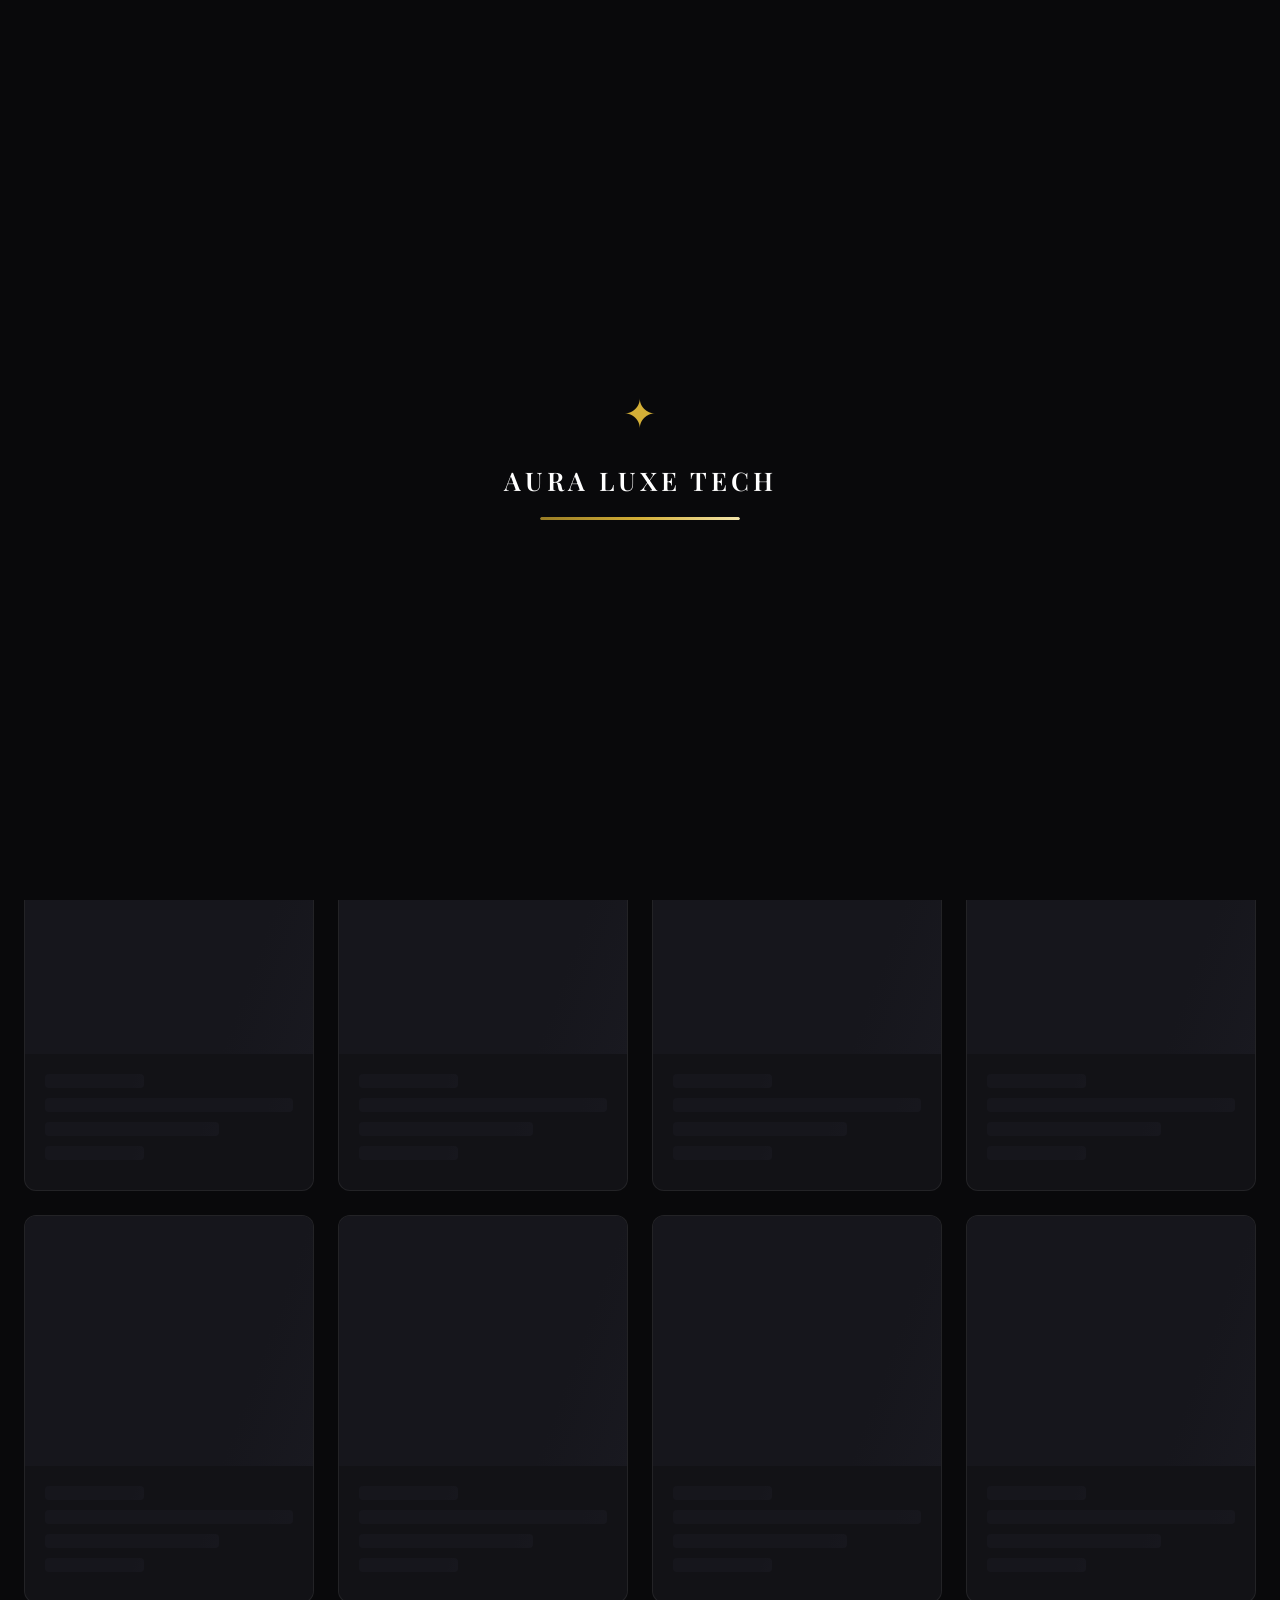
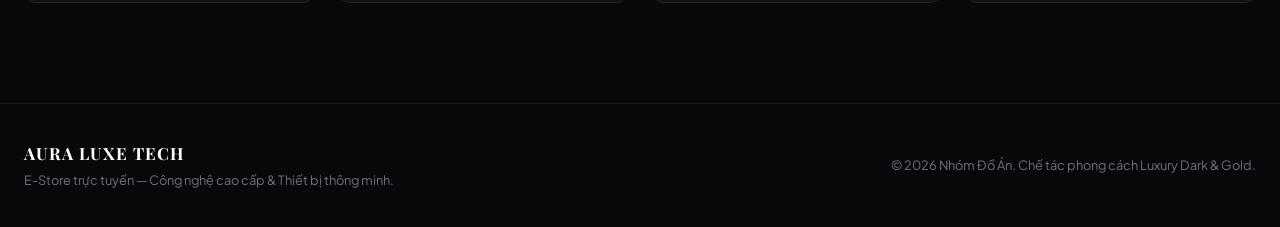
==== index.html @ 0f341515 "feat: AURA LUXE TECH E-Store - Bai 1 Catalog + Bai 2 Mua hang truc tuyen" ====
<!DOCTYPE html>
<html lang="vi">
<head>
  <meta charset="UTF-8">
  <meta name="viewport" content="width=device-width, initial-scale=1.0">
  <meta name="theme-color" content="#09090b">
  <title>AURA LUXE TECH — E-Store Thiết Bị Công Nghệ Cao Cấp</title>
  <meta name="description" content="E-Store trực tuyến các thiết bị điện thoại, máy tính bảng và phụ kiện công nghệ cao cấp chính hãng.">
  
  <!-- Google Fonts -->
  <link rel="preconnect" href="https://fonts.googleapis.com">
  <link rel="preconnect" href="https://fonts.gstatic.com" crossorigin>
  <link href="https://fonts.googleapis.com/css2?family=Playfair+Display:wght@500;600;700&family=Plus+Jakarta+Sans:wght@300;400;500;600;700&display=swap" rel="stylesheet">
  
  <!-- Style -->
  <link rel="stylesheet" href="css/style.css">
</head>
<body>

  <!-- Preloader -->
  <div class="preloader" id="preloader">
    <div class="preloader-inner">
      <div class="preloader-icon">✦</div>
      <div class="preloader-text">AURA LUXE TECH</div>
      <div class="preloader-bar"><div class="preloader-bar-fill"></div></div>
    </div>
  </div>

  <!-- Ambient Particle Canvas -->
  <canvas id="particleCanvas" class="particle-canvas"></canvas>

  <!-- Site Header -->
  <header class="site-header">
    <div class="container header-inner">
      <a href="#" class="brand" id="brandLink">
        <div class="brand-icon">✦</div>
        <div>
          <h1 class="brand-title">AURA <span>LUXE</span></h1>
        </div>
      </a>

      <div class="nav-actions">
        <button type="button" class="wishlist-nav-btn" id="wishlistNavBtn" title="Danh sách yêu thích">
          <svg width="20" height="20" viewBox="0 0 24 24" fill="none" stroke="currentColor" stroke-width="2" stroke-linecap="round" stroke-linejoin="round">
            <path d="M20.84 4.61a5.5 5.5 0 0 0-7.78 0L12 5.67l-1.06-1.06a5.5 5.5 0 0 0-7.78 7.78l1.06 1.06L12 21.23l7.78-7.78 1.06-1.06a5.5 5.5 0 0 0 0-7.78z"></path>
          </svg>
          <span class="wishlist-count" id="wishlistCount">0</span>
        </button>

        <!-- Cart Button -->
        <button type="button" class="cart-nav-btn" id="cartNavBtn" title="Giỏ hàng">
          <svg width="20" height="20" viewBox="0 0 24 24" fill="none" stroke="currentColor" stroke-width="2" stroke-linecap="round" stroke-linejoin="round">
            <circle cx="9" cy="21" r="1"></circle>
            <circle cx="20" cy="21" r="1"></circle>
            <path d="M1 1h4l2.68 13.39a2 2 0 0 0 2 1.61h9.72a2 2 0 0 0 2-1.61L23 6H6"></path>
          </svg>
          <span class="cart-count" id="cartCount">0</span>
        </button>

        <div class="catalog-counter" id="liveCounter">
          <span class="counter-dot"></span>
          <span>12 Tuyệt tác công nghệ</span>
        </div>
      </div>
    </div>
  </header>

  <!-- Editorial Hero -->
  <section class="hero-section">
    <div class="container hero-grid">
      <div class="hero-content reveal-on-scroll">
        <div class="hero-pretitle">
          <span>✦</span> Bộ Sưu Tập Thiết Bị Đẳng Cấp
        </div>
        <h2 class="hero-title">Đỉnh Cao Chế Tác &amp; Công Nghệ Tương Lai</h2>
        <p class="hero-desc">
          Khám phá danh mục thiết bị di động, âm thanh và phụ kiện công nghệ được tuyển chọn khắt khe từ những thương hiệu hàng đầu thế giới với tiêu chuẩn hoàn thiện titanium và thủ công tinh xảo.
        </p>
        <div class="hero-stats">
          <div class="stat-item">
            <h4>100%</h4>
            <p>Chính hãng ủy quyền</p>
          </div>
          <div class="stat-item">
            <h4>12-24T</h4>
            <p>Bảo hành vàng đổi mới</p>
          </div>
          <div class="stat-item">
            <h4>0%</h4>
            <p>Trả góp đặc quyền</p>
          </div>
        </div>
      </div>

      <!-- Featured Product Card -->
      <div class="hero-featured-card reveal-on-scroll" id="heroFeatured" title="Nhấp để xem chi tiết iPhone 16 Pro Max">
        <span class="hero-featured-badge">Tiêu Điểm Hôm Nay</span>
        <img src="images/iphone-16-pro-max.jpg" alt="iPhone 16 Pro Max Desert Titanium" class="hero-featured-img" id="heroImg">
        <div class="hero-featured-info">
          <div>
            <h3 class="hero-featured-name">iPhone 16 Pro Max</h3>
            <p class="hero-featured-cat">Desert Titanium 256GB</p>
          </div>
          <div class="hero-featured-price">34.990.000₫</div>
        </div>
      </div>
    </div>
  </section>

  <!-- Controls Section (Search & Filter) -->
  <section class="controls-section">
    <div class="container controls-wrapper">
      <div class="controls-top">
        <div class="search-box">
          <span class="search-icon">
            <svg width="18" height="18" viewBox="0 0 24 24" fill="none" stroke="currentColor" stroke-width="2" stroke-linecap="round" stroke-linejoin="round">
              <circle cx="11" cy="11" r="8"></circle>
              <line x1="21" y1="21" x2="16.65" y2="16.65"></line>
            </svg>
          </span>
          <input type="text" id="searchInput" class="search-input" placeholder="Tìm kiếm theo tên sản phẩm, chip, công nghệ..." autocomplete="off">
          <button type="button" id="clearSearchBtn" class="search-clear" title="Xóa tìm kiếm">✕</button>
        </div>
        <div class="sort-group">
          <label for="sortSelect" class="sort-label">Sắp xếp:</label>
          <select id="sortSelect" class="sort-select">
            <option value="featured">Nổi bật nhất</option>
            <option value="price-asc">Giá: Thấp đến Cao</option>
            <option value="price-desc">Giá: Cao đến Thấp</option>
            <option value="name-asc">Tên: A — Z</option>
          </select>
        </div>
      </div>

      <div class="category-pills" id="categoryPills" role="tablist">
        <button type="button" class="pill-btn active" data-category="all">Tất cả sản phẩm</button>
        <button type="button" class="pill-btn" data-category="smartphone">Điện thoại</button>
        <button type="button" class="pill-btn" data-category="audio">Âm thanh &amp; Tai nghe</button>
        <button type="button" class="pill-btn" data-category="wearable">Đồng hồ thông minh</button>
        <button type="button" class="pill-btn" data-category="tablet">Máy tính bảng</button>
        <button type="button" class="pill-btn" data-category="laptop">Máy tính xách tay</button>
        <button type="button" class="pill-btn" data-category="gaming">Gaming</button>
      </div>

      <div class="filter-meta">
        <span id="resultCount">Đang hiển thị 12 sản phẩm</span>
        <span id="activeFilterBadge" style="display: none; color: var(--gold-primary);"></span>
      </div>
    </div>
  </section>

  <!-- Product Catalog Grid -->
  <main class="products-section">
    <div class="container">
      <div class="products-grid" id="productsGrid">
        <!-- Rendered dynamically by js/app.js -->
      </div>
    </div>
  </main>

  <!-- Product Detail Modal -->
  <div class="modal-overlay" id="productModal" role="dialog" aria-modal="true" aria-hidden="true">
    <div class="modal-container">
      <button type="button" class="modal-close-btn" id="modalCloseBtn" aria-label="Đóng chi tiết">✕</button>
      <div class="modal-grid">
        <div class="modal-media">
          <img src="" alt="" id="modalImg" class="modal-main-img">
          <span class="modal-badge" id="modalBadge">Chính Hãng Phân Phối</span>
        </div>
        <div class="modal-info">
          <span class="modal-category" id="modalCat">Danh Mục</span>
          <h2 class="modal-title" id="modalTitle">Tên Sản Phẩm</h2>
          <div class="modal-price-box">
            <div class="modal-price" id="modalPrice">0₫</div>
            <div class="modal-warranty" id="modalWarranty">Bảo hành 12 tháng</div>
          </div>
          <p class="modal-desc" id="modalDesc">Mô tả sản phẩm</p>
          <h4 class="specs-title">
            <svg width="16" height="16" viewBox="0 0 24 24" fill="none" stroke="var(--gold-primary)" stroke-width="2">
              <polygon points="12 2 15.09 8.26 22 9.27 17 14.14 18.18 21.02 12 17.77 5.82 21.02 7 14.14 2 9.27 8.91 8.26 12 2"></polygon>
            </svg>
            Thông Số Kỹ Thuật Chính
          </h4>
          <table class="specs-table" id="modalSpecsTable"></table>

          <!-- Modal Action Buttons -->
          <div class="modal-actions">
            <button type="button" class="btn-primary-action" id="modalAddCartBtn">
              <svg width="16" height="16" viewBox="0 0 24 24" fill="none" stroke="currentColor" stroke-width="2">
                <circle cx="9" cy="21" r="1"></circle>
                <circle cx="20" cy="21" r="1"></circle>
                <path d="M1 1h4l2.68 13.39a2 2 0 0 0 2 1.61h9.72a2 2 0 0 0 2-1.61L23 6H6"></path>
              </svg>
              Thêm vào giỏ hàng
            </button>
            <button type="button" class="btn-secondary-action" id="modalWishlistBtn" title="Thêm vào yêu thích">
              <svg width="16" height="16" viewBox="0 0 24 24" fill="none" stroke="currentColor" stroke-width="2">
                <path d="M20.84 4.61a5.5 5.5 0 0 0-7.78 0L12 5.67l-1.06-1.06a5.5 5.5 0 0 0-7.78 7.78l1.06 1.06L12 21.23l7.78-7.78 1.06-1.06a5.5 5.5 0 0 0 0-7.78z"></path>
              </svg>
            </button>
            <button type="button" class="btn-secondary-action" id="modalShareBtn" title="Sao chép liên kết">
              <svg width="16" height="16" viewBox="0 0 24 24" fill="none" stroke="currentColor" stroke-width="2">
                <path d="M10 13a5 5 0 0 0 7.54.54l3-3a5 5 0 0 0-7.07-7.07l-1.72 1.71"></path>
                <path d="M14 11a5 5 0 0 0-7.54-.54l-3 3a5 5 0 0 0 7.07 7.07l1.71-1.71"></path>
              </svg>
            </button>
          </div>
        </div>
      </div>
    </div>
  </div>

  <!-- ============================================================
       CART SIDEBAR (Bài 2: E-Store)
       ============================================================ -->
  <div class="cart-overlay" id="cartOverlay">
    <div class="cart-sidebar" id="cartSidebar">
      <div class="cart-header">
        <h3 class="cart-header-title">
          <svg width="20" height="20" viewBox="0 0 24 24" fill="none" stroke="var(--gold-primary)" stroke-width="2">
            <circle cx="9" cy="21" r="1"></circle>
            <circle cx="20" cy="21" r="1"></circle>
            <path d="M1 1h4l2.68 13.39a2 2 0 0 0 2 1.61h9.72a2 2 0 0 0 2-1.61L23 6H6"></path>
          </svg>
          Giỏ Hàng
          <span class="cart-header-count" id="cartHeaderCount">(0)</span>
        </h3>
        <button type="button" class="cart-close-btn" id="cartCloseBtn">✕</button>
      </div>

      <div class="cart-body" id="cartBody">
        <!-- Cart items rendered by JS -->
        <div class="cart-empty" id="cartEmpty">
          <div class="cart-empty-icon">🛒</div>
          <p>Giỏ hàng trống</p>
          <span>Hãy khám phá và thêm sản phẩm yêu thích!</span>
        </div>
      </div>

      <div class="cart-footer" id="cartFooter" style="display: none;">
        <div class="cart-summary">
          <div class="cart-summary-row">
            <span>Tạm tính</span>
            <span id="cartSubtotal">0₫</span>
          </div>
          <div class="cart-summary-row">
            <span>Phí vận chuyển</span>
            <span class="free-ship">Miễn phí</span>
          </div>
          <div class="cart-summary-row cart-total-row">
            <span>Tổng cộng</span>
            <span id="cartTotal" class="cart-total-price">0₫</span>
          </div>
        </div>
        <button type="button" class="btn-checkout" id="btnCheckout">
          <svg width="18" height="18" viewBox="0 0 24 24" fill="none" stroke="currentColor" stroke-width="2">
            <rect x="1" y="4" width="22" height="16" rx="2" ry="2"></rect>
            <line x1="1" y1="10" x2="23" y2="10"></line>
          </svg>
          Tiến hành thanh toán
        </button>
        <button type="button" class="btn-clear-cart" id="btnClearCart">Xóa toàn bộ giỏ hàng</button>
      </div>
    </div>
  </div>

  <!-- ============================================================
       CHECKOUT MODAL (Bài 2: E-Store)
       ============================================================ -->
  <div class="modal-overlay" id="checkoutModal" role="dialog" aria-modal="true" aria-hidden="true">
    <div class="modal-container checkout-container">
      <button type="button" class="modal-close-btn" id="checkoutCloseBtn" aria-label="Đóng thanh toán">✕</button>
      
      <div class="checkout-content">
        <h2 class="checkout-title">
          <svg width="24" height="24" viewBox="0 0 24 24" fill="none" stroke="var(--gold-primary)" stroke-width="2">
            <rect x="1" y="4" width="22" height="16" rx="2" ry="2"></rect>
            <line x1="1" y1="10" x2="23" y2="10"></line>
          </svg>
          Thanh Toán Đơn Hàng
        </h2>

        <div class="checkout-grid">
          <!-- Customer Form -->
          <div class="checkout-form-section">
            <h4 class="checkout-section-title">Thông tin khách hàng</h4>
            <form id="checkoutForm" novalidate>
              <div class="form-group">
                <label for="custName">Họ và tên *</label>
                <input type="text" id="custName" class="form-input" placeholder="Nguyễn Văn A" required>
              </div>
              <div class="form-row">
                <div class="form-group">
                  <label for="custPhone">Số điện thoại *</label>
                  <input type="tel" id="custPhone" class="form-input" placeholder="0901 234 567" required>
                </div>
                <div class="form-group">
                  <label for="custEmail">Email</label>
                  <input type="email" id="custEmail" class="form-input" placeholder="email@example.com">
                </div>
              </div>
              <div class="form-group">
                <label for="custAddress">Địa chỉ giao hàng *</label>
                <textarea id="custAddress" class="form-input form-textarea" placeholder="Số nhà, đường, phường/xã, quận/huyện, tỉnh/thành phố" required></textarea>
              </div>
              <div class="form-group">
                <label for="custNote">Ghi chú đơn hàng</label>
                <textarea id="custNote" class="form-input form-textarea" placeholder="Ví dụ: Giao hàng giờ hành chính, gọi trước khi giao..."></textarea>
              </div>
              <div class="form-group">
                <label>Phương thức thanh toán</label>
                <div class="payment-options">
                  <label class="payment-option">
                    <input type="radio" name="paymentMethod" value="cod" checked>
                    <span class="payment-label">
                      <strong>💵 COD</strong>
                      <small>Thanh toán khi nhận hàng</small>
                    </span>
                  </label>
                  <label class="payment-option">
                    <input type="radio" name="paymentMethod" value="bank">
                    <span class="payment-label">
                      <strong>🏦 Chuyển khoản</strong>
                      <small>Chuyển khoản ngân hàng</small>
                    </span>
                  </label>
                  <label class="payment-option">
                    <input type="radio" name="paymentMethod" value="installment">
                    <span class="payment-label">
                      <strong>💳 Trả góp 0%</strong>
                      <small>Trả góp qua thẻ tín dụng</small>
                    </span>
                  </label>
                </div>
              </div>
            </form>
          </div>

          <!-- Order Summary -->
          <div class="checkout-summary-section">
            <h4 class="checkout-section-title">Tóm tắt đơn hàng</h4>
            <div class="checkout-items" id="checkoutItems">
              <!-- Rendered by JS -->
            </div>
            <div class="checkout-totals">
              <div class="checkout-totals-row">
                <span>Tạm tính</span>
                <span id="checkoutSubtotal">0₫</span>
              </div>
              <div class="checkout-totals-row">
                <span>Vận chuyển</span>
                <span class="free-ship">Miễn phí</span>
              </div>
              <div class="checkout-totals-row checkout-grand-total">
                <span>Tổng thanh toán</span>
                <span id="checkoutTotal">0₫</span>
              </div>
            </div>
            <button type="button" class="btn-place-order" id="btnPlaceOrder">
              ✦ Đặt Hàng Ngay
            </button>
          </div>
        </div>
      </div>
    </div>
  </div>

  <!-- ============================================================
       ORDER SUCCESS MODAL
       ============================================================ -->
  <div class="modal-overlay" id="orderSuccessModal" role="dialog" aria-modal="true" aria-hidden="true">
    <div class="modal-container order-success-container">
      <div class="order-success-content">
        <div class="order-success-icon">✓</div>
        <h2 class="order-success-title">Đặt Hàng Thành Công!</h2>
        <p class="order-success-desc">Cảm ơn quý khách đã tin tưởng AURA LUXE TECH.<br>Đơn hàng của bạn đã được ghi nhận.</p>
        <div class="order-success-details">
          <div class="order-detail-row">
            <span>Mã đơn hàng</span>
            <span id="orderNumber" class="order-number">—</span>
          </div>
          <div class="order-detail-row">
            <span>Tổng thanh toán</span>
            <span id="orderTotalDisplay" class="order-total-display">—</span>
          </div>
          <div class="order-detail-row">
            <span>Phương thức</span>
            <span id="orderPayment">—</span>
          </div>
        </div>
        <p class="order-success-note">Chuyên viên tư vấn sẽ liên hệ xác nhận đơn hàng trong vòng 15 phút.</p>
        <button type="button" class="btn-primary-action" id="btnContinueShopping">
          ✦ Tiếp tục mua sắm
        </button>
      </div>
    </div>
  </div>

  <!-- Toast Notification Container -->
  <div class="toast-container" id="toastContainer"></div>

  <!-- Back to Top Button -->
  <button type="button" class="back-to-top" id="backToTop" aria-label="Cuộn lên đầu trang" title="Lên đầu trang">
    <svg width="20" height="20" viewBox="0 0 24 24" fill="none" stroke="currentColor" stroke-width="2.5" stroke-linecap="round" stroke-linejoin="round">
      <polyline points="18 15 12 9 6 15"></polyline>
    </svg>
  </button>

  <!-- Site Footer -->
  <footer class="site-footer">
    <div class="container footer-inner">
      <div class="footer-colophon">
        <h4 class="footer-title">AURA LUXE TECH</h4>
        <p class="footer-desc">E-Store trực tuyến — Công nghệ cao cấp &amp; Thiết bị thông minh.</p>
      </div>
      <div class="footer-meta">
        <p>© 2026 Nhóm Đồ Án. Chế tác phong cách Luxury Dark &amp; Gold.</p>
      </div>
    </div>
  </footer>

  <!-- Scripts -->
  <script src="js/data.js"></script>
  <script src="js/app.js"></script>
</body>
</html>
---- css/style.css ----
/* Hallmark · pre-emit critique: P5 H5 E5 S5 R5 V5 */
/* AURA LUXE TECH - Design System & Stylesheet v2.0 — Siêu Xịn Xò Edition */

:root {
  --bg-base: #09090b;
  --bg-surface: #121216;
  --bg-card: #16161c;
  --bg-card-hover: #1c1c24;
  --bg-elevated: #20202a;
  
  --gold-primary: #d4af37;
  --gold-light: #f3e5ab;
  --gold-dark: #997d26;
  --gold-glow: rgba(212, 175, 55, 0.18);
  --gold-border: rgba(212, 175, 55, 0.22);
  --gold-border-focus: rgba(212, 175, 55, 0.6);

  --text-pure: #ffffff;
  --text-main: #ededf0;
  --text-sub: #9ca3af;
  --text-dim: #6b7280;

  --border-subtle: rgba(255, 255, 255, 0.07);
  --radius-sm: 6px;
  --radius-md: 12px;
  --radius-lg: 18px;
  --radius-full: 9999px;

  --font-display: 'Playfair Display', Georgia, serif;
  --font-body: 'Plus Jakarta Sans', -apple-system, BlinkMacSystemFont, sans-serif;
  
  --transition-fast: 0.2s cubic-bezier(0.16, 1, 0.3, 1);
  --transition-smooth: 0.35s cubic-bezier(0.16, 1, 0.3, 1);
  --transition-bounce: 0.5s cubic-bezier(0.34, 1.56, 0.64, 1);
}

* {
  margin: 0;
  padding: 0;
  box-sizing: border-box;
}

html {
  scroll-behavior: smooth;
  font-family: var(--font-body);
  background-color: var(--bg-base);
  color: var(--text-main);
  -webkit-font-smoothing: antialiased;
}

body {
  min-height: 100vh;
  line-height: 1.6;
  overflow-x: hidden;
  background-image: 
    radial-gradient(ellipse 60% 40% at 50% -10%, rgba(212, 175, 55, 0.08), transparent 70%),
    radial-gradient(circle at 90% 80%, rgba(212, 175, 55, 0.03), transparent 50%);
  background-attachment: fixed;
}

/* ============================================================
   PRELOADER
   ============================================================ */
.preloader {
  position: fixed;
  inset: 0;
  z-index: 9999;
  background: var(--bg-base);
  display: flex;
  align-items: center;
  justify-content: center;
  transition: opacity 0.6s ease, visibility 0.6s ease;
}

.preloader.hidden {
  opacity: 0;
  visibility: hidden;
  pointer-events: none;
}

.preloader-inner {
  text-align: center;
  display: flex;
  flex-direction: column;
  align-items: center;
  gap: 16px;
}

.preloader-icon {
  font-size: 40px;
  color: var(--gold-primary);
  animation: preloader-spin 2s ease-in-out infinite;
}

@keyframes preloader-spin {
  0%, 100% { transform: rotate(0deg) scale(1); }
  50% { transform: rotate(180deg) scale(1.2); }
}

.preloader-text {
  font-family: var(--font-display);
  font-size: 1.6rem;
  letter-spacing: 4px;
  color: var(--text-pure);
  font-weight: 600;
}

.preloader-bar {
  width: 200px;
  height: 3px;
  background: var(--border-subtle);
  border-radius: var(--radius-full);
  overflow: hidden;
}

.preloader-bar-fill {
  width: 0%;
  height: 100%;
  background: linear-gradient(90deg, var(--gold-dark), var(--gold-primary), var(--gold-light));
  border-radius: var(--radius-full);
  animation: preloader-fill 1.8s ease-in-out forwards;
}

@keyframes preloader-fill {
  0% { width: 0%; }
  60% { width: 75%; }
  100% { width: 100%; }
}

/* ============================================================
   PARTICLE CANVAS
   ============================================================ */
.particle-canvas {
  position: fixed;
  inset: 0;
  z-index: 0;
  pointer-events: none;
  opacity: 0.6;
}

/* ============================================================
   SCROLL REVEAL ANIMATIONS
   ============================================================ */
.reveal-on-scroll {
  opacity: 0;
  transform: translateY(30px);
  transition: opacity 0.7s ease, transform 0.7s cubic-bezier(0.16, 1, 0.3, 1);
}

.reveal-on-scroll.revealed {
  opacity: 1;
  transform: translateY(0);
}

/* Staggered card animations */
.product-card {
  opacity: 0;
  transform: translateY(40px) scale(0.97);
  transition: 
    opacity 0.5s ease,
    transform 0.5s cubic-bezier(0.16, 1, 0.3, 1),
    border-color var(--transition-smooth),
    box-shadow var(--transition-smooth);
}

.product-card.card-visible {
  opacity: 1;
  transform: translateY(0) scale(1);
}

/* Container */
.container {
  max-width: 1280px;
  margin: 0 auto;
  padding: 0 24px;
  position: relative;
  z-index: 1;
}

/* ============================================================
   HEADER & NAV
   ============================================================ */
.site-header {
  position: sticky;
  top: 0;
  z-index: 50;
  backdrop-filter: blur(16px);
  -webkit-backdrop-filter: blur(16px);
  background: rgba(9, 9, 11, 0.82);
  border-bottom: 1px solid var(--border-subtle);
}

.header-inner {
  display: flex;
  align-items: center;
  justify-content: space-between;
  padding: 18px 0;
  gap: 20px;
}

.brand {
  display: flex;
  align-items: center;
  gap: 12px;
  text-decoration: none;
  color: var(--text-pure);
}

.brand-icon {
  width: 36px;
  height: 36px;
  border-radius: 8px;
  border: 1px solid var(--gold-border);
  background: linear-gradient(135deg, #1c1c24 0%, #121216 100%);
  display: flex;
  align-items: center;
  justify-content: center;
  color: var(--gold-primary);
  font-size: 18px;
  transition: transform var(--transition-fast), box-shadow var(--transition-fast);
}

.brand:hover .brand-icon {
  transform: rotate(45deg) scale(1.1);
  box-shadow: 0 0 16px var(--gold-glow);
}

.brand-title {
  font-family: var(--font-display);
  font-size: 1.4rem;
  letter-spacing: 2px;
  font-weight: 600;
  color: var(--text-pure);
}

.brand-title span {
  color: var(--gold-primary);
  font-weight: 400;
}

.brand-badge {
  font-size: 0.65rem;
  text-transform: uppercase;
  letter-spacing: 1.5px;
  padding: 3px 8px;
  border-radius: var(--radius-full);
  background: rgba(212, 175, 55, 0.1);
  color: var(--gold-light);
  border: 1px solid var(--gold-border);
}

.nav-actions {
  display: flex;
  align-items: center;
  gap: 16px;
}

/* Wishlist Nav Button */
.wishlist-nav-btn {
  position: relative;
  background: var(--bg-surface);
  border: 1px solid var(--border-subtle);
  color: var(--text-sub);
  width: 40px;
  height: 40px;
  border-radius: 50%;
  display: flex;
  align-items: center;
  justify-content: center;
  cursor: pointer;
  transition: all var(--transition-fast);
}

.wishlist-nav-btn:hover {
  border-color: var(--gold-border);
  color: #ef4444;
  background: rgba(239, 68, 68, 0.08);
}

.wishlist-count {
  position: absolute;
  top: -4px;
  right: -4px;
  background: var(--gold-primary);
  color: #000;
  font-size: 0.65rem;
  font-weight: 700;
  width: 18px;
  height: 18px;
  border-radius: 50%;
  display: flex;
  align-items: center;
  justify-content: center;
  opacity: 0;
  transform: scale(0);
  transition: all var(--transition-bounce);
}

.wishlist-count.active {
  opacity: 1;
  transform: scale(1);
}

.catalog-counter {
  font-size: 0.85rem;
  color: var(--text-sub);
  display: flex;
  align-items: center;
  gap: 8px;
}

.counter-dot {
  width: 8px;
  height: 8px;
  border-radius: 50%;
  background-color: var(--gold-primary);
  box-shadow: 0 0 10px var(--gold-primary);
  animation: pulse-dot 2s infinite;
}

@keyframes pulse-dot {
  0%, 100% { opacity: 1; transform: scale(1); }
  50% { opacity: 0.4; transform: scale(0.85); }
}

/* ============================================================
   HERO SECTION
   ============================================================ */
.hero-section {
  padding: 56px 0 36px;
  border-bottom: 1px solid var(--border-subtle);
  position: relative;
  overflow: hidden;
}

.hero-grid {
  display: grid;
  grid-template-columns: 1.2fr 0.8fr;
  gap: 40px;
  align-items: center;
}

.hero-content {
  max-width: 640px;
}

.hero-pretitle {
  display: inline-flex;
  align-items: center;
  gap: 8px;
  font-size: 0.8rem;
  letter-spacing: 2.5px;
  text-transform: uppercase;
  color: var(--gold-primary);
  margin-bottom: 16px;
  font-weight: 500;
}

.hero-title {
  font-family: var(--font-display);
  font-size: clamp(2.2rem, 4.5vw, 3.4rem);
  line-height: 1.15;
  font-weight: 600;
  color: var(--text-pure);
  margin-bottom: 18px;
  letter-spacing: -0.5px;
}

.hero-desc {
  font-size: 1.05rem;
  color: var(--text-sub);
  line-height: 1.65;
  margin-bottom: 28px;
}

.hero-stats {
  display: flex;
  gap: 32px;
  padding-top: 20px;
  border-top: 1px solid var(--border-subtle);
}

.stat-item h4 {
  font-family: var(--font-display);
  font-size: 1.6rem;
  color: var(--gold-light);
  font-weight: 600;
}

.stat-item p {
  font-size: 0.8rem;
  color: var(--text-dim);
  text-transform: uppercase;
  letter-spacing: 1px;
}

.hero-featured-card {
  background: var(--bg-surface);
  border: 1px solid var(--gold-border);
  border-radius: var(--radius-lg);
  padding: 24px;
  position: relative;
  overflow: hidden;
  box-shadow: 0 20px 40px rgba(0, 0, 0, 0.6);
  cursor: pointer;
  transition: transform var(--transition-smooth), border-color var(--transition-smooth), box-shadow var(--transition-smooth);
}

.hero-featured-card::before {
  content: '';
  position: absolute;
  top: -50%;
  left: -50%;
  width: 200%;
  height: 200%;
  background: conic-gradient(from 0deg, transparent, rgba(212, 175, 55, 0.05), transparent 30%);
  animation: rotate-glow 6s linear infinite;
  pointer-events: none;
}

@keyframes rotate-glow {
  100% { transform: rotate(360deg); }
}

.hero-featured-card:hover {
  transform: translateY(-4px);
  border-color: var(--gold-primary);
  box-shadow: 0 24px 48px rgba(0, 0, 0, 0.7), 0 0 30px var(--gold-glow);
}

.hero-featured-badge {
  position: absolute;
  top: 16px;
  left: 16px;
  z-index: 2;
  background: rgba(212, 175, 55, 0.15);
  color: var(--gold-light);
  border: 1px solid var(--gold-border);
  padding: 4px 10px;
  border-radius: var(--radius-full);
  font-size: 0.75rem;
  letter-spacing: 1px;
  text-transform: uppercase;
  font-weight: 600;
}

.hero-featured-img {
  width: 100%;
  height: 280px;
  object-fit: contain;
  margin-bottom: 16px;
  transition: transform var(--transition-smooth);
  position: relative;
  z-index: 1;
}

.hero-featured-card:hover .hero-featured-img {
  transform: scale(1.04);
}

.hero-featured-info {
  display: flex;
  justify-content: space-between;
  align-items: flex-end;
  position: relative;
  z-index: 1;
}

.hero-featured-name {
  font-size: 1.15rem;
  font-weight: 600;
  color: var(--text-pure);
  margin-bottom: 4px;
}

.hero-featured-cat {
  font-size: 0.85rem;
  color: var(--text-sub);
}

.hero-featured-price {
  font-family: var(--font-display);
  font-size: 1.3rem;
  color: var(--gold-primary);
  font-weight: 600;
}

/* ============================================================
   CONTROLS (SEARCH + FILTER + SORT)
   ============================================================ */
.controls-section {
  padding: 36px 0 24px;
}

.controls-wrapper {
  display: flex;
  flex-direction: column;
  gap: 20px;
}

.controls-top {
  display: flex;
  align-items: center;
  justify-content: space-between;
  gap: 16px;
  flex-wrap: wrap;
}

.search-box {
  position: relative;
  flex: 1;
  min-width: 280px;
  max-width: 480px;
}

.search-icon {
  position: absolute;
  left: 16px;
  top: 50%;
  transform: translateY(-50%);
  color: var(--text-dim);
  pointer-events: none;
}

.search-input {
  width: 100%;
  background: var(--bg-surface);
  border: 1px solid var(--border-subtle);
  border-radius: var(--radius-full);
  padding: 12px 18px 12px 46px;
  color: var(--text-pure);
  font-size: 0.95rem;
  outline: none;
  transition: border-color var(--transition-fast), box-shadow var(--transition-fast);
}

.search-input:focus {
  border-color: var(--gold-border-focus);
  box-shadow: 0 0 0 3px var(--gold-glow);
}

.search-clear {
  position: absolute;
  right: 14px;
  top: 50%;
  transform: translateY(-50%);
  background: none;
  border: none;
  color: var(--text-dim);
  cursor: pointer;
  display: none;
  font-size: 14px;
}

.search-clear:hover {
  color: var(--text-pure);
}

.sort-group {
  display: flex;
  align-items: center;
  gap: 10px;
}

.sort-label {
  font-size: 0.85rem;
  color: var(--text-dim);
}

.sort-select {
  background: var(--bg-surface);
  border: 1px solid var(--border-subtle);
  color: var(--text-main);
  padding: 10px 16px;
  border-radius: var(--radius-sm);
  font-size: 0.85rem;
  outline: none;
  cursor: pointer;
  transition: border-color var(--transition-fast);
}

.sort-select:focus {
  border-color: var(--gold-border-focus);
}

/* Category Pills */
.category-pills {
  display: flex;
  align-items: center;
  gap: 10px;
  overflow-x: auto;
  padding-bottom: 6px;
  scrollbar-width: none;
}

.category-pills::-webkit-scrollbar {
  display: none;
}

.pill-btn {
  background: var(--bg-surface);
  border: 1px solid var(--border-subtle);
  color: var(--text-sub);
  padding: 8px 18px;
  border-radius: var(--radius-full);
  font-size: 0.85rem;
  font-weight: 500;
  white-space: nowrap;
  cursor: pointer;
  transition: all var(--transition-fast);
  position: relative;
  overflow: hidden;
}

.pill-btn::after {
  content: '';
  position: absolute;
  inset: 0;
  background: radial-gradient(circle at var(--ripple-x, 50%) var(--ripple-y, 50%), rgba(212, 175, 55, 0.25) 0%, transparent 60%);
  opacity: 0;
  transition: opacity 0.4s ease;
  pointer-events: none;
}

.pill-btn:active::after {
  opacity: 1;
}

.pill-btn:hover {
  border-color: var(--gold-border);
  color: var(--text-pure);
}

.pill-btn.active {
  background: var(--gold-primary);
  color: #000000;
  border-color: var(--gold-primary);
  font-weight: 600;
  box-shadow: 0 4px 14px var(--gold-glow);
}

/* Active Filter status */
.filter-meta {
  display: flex;
  justify-content: space-between;
  align-items: center;
  font-size: 0.85rem;
  color: var(--text-dim);
  padding-bottom: 8px;
}

/* ============================================================
   PRODUCT GRID
   ============================================================ */
.products-section {
  padding: 12px 0 60px;
}

.products-grid {
  display: grid;
  grid-template-columns: repeat(auto-fill, minmax(280px, 1fr));
  gap: 24px;
}

/* ============================================================
   SKELETON LOADING
   ============================================================ */
.skeleton-card {
  background: var(--bg-surface);
  border: 1px solid var(--border-subtle);
  border-radius: var(--radius-md);
  overflow: hidden;
}

.skeleton-img {
  width: 100%;
  height: 250px;
  background: linear-gradient(110deg, var(--bg-card) 30%, var(--bg-card-hover) 50%, var(--bg-card) 70%);
  background-size: 300% 100%;
  animation: skeleton-shimmer 1.5s ease infinite;
}

.skeleton-body {
  padding: 20px;
}

.skeleton-line {
  height: 14px;
  background: linear-gradient(110deg, var(--bg-card) 30%, var(--bg-card-hover) 50%, var(--bg-card) 70%);
  background-size: 300% 100%;
  animation: skeleton-shimmer 1.5s ease infinite;
  border-radius: 4px;
  margin-bottom: 10px;
}

.skeleton-line.short { width: 40%; }
.skeleton-line.medium { width: 70%; }
.skeleton-line.long { width: 100%; }

@keyframes skeleton-shimmer {
  0% { background-position: 200% 0; }
  100% { background-position: -200% 0; }
}

/* ============================================================
   PRODUCT CARD
   ============================================================ */
.product-card {
  background: var(--bg-surface);
  border: 1px solid var(--border-subtle);
  border-radius: var(--radius-md);
  overflow: hidden;
  display: flex;
  flex-direction: column;
  position: relative;
  cursor: pointer;
}

.product-card:hover {
  transform: translateY(-6px) scale(1);
  border-color: var(--gold-border);
  box-shadow: 0 16px 32px rgba(0, 0, 0, 0.6), 0 0 20px var(--gold-glow);
}

/* Card Wishlist Button */
.card-wishlist-btn {
  position: absolute;
  top: 14px;
  right: 14px;
  z-index: 3;
  width: 34px;
  height: 34px;
  border-radius: 50%;
  background: rgba(0, 0, 0, 0.55);
  backdrop-filter: blur(8px);
  border: 1px solid var(--border-subtle);
  color: var(--text-sub);
  display: flex;
  align-items: center;
  justify-content: center;
  cursor: pointer;
  transition: all var(--transition-fast);
  opacity: 0;
  transform: scale(0.8);
}

.product-card:hover .card-wishlist-btn {
  opacity: 1;
  transform: scale(1);
}

.card-wishlist-btn:hover {
  color: #ef4444;
  border-color: rgba(239, 68, 68, 0.3);
  background: rgba(239, 68, 68, 0.12);
}

.card-wishlist-btn.wishlisted {
  color: #ef4444;
  opacity: 1;
  transform: scale(1);
}

.card-wishlist-btn.wishlisted svg {
  fill: #ef4444;
}

/* Wishlist pop animation */
@keyframes wishlist-pop {
  0% { transform: scale(1); }
  30% { transform: scale(1.35); }
  60% { transform: scale(0.9); }
  100% { transform: scale(1); }
}

.card-wishlist-btn.pop-anim {
  animation: wishlist-pop 0.4s ease;
}

.card-badge-container {
  position: absolute;
  top: 14px;
  left: 14px;
  z-index: 2;
  display: flex;
  gap: 6px;
}

.card-badge {
  font-size: 0.68rem;
  letter-spacing: 1px;
  text-transform: uppercase;
  padding: 3px 8px;
  border-radius: var(--radius-full);
  font-weight: 600;
  backdrop-filter: blur(8px);
}

.card-badge.gold {
  background: rgba(212, 175, 55, 0.2);
  color: var(--gold-light);
  border: 1px solid var(--gold-border);
}

.card-badge.silver {
  background: rgba(255, 255, 255, 0.1);
  color: var(--text-main);
  border: 1px solid var(--border-subtle);
}

.card-img-wrap {
  position: relative;
  width: 100%;
  height: 250px;
  background: radial-gradient(circle at center, #1b1b22 0%, #111116 100%);
  display: flex;
  align-items: center;
  justify-content: center;
  padding: 20px;
  overflow: hidden;
}

/* Card image glow on hover */
.card-img-wrap::after {
  content: '';
  position: absolute;
  bottom: 0;
  left: 50%;
  transform: translateX(-50%);
  width: 60%;
  height: 40px;
  background: radial-gradient(ellipse, rgba(212, 175, 55, 0.15), transparent 70%);
  opacity: 0;
  transition: opacity var(--transition-smooth);
  pointer-events: none;
}

.product-card:hover .card-img-wrap::after {
  opacity: 1;
}

.card-img {
  width: 100%;
  height: 100%;
  object-fit: contain;
  transition: transform var(--transition-smooth);
}

.product-card:hover .card-img {
  transform: scale(1.06);
}

.card-body {
  padding: 20px;
  display: flex;
  flex-direction: column;
  flex-grow: 1;
}

.card-category {
  font-size: 0.75rem;
  text-transform: uppercase;
  letter-spacing: 1.5px;
  color: var(--gold-primary);
  font-weight: 600;
  margin-bottom: 6px;
}

.card-title {
  font-size: 1.05rem;
  font-weight: 600;
  color: var(--text-pure);
  margin-bottom: 8px;
  line-height: 1.35;
}

.card-desc {
  font-size: 0.85rem;
  color: var(--text-sub);
  line-height: 1.5;
  margin-bottom: 16px;
  display: -webkit-box;
  -webkit-line-clamp: 2;
  -webkit-box-orient: vertical;
  overflow: hidden;
}

.card-specs-mini {
  display: flex;
  flex-wrap: wrap;
  gap: 6px;
  margin-bottom: 18px;
}

.spec-tag {
  font-size: 0.72rem;
  color: var(--text-sub);
  background: var(--bg-card);
  padding: 3px 8px;
  border-radius: var(--radius-sm);
  border: 1px solid var(--border-subtle);
}

.card-footer {
  margin-top: auto;
  display: flex;
  align-items: center;
  justify-content: space-between;
  padding-top: 14px;
  border-top: 1px solid var(--border-subtle);
}

.card-price-group {
  display: flex;
  flex-direction: column;
}

.card-price-label {
  font-size: 0.7rem;
  color: var(--text-dim);
  text-transform: uppercase;
  letter-spacing: 0.5px;
}

.card-price {
  font-family: var(--font-display);
  font-size: 1.2rem;
  color: var(--gold-light);
  font-weight: 600;
}

.btn-detail {
  background: transparent;
  color: var(--gold-primary);
  border: 1px solid var(--gold-border);
  padding: 8px 16px;
  border-radius: var(--radius-full);
  font-size: 0.82rem;
  font-weight: 600;
  cursor: pointer;
  display: inline-flex;
  align-items: center;
  gap: 6px;
  transition: all var(--transition-fast);
  position: relative;
  overflow: hidden;
}

.btn-detail::before {
  content: '';
  position: absolute;
  inset: 0;
  background: var(--gold-primary);
  transform: scaleX(0);
  transform-origin: left;
  transition: transform 0.3s ease;
  z-index: -1;
}

.btn-detail:hover::before {
  transform: scaleX(1);
}

.btn-detail:hover {
  color: #000;
  border-color: var(--gold-primary);
  box-shadow: 0 4px 12px var(--gold-glow);
}

/* ============================================================
   EMPTY STATE
   ============================================================ */
.empty-state {
  grid-column: 1 / -1;
  text-align: center;
  padding: 70px 20px;
  background: var(--bg-surface);
  border: 1px dashed var(--border-subtle);
  border-radius: var(--radius-md);
}

.empty-state-icon {
  font-size: 40px;
  color: var(--gold-primary);
  margin-bottom: 14px;
  opacity: 0.8;
}

.empty-state h3 {
  font-size: 1.25rem;
  color: var(--text-pure);
  margin-bottom: 6px;
}

.empty-state p {
  color: var(--text-sub);
  font-size: 0.9rem;
  margin-bottom: 18px;
}

/* ============================================================
   MODAL
   ============================================================ */
.modal-overlay {
  position: fixed;
  inset: 0;
  background: rgba(0, 0, 0, 0.82);
  backdrop-filter: blur(12px);
  -webkit-backdrop-filter: blur(12px);
  z-index: 100;
  display: flex;
  align-items: center;
  justify-content: center;
  padding: 20px;
  opacity: 0;
  pointer-events: none;
  transition: opacity var(--transition-smooth);
}

.modal-overlay.active {
  opacity: 1;
  pointer-events: auto;
}

.modal-container {
  background: var(--bg-surface);
  border: 1px solid var(--gold-border);
  border-radius: var(--radius-lg);
  max-width: 860px;
  width: 100%;
  max-height: 90vh;
  overflow-y: auto;
  position: relative;
  box-shadow: 0 25px 60px rgba(0, 0, 0, 0.85);
  transform: scale(0.92) translateY(20px);
  transition: transform var(--transition-smooth);
}

/* Custom scrollbar for modal */
.modal-container::-webkit-scrollbar {
  width: 6px;
}

.modal-container::-webkit-scrollbar-track {
  background: transparent;
}

.modal-container::-webkit-scrollbar-thumb {
  background: var(--gold-border);
  border-radius: 3px;
}

.modal-overlay.active .modal-container {
  transform: scale(1) translateY(0);
}

.modal-close-btn {
  position: absolute;
  top: 18px;
  right: 18px;
  width: 36px;
  height: 36px;
  border-radius: 50%;
  background: var(--bg-card);
  border: 1px solid var(--border-subtle);
  color: var(--text-sub);
  font-size: 18px;
  display: flex;
  align-items: center;
  justify-content: center;
  cursor: pointer;
  z-index: 10;
  transition: all var(--transition-fast);
}

.modal-close-btn:hover {
  background: var(--gold-primary);
  color: #000;
  border-color: var(--gold-primary);
  transform: rotate(90deg);
}

.modal-grid {
  display: grid;
  grid-template-columns: 1fr 1.2fr;
  gap: 32px;
  padding: 32px;
}

.modal-media {
  display: flex;
  flex-direction: column;
  align-items: center;
  justify-content: center;
  background: radial-gradient(circle at center, #1b1b22 0%, #111116 100%);
  border-radius: var(--radius-md);
  padding: 24px;
  border: 1px solid var(--border-subtle);
  position: relative;
  overflow: hidden;
}

/* Image zoom on hover in modal */
.modal-main-img {
  width: 100%;
  height: 320px;
  object-fit: contain;
  transition: transform 0.4s ease;
  cursor: zoom-in;
}

.modal-main-img:hover {
  transform: scale(1.08);
}

.modal-badge {
  margin-top: 16px;
  font-size: 0.75rem;
  color: var(--gold-light);
  border: 1px solid var(--gold-border);
  padding: 4px 12px;
  border-radius: var(--radius-full);
}

.modal-info {
  display: flex;
  flex-direction: column;
}

.modal-category {
  font-size: 0.8rem;
  letter-spacing: 2px;
  text-transform: uppercase;
  color: var(--gold-primary);
  font-weight: 600;
  margin-bottom: 6px;
}

.modal-title {
  font-family: var(--font-display);
  font-size: 1.8rem;
  color: var(--text-pure);
  line-height: 1.2;
  margin-bottom: 12px;
}

.modal-price-box {
  display: flex;
  align-items: baseline;
  gap: 12px;
  margin-bottom: 20px;
  padding-bottom: 16px;
  border-bottom: 1px solid var(--border-subtle);
}

.modal-price {
  font-family: var(--font-display);
  font-size: 1.9rem;
  color: var(--gold-light);
  font-weight: 600;
}

.modal-warranty {
  font-size: 0.85rem;
  color: var(--text-dim);
}

.modal-desc {
  font-size: 0.95rem;
  color: var(--text-sub);
  line-height: 1.65;
  margin-bottom: 24px;
}

.specs-title {
  font-size: 0.9rem;
  text-transform: uppercase;
  letter-spacing: 1px;
  color: var(--text-pure);
  margin-bottom: 12px;
  display: flex;
  align-items: center;
  gap: 8px;
}

.specs-table {
  width: 100%;
  border-collapse: collapse;
  margin-bottom: 24px;
}

.specs-table tr {
  border-bottom: 1px solid var(--border-subtle);
  transition: background var(--transition-fast);
}

.specs-table tr:hover {
  background: rgba(212, 175, 55, 0.04);
}

.specs-table td {
  padding: 8px 4px;
  font-size: 0.85rem;
}

.specs-table td:first-child {
  color: var(--text-dim);
  width: 38%;
}

.specs-table td:last-child {
  color: var(--text-main);
  font-weight: 500;
}

.modal-actions {
  display: flex;
  gap: 14px;
  margin-top: auto;
}

.btn-primary-action {
  flex: 1;
  background: var(--gold-primary);
  color: #000;
  border: none;
  padding: 12px 20px;
  border-radius: var(--radius-sm);
  font-size: 0.9rem;
  font-weight: 600;
  cursor: pointer;
  display: flex;
  align-items: center;
  justify-content: center;
  gap: 8px;
  transition: all var(--transition-fast);
}

.btn-primary-action:hover {
  background: var(--gold-light);
  box-shadow: 0 4px 16px var(--gold-glow);
  transform: translateY(-1px);
}

.btn-secondary-action {
  background: var(--bg-card);
  color: var(--text-main);
  border: 1px solid var(--border-subtle);
  padding: 12px 18px;
  border-radius: var(--radius-sm);
  font-size: 0.9rem;
  cursor: pointer;
  transition: all var(--transition-fast);
  display: flex;
  align-items: center;
  justify-content: center;
}

.btn-secondary-action:hover {
  border-color: var(--gold-border);
  color: var(--gold-light);
  transform: translateY(-1px);
}

.btn-secondary-action.wishlisted {
  color: #ef4444;
  border-color: rgba(239, 68, 68, 0.3);
  background: rgba(239, 68, 68, 0.08);
}

.btn-secondary-action.wishlisted svg {
  fill: #ef4444;
}

/* ============================================================
   TOAST SYSTEM
   ============================================================ */
.toast-container {
  position: fixed;
  bottom: 24px;
  right: 24px;
  z-index: 200;
  display: flex;
  flex-direction: column;
  gap: 10px;
}

.toast {
  background: var(--bg-surface);
  border: 1px solid var(--gold-border);
  color: var(--text-pure);
  padding: 12px 20px;
  border-radius: var(--radius-sm);
  font-size: 0.88rem;
  box-shadow: 0 10px 25px rgba(0, 0, 0, 0.5);
  display: flex;
  align-items: center;
  gap: 10px;
  animation: slide-toast 0.3s ease forwards;
  max-width: 400px;
}

.toast.toast-success {
  border-color: rgba(34, 197, 94, 0.4);
}

.toast.toast-error {
  border-color: rgba(239, 68, 68, 0.4);
}

@keyframes slide-toast {
  from { opacity: 0; transform: translateY(12px) translateX(20px); }
  to { opacity: 1; transform: translateY(0) translateX(0); }
}

/* ============================================================
   BACK TO TOP BUTTON
   ============================================================ */
.back-to-top {
  position: fixed;
  bottom: 28px;
  left: 28px;
  z-index: 80;
  width: 44px;
  height: 44px;
  border-radius: 50%;
  background: var(--bg-surface);
  border: 1px solid var(--gold-border);
  color: var(--gold-primary);
  display: flex;
  align-items: center;
  justify-content: center;
  cursor: pointer;
  opacity: 0;
  visibility: hidden;
  transform: translateY(12px);
  transition: all var(--transition-smooth);
  box-shadow: 0 4px 16px rgba(0, 0, 0, 0.4);
}

.back-to-top.visible {
  opacity: 1;
  visibility: visible;
  transform: translateY(0);
}

.back-to-top:hover {
  background: var(--gold-primary);
  color: #000;
  border-color: var(--gold-primary);
  box-shadow: 0 4px 20px var(--gold-glow);
  transform: translateY(-3px);
}

/* ============================================================
   FOOTER
   ============================================================ */
.site-footer {
  border-top: 1px solid var(--border-subtle);
  background: #08080a;
  padding: 36px 0;
  margin-top: 40px;
}

.footer-inner {
  display: flex;
  align-items: center;
  justify-content: space-between;
  flex-wrap: wrap;
  gap: 16px;
}

.footer-colophon {
  display: flex;
  flex-direction: column;
  gap: 4px;
}

.footer-title {
  font-family: var(--font-display);
  font-size: 1.05rem;
  color: var(--text-pure);
  letter-spacing: 1px;
}

.footer-desc {
  font-size: 0.8rem;
  color: var(--text-dim);
}

.footer-meta {
  font-size: 0.8rem;
  color: var(--text-dim);
  text-align: right;
}

.footer-meta a {
  color: var(--gold-primary);
  text-decoration: none;
}

/* ============================================================
   RESPONSIVE
   ============================================================ */
@media (max-width: 900px) {
  .hero-grid {
    grid-template-columns: 1fr;
    gap: 32px;
  }
  
  .modal-grid {
    grid-template-columns: 1fr;
    padding: 24px;
  }
  
  .modal-main-img {
    height: 240px;
  }
}

@media (max-width: 600px) {
  .header-inner {
    flex-direction: column;
    align-items: flex-start;
  }
  
  .controls-top {
    flex-direction: column;
    align-items: stretch;
  }
  
  .search-box {
    max-width: 100%;
  }
  
  .sort-group {
    justify-content: space-between;
  }
  
  .hero-stats {
    flex-direction: column;
    gap: 14px;
  }
  
  .footer-inner {
    flex-direction: column;
    align-items: flex-start;
  }
  
  .footer-meta {
    text-align: left;
  }

  .products-grid {
    grid-template-columns: 1fr;
  }

  .toast {
    max-width: calc(100vw - 48px);
  }

  .back-to-top {
    bottom: 16px;
    left: 16px;
    width: 38px;
    height: 38px;
  }

  .cart-sidebar {
    width: 100% !important;
  }

  .checkout-grid {
    grid-template-columns: 1fr !important;
  }
}

/* ============================================================
   CART NAV BUTTON
   ============================================================ */
.cart-nav-btn {
  position: relative;
  background: var(--bg-surface);
  border: 1px solid var(--border-subtle);
  color: var(--text-sub);
  width: 40px;
  height: 40px;
  border-radius: 50%;
  display: flex;
  align-items: center;
  justify-content: center;
  cursor: pointer;
  transition: all var(--transition-fast);
}

.cart-nav-btn:hover {
  border-color: var(--gold-border);
  color: var(--gold-primary);
  background: var(--gold-glow);
}

.cart-count {
  position: absolute;
  top: -4px;
  right: -4px;
  background: #ef4444;
  color: #fff;
  font-size: 0.65rem;
  font-weight: 700;
  width: 18px;
  height: 18px;
  border-radius: 50%;
  display: flex;
  align-items: center;
  justify-content: center;
  opacity: 0;
  transform: scale(0);
  transition: all var(--transition-bounce);
}

.cart-count.active {
  opacity: 1;
  transform: scale(1);
}

/* Card Add-to-Cart Button */
.card-addcart-btn {
  position: absolute;
  top: 52px;
  right: 14px;
  z-index: 3;
  width: 34px;
  height: 34px;
  border-radius: 50%;
  background: rgba(0, 0, 0, 0.55);
  backdrop-filter: blur(8px);
  border: 1px solid var(--border-subtle);
  color: var(--text-sub);
  display: flex;
  align-items: center;
  justify-content: center;
  cursor: pointer;
  transition: all var(--transition-fast);
  opacity: 0;
  transform: scale(0.8);
}

.product-card:hover .card-addcart-btn {
  opacity: 1;
  transform: scale(1);
}

.card-addcart-btn:hover {
  color: var(--gold-primary);
  border-color: var(--gold-border);
  background: var(--gold-glow);
}

@keyframes cart-bounce {
  0% { transform: scale(1); }
  30% { transform: scale(1.3); }
  60% { transform: scale(0.9); }
  100% { transform: scale(1); }
}

.cart-nav-btn.bounce {
  animation: cart-bounce 0.4s ease;
}

/* ============================================================
   CART SIDEBAR
   ============================================================ */
.cart-overlay {
  position: fixed;
  inset: 0;
  background: rgba(0, 0, 0, 0.6);
  backdrop-filter: blur(6px);
  z-index: 150;
  opacity: 0;
  pointer-events: none;
  transition: opacity var(--transition-smooth);
}

.cart-overlay.active {
  opacity: 1;
  pointer-events: auto;
}

.cart-sidebar {
  position: absolute;
  top: 0;
  right: 0;
  width: 420px;
  max-width: 90vw;
  height: 100%;
  background: var(--bg-base);
  border-left: 1px solid var(--gold-border);
  display: flex;
  flex-direction: column;
  transform: translateX(100%);
  transition: transform 0.4s cubic-bezier(0.16, 1, 0.3, 1);
}

.cart-overlay.active .cart-sidebar {
  transform: translateX(0);
}

.cart-header {
  display: flex;
  align-items: center;
  justify-content: space-between;
  padding: 20px 24px;
  border-bottom: 1px solid var(--border-subtle);
}

.cart-header-title {
  font-size: 1.1rem;
  color: var(--text-pure);
  display: flex;
  align-items: center;
  gap: 10px;
  font-weight: 600;
}

.cart-header-count {
  color: var(--text-dim);
  font-weight: 400;
  font-size: 0.9rem;
}

.cart-close-btn {
  width: 32px;
  height: 32px;
  border-radius: 50%;
  background: var(--bg-card);
  border: 1px solid var(--border-subtle);
  color: var(--text-sub);
  font-size: 16px;
  display: flex;
  align-items: center;
  justify-content: center;
  cursor: pointer;
  transition: all var(--transition-fast);
}

.cart-close-btn:hover {
  background: var(--gold-primary);
  color: #000;
}

.cart-body {
  flex: 1;
  overflow-y: auto;
  padding: 16px 24px;
}

.cart-body::-webkit-scrollbar { width: 4px; }
.cart-body::-webkit-scrollbar-thumb { background: var(--gold-border); border-radius: 2px; }

.cart-empty {
  text-align: center;
  padding: 60px 20px;
}

.cart-empty-icon {
  font-size: 48px;
  margin-bottom: 12px;
  opacity: 0.6;
}

.cart-empty p {
  font-size: 1.05rem;
  color: var(--text-pure);
  margin-bottom: 6px;
}

.cart-empty span {
  font-size: 0.85rem;
  color: var(--text-dim);
}

/* Cart Item */
.cart-item {
  display: flex;
  gap: 14px;
  padding: 16px 0;
  border-bottom: 1px solid var(--border-subtle);
  animation: slide-toast 0.3s ease;
}

.cart-item-img {
  width: 70px;
  height: 70px;
  border-radius: var(--radius-sm);
  object-fit: contain;
  background: var(--bg-card);
  border: 1px solid var(--border-subtle);
  padding: 6px;
  flex-shrink: 0;
}

.cart-item-info {
  flex: 1;
  display: flex;
  flex-direction: column;
  gap: 4px;
}

.cart-item-name {
  font-size: 0.88rem;
  color: var(--text-pure);
  font-weight: 600;
  line-height: 1.3;
}

.cart-item-price {
  font-family: var(--font-display);
  font-size: 0.95rem;
  color: var(--gold-primary);
  font-weight: 600;
}

.cart-item-controls {
  display: flex;
  align-items: center;
  gap: 8px;
  margin-top: 4px;
}

.qty-btn {
  width: 26px;
  height: 26px;
  border-radius: 50%;
  background: var(--bg-card);
  border: 1px solid var(--border-subtle);
  color: var(--text-sub);
  font-size: 14px;
  display: flex;
  align-items: center;
  justify-content: center;
  cursor: pointer;
  transition: all var(--transition-fast);
}

.qty-btn:hover {
  border-color: var(--gold-border);
  color: var(--gold-primary);
}

.qty-value {
  font-size: 0.9rem;
  font-weight: 600;
  color: var(--text-pure);
  min-width: 20px;
  text-align: center;
}

.cart-item-remove {
  background: none;
  border: none;
  color: var(--text-dim);
  cursor: pointer;
  font-size: 0.75rem;
  margin-left: auto;
  padding: 2px 6px;
  border-radius: 4px;
  transition: all var(--transition-fast);
}

.cart-item-remove:hover {
  color: #ef4444;
  background: rgba(239, 68, 68, 0.1);
}

/* Cart Footer */
.cart-footer {
  padding: 20px 24px;
  border-top: 1px solid var(--border-subtle);
  background: var(--bg-surface);
}

.cart-summary {
  margin-bottom: 16px;
}

.cart-summary-row {
  display: flex;
  justify-content: space-between;
  padding: 6px 0;
  font-size: 0.88rem;
  color: var(--text-sub);
}

.cart-total-row {
  border-top: 1px solid var(--border-subtle);
  padding-top: 12px;
  margin-top: 6px;
}

.cart-total-price {
  font-family: var(--font-display);
  font-size: 1.3rem;
  color: var(--gold-light) !important;
  font-weight: 600;
}

.free-ship {
  color: #22c55e;
  font-weight: 500;
}

.btn-checkout {
  width: 100%;
  background: var(--gold-primary);
  color: #000;
  border: none;
  padding: 14px 20px;
  border-radius: var(--radius-sm);
  font-size: 0.95rem;
  font-weight: 600;
  cursor: pointer;
  display: flex;
  align-items: center;
  justify-content: center;
  gap: 10px;
  transition: all var(--transition-fast);
  margin-bottom: 10px;
}

.btn-checkout:hover {
  background: var(--gold-light);
  box-shadow: 0 4px 16px var(--gold-glow);
}

.btn-clear-cart {
  width: 100%;
  background: transparent;
  border: 1px solid var(--border-subtle);
  color: var(--text-dim);
  padding: 10px;
  border-radius: var(--radius-sm);
  font-size: 0.82rem;
  cursor: pointer;
  transition: all var(--transition-fast);
}

.btn-clear-cart:hover {
  border-color: rgba(239, 68, 68, 0.3);
  color: #ef4444;
}

/* ============================================================
   CHECKOUT MODAL
   ============================================================ */
.checkout-container {
  max-width: 960px;
}

.checkout-content {
  padding: 32px;
}

.checkout-title {
  font-family: var(--font-display);
  font-size: 1.6rem;
  color: var(--text-pure);
  display: flex;
  align-items: center;
  gap: 12px;
  margin-bottom: 28px;
  padding-bottom: 20px;
  border-bottom: 1px solid var(--border-subtle);
}

.checkout-grid {
  display: grid;
  grid-template-columns: 1.2fr 0.8fr;
  gap: 32px;
}

.checkout-section-title {
  font-size: 0.95rem;
  color: var(--text-pure);
  text-transform: uppercase;
  letter-spacing: 1px;
  margin-bottom: 18px;
  font-weight: 600;
}

/* Form Styles */
.form-group {
  margin-bottom: 16px;
}

.form-group label {
  display: block;
  font-size: 0.82rem;
  color: var(--text-sub);
  margin-bottom: 6px;
  font-weight: 500;
}

.form-input {
  width: 100%;
  background: var(--bg-card);
  border: 1px solid var(--border-subtle);
  border-radius: var(--radius-sm);
  padding: 11px 14px;
  color: var(--text-pure);
  font-size: 0.9rem;
  outline: none;
  transition: border-color var(--transition-fast), box-shadow var(--transition-fast);
  font-family: var(--font-body);
}

.form-input:focus {
  border-color: var(--gold-border-focus);
  box-shadow: 0 0 0 3px var(--gold-glow);
}

.form-input::placeholder {
  color: var(--text-dim);
}

.form-input.error {
  border-color: #ef4444;
  box-shadow: 0 0 0 3px rgba(239, 68, 68, 0.15);
}

.form-textarea {
  resize: vertical;
  min-height: 70px;
}

.form-row {
  display: grid;
  grid-template-columns: 1fr 1fr;
  gap: 14px;
}

/* Payment Options */
.payment-options {
  display: flex;
  flex-direction: column;
  gap: 10px;
}

.payment-option {
  display: flex;
  align-items: center;
  gap: 12px;
  padding: 12px 16px;
  background: var(--bg-card);
  border: 1px solid var(--border-subtle);
  border-radius: var(--radius-sm);
  cursor: pointer;
  transition: all var(--transition-fast);
}

.payment-option:hover {
  border-color: var(--gold-border);
}

.payment-option input[type="radio"] {
  accent-color: var(--gold-primary);
  width: 16px;
  height: 16px;
}

.payment-option input[type="radio"]:checked + .payment-label strong {
  color: var(--gold-primary);
}

.payment-label {
  display: flex;
  flex-direction: column;
  gap: 2px;
}

.payment-label strong {
  font-size: 0.88rem;
  color: var(--text-pure);
  font-weight: 600;
}

.payment-label small {
  font-size: 0.75rem;
  color: var(--text-dim);
}

/* Checkout Items */
.checkout-items {
  max-height: 300px;
  overflow-y: auto;
  margin-bottom: 16px;
  padding-right: 4px;
}

.checkout-items::-webkit-scrollbar { width: 3px; }
.checkout-items::-webkit-scrollbar-thumb { background: var(--gold-border); border-radius: 2px; }

.checkout-item {
  display: flex;
  gap: 12px;
  padding: 10px 0;
  border-bottom: 1px solid var(--border-subtle);
  align-items: center;
}

.checkout-item-img {
  width: 50px;
  height: 50px;
  border-radius: var(--radius-sm);
  object-fit: contain;
  background: var(--bg-card);
  border: 1px solid var(--border-subtle);
  padding: 4px;
  flex-shrink: 0;
}

.checkout-item-info {
  flex: 1;
}

.checkout-item-name {
  font-size: 0.82rem;
  color: var(--text-pure);
  font-weight: 500;
  line-height: 1.3;
}

.checkout-item-qty {
  font-size: 0.75rem;
  color: var(--text-dim);
}

.checkout-item-subtotal {
  font-family: var(--font-display);
  font-size: 0.9rem;
  color: var(--gold-primary);
  font-weight: 600;
  white-space: nowrap;
}

/* Checkout Totals */
.checkout-totals {
  border-top: 1px solid var(--border-subtle);
  padding-top: 14px;
  margin-bottom: 20px;
}

.checkout-totals-row {
  display: flex;
  justify-content: space-between;
  padding: 6px 0;
  font-size: 0.88rem;
  color: var(--text-sub);
}

.checkout-grand-total {
  border-top: 1px solid var(--border-subtle);
  padding-top: 12px;
  margin-top: 6px;
  font-weight: 600;
  color: var(--text-pure);
  font-size: 1rem;
}

.checkout-grand-total span:last-child {
  font-family: var(--font-display);
  font-size: 1.4rem;
  color: var(--gold-light);
}

.btn-place-order {
  width: 100%;
  background: var(--gold-primary);
  color: #000;
  border: none;
  padding: 14px 20px;
  border-radius: var(--radius-sm);
  font-size: 1rem;
  font-weight: 700;
  cursor: pointer;
  letter-spacing: 1px;
  transition: all var(--transition-fast);
}

.btn-place-order:hover {
  background: var(--gold-light);
  box-shadow: 0 4px 20px var(--gold-glow);
  transform: translateY(-1px);
}

/* ============================================================
   ORDER SUCCESS MODAL
   ============================================================ */
.order-success-container {
  max-width: 520px;
}

.order-success-content {
  padding: 48px 40px;
  text-align: center;
}

.order-success-icon {
  width: 72px;
  height: 72px;
  margin: 0 auto 20px;
  border-radius: 50%;
  background: linear-gradient(135deg, var(--gold-dark), var(--gold-primary));
  color: #000;
  font-size: 32px;
  font-weight: 700;
  display: flex;
  align-items: center;
  justify-content: center;
  animation: success-pop 0.6s cubic-bezier(0.34, 1.56, 0.64, 1);
}

@keyframes success-pop {
  0% { transform: scale(0); opacity: 0; }
  60% { transform: scale(1.15); }
  100% { transform: scale(1); opacity: 1; }
}

.order-success-title {
  font-family: var(--font-display);
  font-size: 1.8rem;
  color: var(--gold-light);
  margin-bottom: 10px;
}

.order-success-desc {
  font-size: 0.95rem;
  color: var(--text-sub);
  line-height: 1.6;
  margin-bottom: 24px;
}

.order-success-details {
  background: var(--bg-card);
  border: 1px solid var(--border-subtle);
  border-radius: var(--radius-md);
  padding: 18px 24px;
  margin-bottom: 20px;
}

.order-detail-row {
  display: flex;
  justify-content: space-between;
  padding: 8px 0;
  border-bottom: 1px solid var(--border-subtle);
  font-size: 0.88rem;
}

.order-detail-row:last-child {
  border-bottom: none;
}

.order-detail-row span:first-child {
  color: var(--text-dim);
}

.order-number {
  font-family: var(--font-body);
  font-weight: 700;
  color: var(--gold-primary) !important;
  letter-spacing: 1px;
}

.order-total-display {
  font-family: var(--font-display);
  color: var(--gold-light) !important;
  font-weight: 600;
}

.order-success-note {
  font-size: 0.82rem;
  color: var(--text-dim);
  margin-bottom: 24px;
  font-style: italic;
}

/* ============================================================
   RESPONSIVE ADDITIONS (E-Store)
   ============================================================ */
@media (max-width: 900px) {
  .checkout-grid {
    grid-template-columns: 1fr;
  }
  
  .form-row {
    grid-template-columns: 1fr;
  }
}
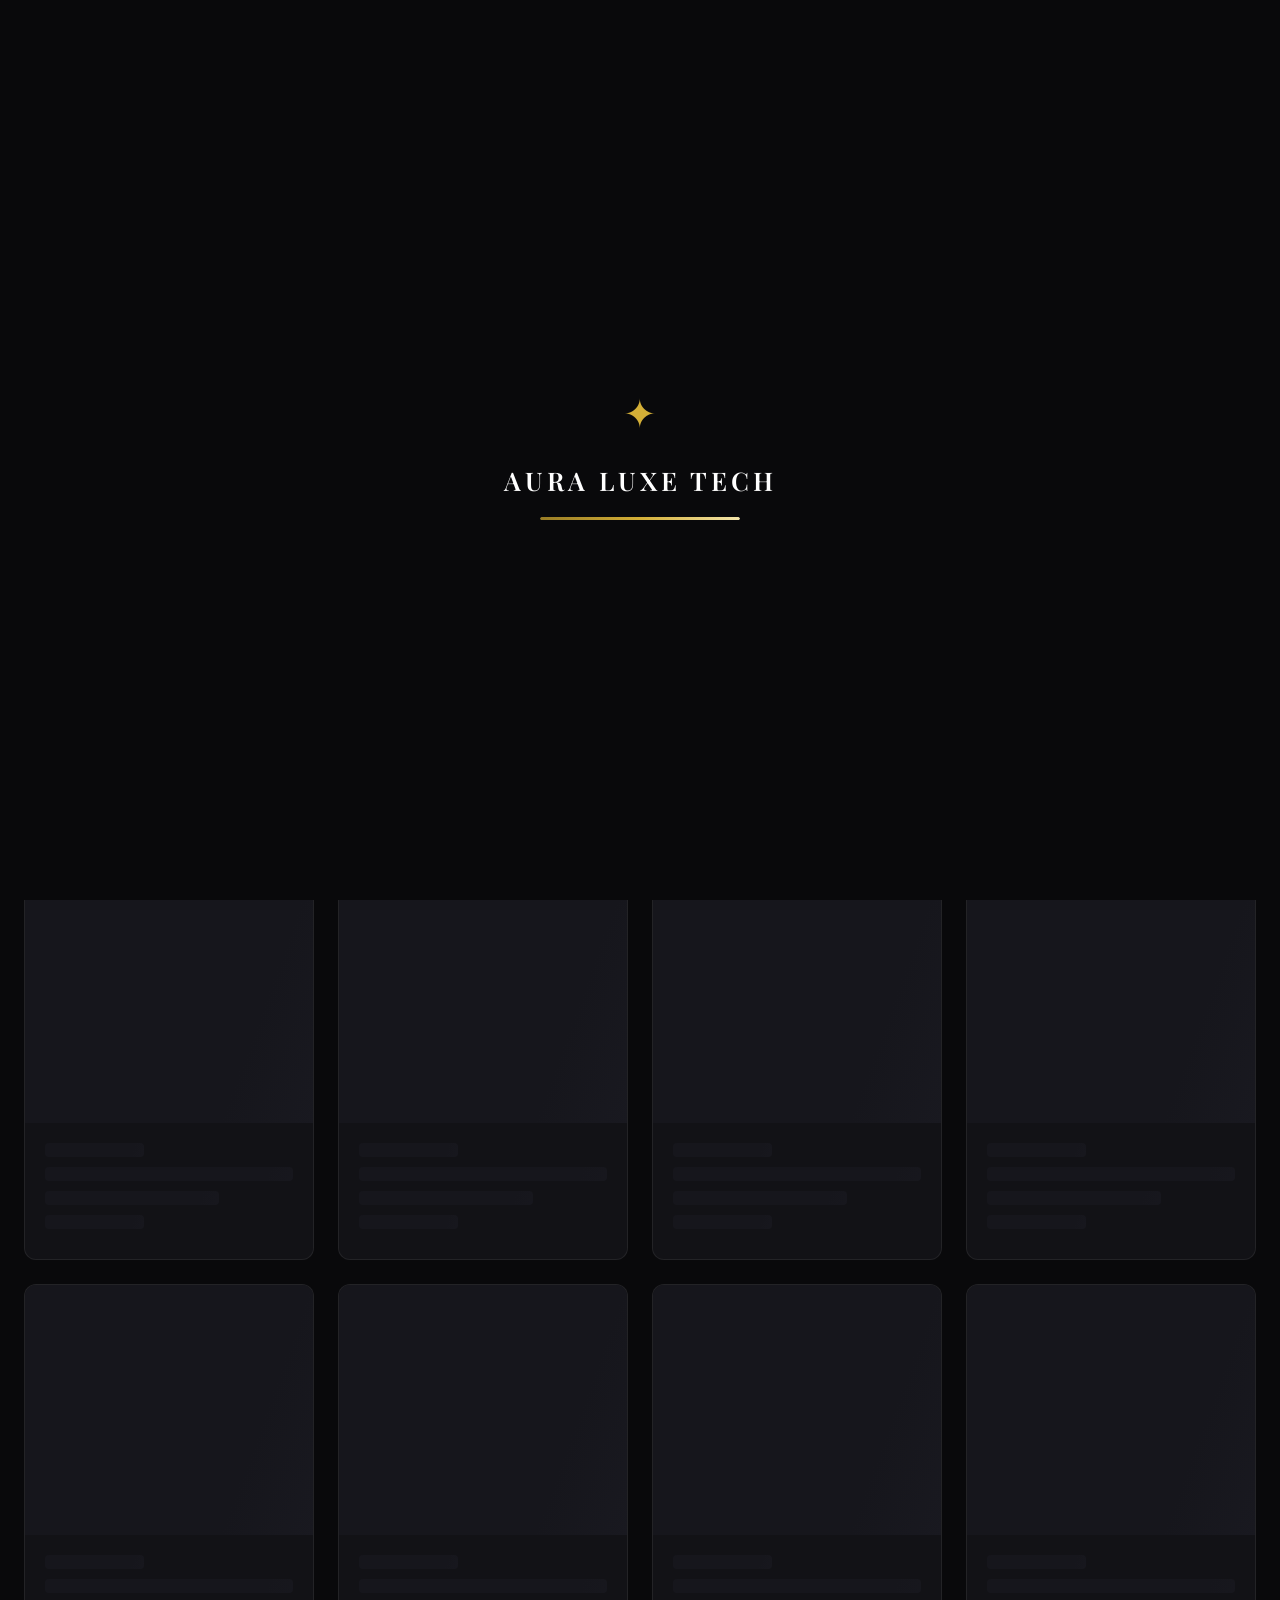
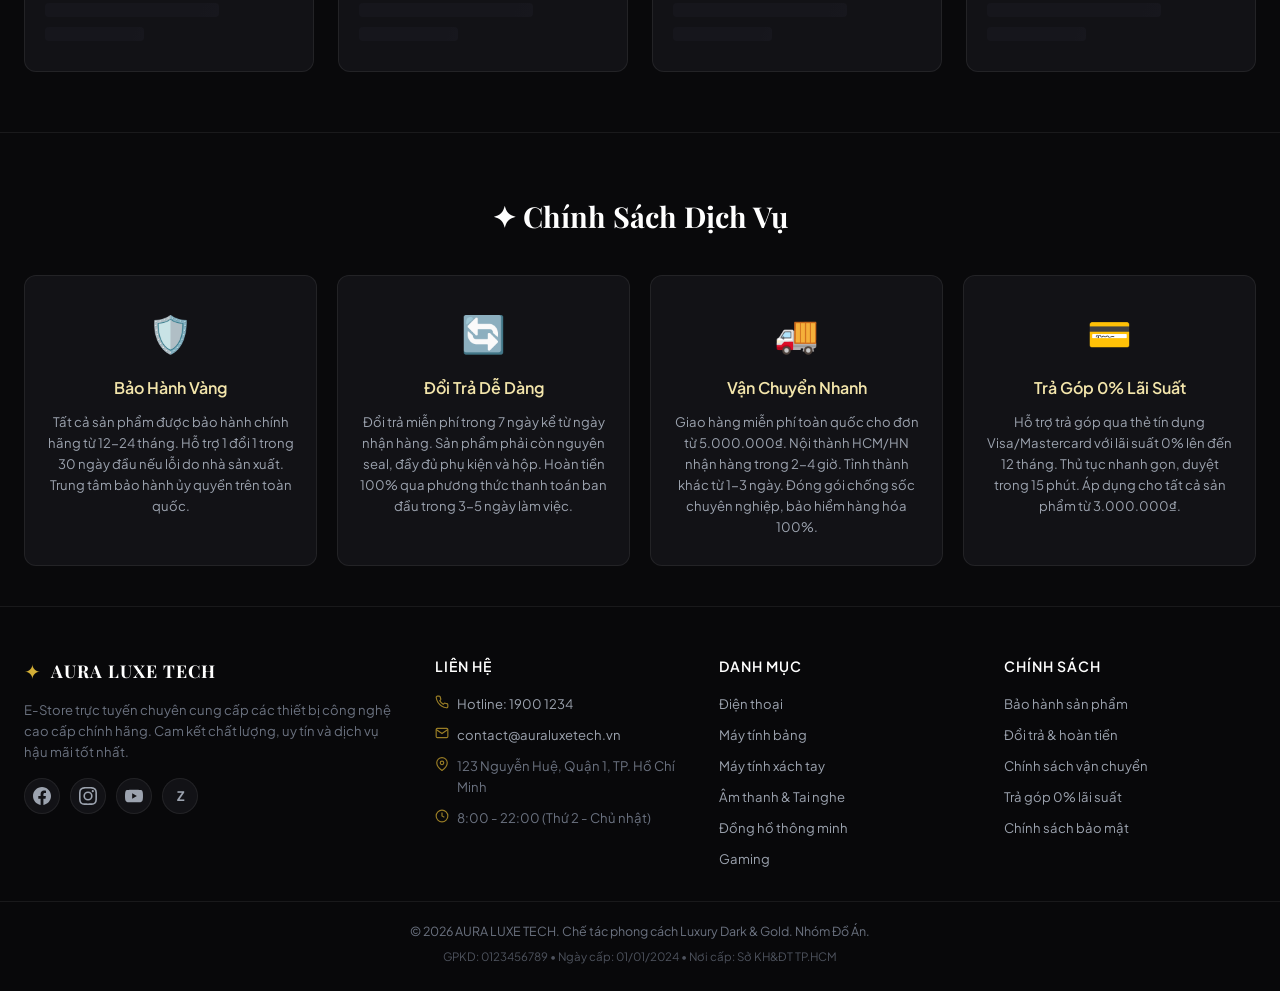
==== commit 4b987b93: "feat: implement all 50 enhancement items - Full feature e-store v4.0 🔴 CRITICAL: - Search bar with r" ====
--- a/index.html
+++ b/index.html
@@ -2,18 +2,42 @@
 <html lang="vi">
 <head>
   <meta charset="UTF-8">
-  <meta name="viewport" content="width=device-width, initial-scale=1.0">
+  <meta name="viewport" content="width=device-width, initial-scale=1.0, viewport-fit=cover">
   <meta name="theme-color" content="#09090b">
+  <meta name="color-scheme" content="dark">
   <title>AURA LUXE TECH — E-Store Thiết Bị Công Nghệ Cao Cấp</title>
-  <meta name="description" content="E-Store trực tuyến các thiết bị điện thoại, máy tính bảng và phụ kiện công nghệ cao cấp chính hãng.">
-  
+  <meta name="description" content="E-Store trực tuyến các thiết bị điện thoại, máy tính bảng, laptop và phụ kiện công nghệ cao cấp chính hãng. Bảo hành 12-24 tháng, trả góp 0%, giao hàng miễn phí toàn quốc.">
+  <meta name="keywords" content="AURA LUXE TECH, công nghệ cao cấp, điện thoại, laptop, tablet, tai nghe, đồng hồ thông minh, chính hãng">
+  <meta name="author" content="AURA LUXE TECH">
+  <link rel="canonical" href="https://aura-luxe-tech-estore.vercel.app/">
+
+  <!-- Open Graph / Facebook / Zalo -->
+  <meta property="og:type" content="website">
+  <meta property="og:url" content="https://aura-luxe-tech-estore.vercel.app/">
+  <meta property="og:title" content="AURA LUXE TECH — Công Nghệ Cao Cấp Chính Hãng">
+  <meta property="og:description" content="Khám phá bộ sưu tập thiết bị công nghệ đẳng cấp: iPhone, Samsung, MacBook, AirPods, và nhiều hơn nữa. Bảo hành vàng, trả góp 0%.">
+  <meta property="og:image" content="https://images.unsplash.com/photo-1468495244123-6c6c332eeece?q=80&w=1200&auto=format&fit=crop">
+  <meta property="og:locale" content="vi_VN">
+
+  <!-- Favicon (inline SVG) -->
+  <link rel="icon" type="image/svg+xml" href="data:image/svg+xml,<svg xmlns='http://www.w3.org/2000/svg' viewBox='0 0 100 100'><rect width='100' height='100' rx='20' fill='%2309090b'/><text x='50' y='68' font-size='55' text-anchor='middle' fill='%23d4af37'>✦</text></svg>">
+
   <!-- Google Fonts -->
   <link rel="preconnect" href="https://fonts.googleapis.com">
   <link rel="preconnect" href="https://fonts.gstatic.com" crossorigin>
   <link href="https://fonts.googleapis.com/css2?family=Playfair+Display:wght@500;600;700&family=Plus+Jakarta+Sans:wght@300;400;500;600;700&display=swap" rel="stylesheet">
-  
+
   <!-- Style -->
   <link rel="stylesheet" href="css/style.css">
+
+  <!-- Google Analytics (placeholder) -->
+  <!-- <script async src="https://www.googletagmanager.com/gtag/js?id=G-XXXXXXXXXX"></script>
+  <script>
+    window.dataLayer = window.dataLayer || [];
+    function gtag(){dataLayer.push(arguments);}
+    gtag('js', new Date());
+    gtag('config', 'G-XXXXXXXXXX');
+  </script> -->
 </head>
 <body>
 
@@ -32,7 +56,7 @@
   <!-- Site Header -->
   <header class="site-header">
     <div class="container header-inner">
-      <a href="#" class="brand" id="brandLink">
+      <a href="#" class="brand" id="brandLink" aria-label="AURA LUXE TECH - Trang chủ">
         <div class="brand-icon">✦</div>
         <div>
           <h1 class="brand-title">AURA <span>LUXE</span></h1>
@@ -40,7 +64,18 @@
       </a>
 
       <div class="nav-actions">
-        <button type="button" class="wishlist-nav-btn" id="wishlistNavBtn" title="Danh sách yêu thích">
+        <!-- Compare Button -->
+        <button type="button" class="compare-nav-btn" id="compareNavBtn" title="So sánh sản phẩm" aria-label="So sánh sản phẩm">
+          <svg width="20" height="20" viewBox="0 0 24 24" fill="none" stroke="currentColor" stroke-width="2" stroke-linecap="round" stroke-linejoin="round">
+            <line x1="18" y1="20" x2="18" y2="10"></line>
+            <line x1="12" y1="20" x2="12" y2="4"></line>
+            <line x1="6" y1="20" x2="6" y2="14"></line>
+          </svg>
+          <span class="compare-count" id="compareCount">0</span>
+        </button>
+
+        <!-- Wishlist Button -->
+        <button type="button" class="wishlist-nav-btn" id="wishlistNavBtn" title="Danh sách yêu thích" aria-label="Xem danh sách yêu thích">
           <svg width="20" height="20" viewBox="0 0 24 24" fill="none" stroke="currentColor" stroke-width="2" stroke-linecap="round" stroke-linejoin="round">
             <path d="M20.84 4.61a5.5 5.5 0 0 0-7.78 0L12 5.67l-1.06-1.06a5.5 5.5 0 0 0-7.78 7.78l1.06 1.06L12 21.23l7.78-7.78 1.06-1.06a5.5 5.5 0 0 0 0-7.78z"></path>
           </svg>
@@ -48,7 +83,7 @@
         </button>
 
         <!-- Cart Button -->
-        <button type="button" class="cart-nav-btn" id="cartNavBtn" title="Giỏ hàng">
+        <button type="button" class="cart-nav-btn" id="cartNavBtn" title="Giỏ hàng" aria-label="Mở giỏ hàng">
           <svg width="20" height="20" viewBox="0 0 24 24" fill="none" stroke="currentColor" stroke-width="2" stroke-linecap="round" stroke-linejoin="round">
             <circle cx="9" cy="21" r="1"></circle>
             <circle cx="20" cy="21" r="1"></circle>
@@ -106,6 +141,17 @@
       </div>
     </div>
   </section>
+
+  <!-- Breadcrumb -->
+  <nav class="breadcrumb-nav" id="breadcrumb" aria-label="Breadcrumb">
+    <div class="container">
+      <ol class="breadcrumb-list">
+        <li><a href="#">Trang chủ</a></li>
+        <li class="breadcrumb-separator">›</li>
+        <li class="breadcrumb-current" id="breadcrumbCurrent">Tất cả sản phẩm</li>
+      </ol>
+    </div>
+  </nav>
 
   <!-- Controls Section (Search & Filter) -->
   <section class="controls-section">
@@ -118,16 +164,17 @@
               <line x1="21" y1="21" x2="16.65" y2="16.65"></line>
             </svg>
           </span>
-          <input type="text" id="searchInput" class="search-input" placeholder="Tìm kiếm theo tên sản phẩm, chip, công nghệ..." autocomplete="off">
-          <button type="button" id="clearSearchBtn" class="search-clear" title="Xóa tìm kiếm">✕</button>
+          <input type="text" id="searchInput" class="search-input" placeholder="Tìm kiếm theo tên sản phẩm, chip, công nghệ..." autocomplete="off" aria-label="Tìm kiếm sản phẩm">
+          <button type="button" id="clearSearchBtn" class="search-clear" title="Xóa tìm kiếm" aria-label="Xóa tìm kiếm">✕</button>
         </div>
         <div class="sort-group">
           <label for="sortSelect" class="sort-label">Sắp xếp:</label>
-          <select id="sortSelect" class="sort-select">
+          <select id="sortSelect" class="sort-select" aria-label="Sắp xếp sản phẩm">
             <option value="featured">Nổi bật nhất</option>
             <option value="price-asc">Giá: Thấp đến Cao</option>
             <option value="price-desc">Giá: Cao đến Thấp</option>
             <option value="name-asc">Tên: A — Z</option>
+            <option value="rating-desc">Đánh giá cao nhất</option>
           </select>
         </div>
       </div>
@@ -142,6 +189,22 @@
         <button type="button" class="pill-btn" data-category="gaming">Gaming</button>
       </div>
 
+      <!-- Price Range Filter -->
+      <div class="price-filter" id="priceFilter">
+        <label class="price-filter-label">
+          <svg width="14" height="14" viewBox="0 0 24 24" fill="none" stroke="currentColor" stroke-width="2"><line x1="4" y1="21" x2="4" y2="14"/><line x1="4" y1="10" x2="4" y2="3"/><line x1="12" y1="21" x2="12" y2="12"/><line x1="12" y1="8" x2="12" y2="3"/><line x1="20" y1="21" x2="20" y2="16"/><line x1="20" y1="12" x2="20" y2="3"/><line x1="1" y1="14" x2="7" y2="14"/><line x1="9" y1="8" x2="15" y2="8"/><line x1="17" y1="16" x2="23" y2="16"/></svg>
+          Lọc theo giá:
+        </label>
+        <div class="price-range-wrapper">
+          <input type="range" id="priceMin" class="price-range" min="0" max="100000000" step="1000000" value="0" aria-label="Giá tối thiểu">
+          <input type="range" id="priceMax" class="price-range" min="0" max="100000000" step="1000000" value="100000000" aria-label="Giá tối đa">
+        </div>
+        <div class="price-range-values">
+          <span id="priceMinVal">0₫</span>
+          <span id="priceMaxVal">100.000.000₫</span>
+        </div>
+      </div>
+
       <div class="filter-meta">
         <span id="resultCount">Đang hiển thị 12 sản phẩm</span>
         <span id="activeFilterBadge" style="display: none; color: var(--gold-primary);"></span>
@@ -159,21 +222,34 @@
   </main>
 
   <!-- Product Detail Modal -->
-  <div class="modal-overlay" id="productModal" role="dialog" aria-modal="true" aria-hidden="true">
+  <div class="modal-overlay" id="productModal" role="dialog" aria-modal="true" aria-hidden="true" aria-label="Chi tiết sản phẩm">
     <div class="modal-container">
-      <button type="button" class="modal-close-btn" id="modalCloseBtn" aria-label="Đóng chi tiết">✕</button>
+      <button type="button" class="modal-close-btn" id="modalCloseBtn" aria-label="Đóng chi tiết sản phẩm">✕</button>
       <div class="modal-grid">
         <div class="modal-media">
-          <img src="" alt="" id="modalImg" class="modal-main-img">
+          <!-- Gallery -->
+          <div class="modal-gallery" id="modalGallery">
+            <img src="" alt="" id="modalImg" class="modal-main-img">
+          </div>
+          <div class="modal-gallery-thumbs" id="modalGalleryThumbs">
+            <!-- Thumbnails rendered by JS -->
+          </div>
           <span class="modal-badge" id="modalBadge">Chính Hãng Phân Phối</span>
         </div>
         <div class="modal-info">
           <span class="modal-category" id="modalCat">Danh Mục</span>
           <h2 class="modal-title" id="modalTitle">Tên Sản Phẩm</h2>
+          <!-- Rating -->
+          <div class="modal-rating" id="modalRating">
+            <div class="stars" id="modalStars"></div>
+            <span class="rating-text" id="modalRatingText"></span>
+          </div>
           <div class="modal-price-box">
             <div class="modal-price" id="modalPrice">0₫</div>
             <div class="modal-warranty" id="modalWarranty">Bảo hành 12 tháng</div>
           </div>
+          <!-- Stock info -->
+          <div class="modal-stock" id="modalStock"></div>
           <p class="modal-desc" id="modalDesc">Mô tả sản phẩm</p>
           <h4 class="specs-title">
             <svg width="16" height="16" viewBox="0 0 24 24" fill="none" stroke="var(--gold-primary)" stroke-width="2">
@@ -185,7 +261,7 @@
 
           <!-- Modal Action Buttons -->
           <div class="modal-actions">
-            <button type="button" class="btn-primary-action" id="modalAddCartBtn">
+            <button type="button" class="btn-primary-action" id="modalAddCartBtn" aria-label="Thêm vào giỏ hàng">
               <svg width="16" height="16" viewBox="0 0 24 24" fill="none" stroke="currentColor" stroke-width="2">
                 <circle cx="9" cy="21" r="1"></circle>
                 <circle cx="20" cy="21" r="1"></circle>
@@ -193,25 +269,58 @@
               </svg>
               Thêm vào giỏ hàng
             </button>
-            <button type="button" class="btn-secondary-action" id="modalWishlistBtn" title="Thêm vào yêu thích">
+            <button type="button" class="btn-secondary-action" id="modalCompareBtn" title="So sánh sản phẩm" aria-label="Thêm vào so sánh">
+              <svg width="16" height="16" viewBox="0 0 24 24" fill="none" stroke="currentColor" stroke-width="2">
+                <line x1="18" y1="20" x2="18" y2="10"></line>
+                <line x1="12" y1="20" x2="12" y2="4"></line>
+                <line x1="6" y1="20" x2="6" y2="14"></line>
+              </svg>
+            </button>
+            <button type="button" class="btn-secondary-action" id="modalWishlistBtn" title="Thêm vào yêu thích" aria-label="Thêm vào yêu thích">
               <svg width="16" height="16" viewBox="0 0 24 24" fill="none" stroke="currentColor" stroke-width="2">
                 <path d="M20.84 4.61a5.5 5.5 0 0 0-7.78 0L12 5.67l-1.06-1.06a5.5 5.5 0 0 0-7.78 7.78l1.06 1.06L12 21.23l7.78-7.78 1.06-1.06a5.5 5.5 0 0 0 0-7.78z"></path>
               </svg>
             </button>
-            <button type="button" class="btn-secondary-action" id="modalShareBtn" title="Sao chép liên kết">
+            <button type="button" class="btn-secondary-action" id="modalShareBtn" title="Sao chép liên kết" aria-label="Sao chép liên kết sản phẩm">
               <svg width="16" height="16" viewBox="0 0 24 24" fill="none" stroke="currentColor" stroke-width="2">
                 <path d="M10 13a5 5 0 0 0 7.54.54l3-3a5 5 0 0 0-7.07-7.07l-1.72 1.71"></path>
                 <path d="M14 11a5 5 0 0 0-7.54-.54l-3 3a5 5 0 0 0 7.07 7.07l1.71-1.71"></path>
               </svg>
             </button>
           </div>
+
+          <!-- Related Products -->
+          <div class="related-products" id="relatedProducts">
+            <h4 class="related-title">✦ Sản phẩm liên quan</h4>
+            <div class="related-grid" id="relatedGrid"></div>
+          </div>
         </div>
       </div>
     </div>
   </div>
 
+  <!-- Compare Modal -->
+  <div class="modal-overlay" id="compareModal" role="dialog" aria-modal="true" aria-hidden="true" aria-label="So sánh sản phẩm">
+    <div class="modal-container compare-container">
+      <button type="button" class="modal-close-btn" id="compareCloseBtn" aria-label="Đóng so sánh">✕</button>
+      <div class="compare-content">
+        <h2 class="compare-title">
+          <svg width="24" height="24" viewBox="0 0 24 24" fill="none" stroke="var(--gold-primary)" stroke-width="2">
+            <line x1="18" y1="20" x2="18" y2="10"></line>
+            <line x1="12" y1="20" x2="12" y2="4"></line>
+            <line x1="6" y1="20" x2="6" y2="14"></line>
+          </svg>
+          So Sánh Sản Phẩm
+        </h2>
+        <div class="compare-table-wrapper" id="compareTableWrapper">
+          <p class="compare-empty">Chưa có sản phẩm nào để so sánh. Nhấn nút <strong>≡</strong> trên sản phẩm để thêm.</p>
+        </div>
+      </div>
+    </div>
+  </div>
+
   <!-- ============================================================
-       CART SIDEBAR (Bài 2: E-Store)
+       CART SIDEBAR
        ============================================================ -->
   <div class="cart-overlay" id="cartOverlay">
     <div class="cart-sidebar" id="cartSidebar">
@@ -225,7 +334,7 @@
           Giỏ Hàng
           <span class="cart-header-count" id="cartHeaderCount">(0)</span>
         </h3>
-        <button type="button" class="cart-close-btn" id="cartCloseBtn">✕</button>
+        <button type="button" class="cart-close-btn" id="cartCloseBtn" aria-label="Đóng giỏ hàng">✕</button>
       </div>
 
       <div class="cart-body" id="cartBody">
@@ -252,22 +361,22 @@
             <span id="cartTotal" class="cart-total-price">0₫</span>
           </div>
         </div>
-        <button type="button" class="btn-checkout" id="btnCheckout">
+        <button type="button" class="btn-checkout" id="btnCheckout" aria-label="Tiến hành thanh toán">
           <svg width="18" height="18" viewBox="0 0 24 24" fill="none" stroke="currentColor" stroke-width="2">
             <rect x="1" y="4" width="22" height="16" rx="2" ry="2"></rect>
             <line x1="1" y1="10" x2="23" y2="10"></line>
           </svg>
           Tiến hành thanh toán
         </button>
-        <button type="button" class="btn-clear-cart" id="btnClearCart">Xóa toàn bộ giỏ hàng</button>
+        <button type="button" class="btn-clear-cart" id="btnClearCart" aria-label="Xóa toàn bộ giỏ hàng">Xóa toàn bộ giỏ hàng</button>
       </div>
     </div>
   </div>
 
   <!-- ============================================================
-       CHECKOUT MODAL (Bài 2: E-Store)
+       CHECKOUT MODAL
        ============================================================ -->
-  <div class="modal-overlay" id="checkoutModal" role="dialog" aria-modal="true" aria-hidden="true">
+  <div class="modal-overlay" id="checkoutModal" role="dialog" aria-modal="true" aria-hidden="true" aria-label="Thanh toán đơn hàng">
     <div class="modal-container checkout-container">
       <button type="button" class="modal-close-btn" id="checkoutCloseBtn" aria-label="Đóng thanh toán">✕</button>
       
@@ -288,25 +397,40 @@
               <div class="form-group">
                 <label for="custName">Họ và tên *</label>
                 <input type="text" id="custName" class="form-input" placeholder="Nguyễn Văn A" required>
+                <span class="form-error" id="custNameError"></span>
               </div>
               <div class="form-row">
                 <div class="form-group">
                   <label for="custPhone">Số điện thoại *</label>
-                  <input type="tel" id="custPhone" class="form-input" placeholder="0901 234 567" required>
+                  <input type="tel" id="custPhone" class="form-input" placeholder="0901 234 567" required inputmode="numeric">
+                  <span class="form-error" id="custPhoneError"></span>
                 </div>
                 <div class="form-group">
                   <label for="custEmail">Email</label>
                   <input type="email" id="custEmail" class="form-input" placeholder="email@example.com">
+                  <span class="form-error" id="custEmailError"></span>
                 </div>
               </div>
               <div class="form-group">
                 <label for="custAddress">Địa chỉ giao hàng *</label>
                 <textarea id="custAddress" class="form-input form-textarea" placeholder="Số nhà, đường, phường/xã, quận/huyện, tỉnh/thành phố" required></textarea>
+                <span class="form-error" id="custAddressError"></span>
               </div>
               <div class="form-group">
                 <label for="custNote">Ghi chú đơn hàng</label>
                 <textarea id="custNote" class="form-input form-textarea" placeholder="Ví dụ: Giao hàng giờ hành chính, gọi trước khi giao..."></textarea>
               </div>
+
+              <!-- Coupon Code -->
+              <div class="form-group">
+                <label for="couponInput">Mã giảm giá</label>
+                <div class="coupon-row">
+                  <input type="text" id="couponInput" class="form-input coupon-input" placeholder="Nhập mã: AURA10, LUXE20..." autocomplete="off">
+                  <button type="button" id="applyCouponBtn" class="btn-apply-coupon" aria-label="Áp dụng mã giảm giá">Áp dụng</button>
+                </div>
+                <span class="coupon-status" id="couponStatus"></span>
+              </div>
+
               <div class="form-group">
                 <label>Phương thức thanh toán</label>
                 <div class="payment-options">
@@ -347,6 +471,10 @@
                 <span>Tạm tính</span>
                 <span id="checkoutSubtotal">0₫</span>
               </div>
+              <div class="checkout-totals-row" id="checkoutDiscountRow" style="display:none;">
+                <span>Giảm giá</span>
+                <span id="checkoutDiscount" class="discount-text">-0₫</span>
+              </div>
               <div class="checkout-totals-row">
                 <span>Vận chuyển</span>
                 <span class="free-ship">Miễn phí</span>
@@ -356,7 +484,7 @@
                 <span id="checkoutTotal">0₫</span>
               </div>
             </div>
-            <button type="button" class="btn-place-order" id="btnPlaceOrder">
+            <button type="button" class="btn-place-order" id="btnPlaceOrder" aria-label="Đặt hàng ngay">
               ✦ Đặt Hàng Ngay
             </button>
           </div>
@@ -368,7 +496,7 @@
   <!-- ============================================================
        ORDER SUCCESS MODAL
        ============================================================ -->
-  <div class="modal-overlay" id="orderSuccessModal" role="dialog" aria-modal="true" aria-hidden="true">
+  <div class="modal-overlay" id="orderSuccessModal" role="dialog" aria-modal="true" aria-hidden="true" aria-label="Đặt hàng thành công">
     <div class="modal-container order-success-container">
       <div class="order-success-content">
         <div class="order-success-icon">✓</div>
@@ -389,9 +517,14 @@
           </div>
         </div>
         <p class="order-success-note">Chuyên viên tư vấn sẽ liên hệ xác nhận đơn hàng trong vòng 15 phút.</p>
-        <button type="button" class="btn-primary-action" id="btnContinueShopping">
-          ✦ Tiếp tục mua sắm
-        </button>
+        <div class="order-success-actions">
+          <button type="button" class="btn-primary-action" id="btnContinueShopping" aria-label="Tiếp tục mua sắm">
+            ✦ Tiếp tục mua sắm
+          </button>
+          <a href="#" class="btn-email-order" id="btnEmailOrder" aria-label="Gửi email xác nhận">
+            📧 Gửi email xác nhận
+          </a>
+        </div>
       </div>
     </div>
   </div>
@@ -406,18 +539,116 @@
     </svg>
   </button>
 
-  <!-- Site Footer -->
-  <footer class="site-footer">
-    <div class="container footer-inner">
-      <div class="footer-colophon">
-        <h4 class="footer-title">AURA LUXE TECH</h4>
-        <p class="footer-desc">E-Store trực tuyến — Công nghệ cao cấp &amp; Thiết bị thông minh.</p>
-      </div>
-      <div class="footer-meta">
-        <p>© 2026 Nhóm Đồ Án. Chế tác phong cách Luxury Dark &amp; Gold.</p>
-      </div>
+  <!-- ============================================================
+       POLICY SECTION
+       ============================================================ -->
+  <section class="policy-section" id="policySection">
+    <div class="container">
+      <h2 class="policy-main-title">✦ Chính Sách Dịch Vụ</h2>
+      <div class="policy-grid">
+        <div class="policy-card">
+          <div class="policy-icon">🛡️</div>
+          <h3>Bảo Hành Vàng</h3>
+          <p>Tất cả sản phẩm được bảo hành chính hãng từ 12-24 tháng. Hỗ trợ 1 đổi 1 trong 30 ngày đầu nếu lỗi do nhà sản xuất. Trung tâm bảo hành ủy quyền trên toàn quốc.</p>
+        </div>
+        <div class="policy-card">
+          <div class="policy-icon">🔄</div>
+          <h3>Đổi Trả Dễ Dàng</h3>
+          <p>Đổi trả miễn phí trong 7 ngày kể từ ngày nhận hàng. Sản phẩm phải còn nguyên seal, đầy đủ phụ kiện và hộp. Hoàn tiền 100% qua phương thức thanh toán ban đầu trong 3-5 ngày làm việc.</p>
+        </div>
+        <div class="policy-card">
+          <div class="policy-icon">🚚</div>
+          <h3>Vận Chuyển Nhanh</h3>
+          <p>Giao hàng miễn phí toàn quốc cho đơn từ 5.000.000₫. Nội thành HCM/HN nhận hàng trong 2-4 giờ. Tỉnh thành khác từ 1-3 ngày. Đóng gói chống sốc chuyên nghiệp, bảo hiểm hàng hóa 100%.</p>
+        </div>
+        <div class="policy-card">
+          <div class="policy-icon">💳</div>
+          <h3>Trả Góp 0% Lãi Suất</h3>
+          <p>Hỗ trợ trả góp qua thẻ tín dụng Visa/Mastercard với lãi suất 0% lên đến 12 tháng. Thủ tục nhanh gọn, duyệt trong 15 phút. Áp dụng cho tất cả sản phẩm từ 3.000.000₫.</p>
+        </div>
+      </div>
+    </div>
+  </section>
+
+  <!-- ============================================================
+       SITE FOOTER (Full version)
+       ============================================================ -->
+  <footer class="site-footer" id="siteFooter">
+    <div class="container footer-grid-wrapper">
+      <div class="footer-col footer-brand-col">
+        <div class="footer-brand">
+          <span class="footer-brand-icon">✦</span>
+          <h4 class="footer-title">AURA LUXE TECH</h4>
+        </div>
+        <p class="footer-desc">E-Store trực tuyến chuyên cung cấp các thiết bị công nghệ cao cấp chính hãng. Cam kết chất lượng, uy tín và dịch vụ hậu mãi tốt nhất.</p>
+        <div class="footer-socials">
+          <a href="https://facebook.com" target="_blank" rel="noopener noreferrer" aria-label="Facebook" class="social-link">
+            <svg width="18" height="18" viewBox="0 0 24 24" fill="currentColor"><path d="M24 12.073c0-6.627-5.373-12-12-12s-12 5.373-12 12c0 5.99 4.388 10.954 10.125 11.854v-8.385H7.078v-3.47h3.047V9.43c0-3.007 1.792-4.669 4.533-4.669 1.312 0 2.686.235 2.686.235v2.953H15.83c-1.491 0-1.956.925-1.956 1.874v2.25h3.328l-.532 3.47h-2.796v8.385C19.612 23.027 24 18.062 24 12.073z"/></svg>
+          </a>
+          <a href="https://instagram.com" target="_blank" rel="noopener noreferrer" aria-label="Instagram" class="social-link">
+            <svg width="18" height="18" viewBox="0 0 24 24" fill="currentColor"><path d="M12 2.163c3.204 0 3.584.012 4.85.07 3.252.148 4.771 1.691 4.919 4.919.058 1.265.069 1.645.069 4.849 0 3.205-.012 3.584-.069 4.849-.149 3.225-1.664 4.771-4.919 4.919-1.266.058-1.644.07-4.85.07-3.204 0-3.584-.012-4.849-.07-3.26-.149-4.771-1.699-4.919-4.92-.058-1.265-.07-1.644-.07-4.849 0-3.204.013-3.583.07-4.849.149-3.227 1.664-4.771 4.919-4.919 1.266-.057 1.645-.069 4.849-.069zM12 0C8.741 0 8.333.014 7.053.072 2.695.272.273 2.69.073 7.052.014 8.333 0 8.741 0 12c0 3.259.014 3.668.072 4.948.2 4.358 2.618 6.78 6.98 6.98C8.333 23.986 8.741 24 12 24c3.259 0 3.668-.014 4.948-.072 4.354-.2 6.782-2.618 6.979-6.98.059-1.28.073-1.689.073-4.948 0-3.259-.014-3.667-.072-4.947-.196-4.354-2.617-6.78-6.979-6.98C15.668.014 15.259 0 12 0zm0 5.838a6.162 6.162 0 100 12.324 6.162 6.162 0 000-12.324zM12 16a4 4 0 110-8 4 4 0 010 8zm6.406-11.845a1.44 1.44 0 100 2.881 1.44 1.44 0 000-2.881z"/></svg>
+          </a>
+          <a href="https://youtube.com" target="_blank" rel="noopener noreferrer" aria-label="YouTube" class="social-link">
+            <svg width="18" height="18" viewBox="0 0 24 24" fill="currentColor"><path d="M23.498 6.186a3.016 3.016 0 00-2.122-2.136C19.505 3.545 12 3.545 12 3.545s-7.505 0-9.377.505A3.017 3.017 0 00.502 6.186C0 8.07 0 12 0 12s0 3.93.502 5.814a3.016 3.016 0 002.122 2.136c1.871.505 9.376.505 9.376.505s7.505 0 9.377-.505a3.015 3.015 0 002.122-2.136C24 15.93 24 12 24 12s0-3.93-.502-5.814zM9.545 15.568V8.432L15.818 12l-6.273 3.568z"/></svg>
+          </a>
+          <a href="https://zalo.me" target="_blank" rel="noopener noreferrer" aria-label="Zalo" class="social-link social-zalo">Z</a>
+        </div>
+      </div>
+
+      <div class="footer-col">
+        <h5 class="footer-col-title">Liên Hệ</h5>
+        <ul class="footer-links">
+          <li>
+            <svg width="14" height="14" viewBox="0 0 24 24" fill="none" stroke="currentColor" stroke-width="2"><path d="M22 16.92v3a2 2 0 0 1-2.18 2 19.79 19.79 0 0 1-8.63-3.07 19.5 19.5 0 0 1-6-6 19.79 19.79 0 0 1-3.07-8.67A2 2 0 0 1 4.11 2h3a2 2 0 0 1 2 1.72 12.84 12.84 0 0 0 .7 2.81 2 2 0 0 1-.45 2.11L8.09 9.91a16 16 0 0 0 6 6l1.27-1.27a2 2 0 0 1 2.11-.45 12.84 12.84 0 0 0 2.81.7A2 2 0 0 1 22 16.92z"/></svg>
+            <a href="tel:19001234">Hotline: 1900 1234</a>
+          </li>
+          <li>
+            <svg width="14" height="14" viewBox="0 0 24 24" fill="none" stroke="currentColor" stroke-width="2"><path d="M4 4h16c1.1 0 2 .9 2 2v12c0 1.1-.9 2-2 2H4c-1.1 0-2-.9-2-2V6c0-1.1.9-2 2-2z"/><polyline points="22,6 12,13 2,6"/></svg>
+            <a href="mailto:contact@auraluxetech.vn">contact@auraluxetech.vn</a>
+          </li>
+          <li>
+            <svg width="14" height="14" viewBox="0 0 24 24" fill="none" stroke="currentColor" stroke-width="2"><path d="M21 10c0 7-9 13-9 13s-9-6-9-13a9 9 0 0 1 18 0z"/><circle cx="12" cy="10" r="3"/></svg>
+            <span>123 Nguyễn Huệ, Quận 1, TP. Hồ Chí Minh</span>
+          </li>
+          <li>
+            <svg width="14" height="14" viewBox="0 0 24 24" fill="none" stroke="currentColor" stroke-width="2"><circle cx="12" cy="12" r="10"/><polyline points="12 6 12 12 16 14"/></svg>
+            <span>8:00 - 22:00 (Thứ 2 - Chủ nhật)</span>
+          </li>
+        </ul>
+      </div>
+
+      <div class="footer-col">
+        <h5 class="footer-col-title">Danh Mục</h5>
+        <ul class="footer-links">
+          <li><a href="#" data-footer-cat="smartphone">Điện thoại</a></li>
+          <li><a href="#" data-footer-cat="tablet">Máy tính bảng</a></li>
+          <li><a href="#" data-footer-cat="laptop">Máy tính xách tay</a></li>
+          <li><a href="#" data-footer-cat="audio">Âm thanh & Tai nghe</a></li>
+          <li><a href="#" data-footer-cat="wearable">Đồng hồ thông minh</a></li>
+          <li><a href="#" data-footer-cat="gaming">Gaming</a></li>
+        </ul>
+      </div>
+
+      <div class="footer-col">
+        <h5 class="footer-col-title">Chính Sách</h5>
+        <ul class="footer-links">
+          <li><a href="#policySection">Bảo hành sản phẩm</a></li>
+          <li><a href="#policySection">Đổi trả & hoàn tiền</a></li>
+          <li><a href="#policySection">Chính sách vận chuyển</a></li>
+          <li><a href="#policySection">Trả góp 0% lãi suất</a></li>
+          <li><a href="#policySection">Chính sách bảo mật</a></li>
+        </ul>
+      </div>
+    </div>
+
+    <div class="container footer-bottom">
+      <p>© 2026 AURA LUXE TECH. Chế tác phong cách Luxury Dark &amp; Gold. Nhóm Đồ Án.</p>
+      <p class="footer-legal">GPKD: 0123456789 • Ngày cấp: 01/01/2024 • Nơi cấp: Sở KH&ĐT TP.HCM</p>
     </div>
   </footer>
+
+  <!-- Schema.org JSON-LD (injected by JS) -->
+  <script id="schemaJsonLd" type="application/ld+json"></script>
 
   <!-- Scripts -->
   <script src="js/data.js"></script>
--- a/css/style.css
+++ b/css/style.css
@@ -1,5 +1,5 @@
-/* Hallmark · pre-emit critique: P5 H5 E5 S5 R5 V5 */
-/* AURA LUXE TECH - Design System & Stylesheet v2.0 — Siêu Xịn Xò Edition */
+/* AURA LUXE TECH - Design System & Stylesheet v3.0 — Full Feature Edition */
+/* Covers: ~50 items — Footer, Policy, Breadcrumb, Price Filter, Compare, Stock, Rating, Coupon, Mobile, Accessibility */
 
 :root {
   --bg-base: #09090b;
@@ -20,6 +20,10 @@
   --text-sub: #9ca3af;
   --text-dim: #6b7280;
 
+  --success: #22c55e;
+  --danger: #ef4444;
+  --warning: #f59e0b;
+
   --border-subtle: rgba(255, 255, 255, 0.07);
   --radius-sm: 6px;
   --radius-md: 12px;
@@ -34,6 +38,13 @@
   --transition-bounce: 0.5s cubic-bezier(0.34, 1.56, 0.64, 1);
 }
 
+/* Force dark mode regardless of OS preference */
+@media (prefers-color-scheme: light) {
+  :root {
+    color-scheme: dark;
+  }
+}
+
 * {
   margin: 0;
   padding: 0;
@@ -45,6 +56,7 @@
   font-family: var(--font-body);
   background-color: var(--bg-base);
   color: var(--text-main);
+  color-scheme: dark;
   -webkit-font-smoothing: antialiased;
 }
 
@@ -56,6 +68,17 @@
     radial-gradient(ellipse 60% 40% at 50% -10%, rgba(212, 175, 55, 0.08), transparent 70%),
     radial-gradient(circle at 90% 80%, rgba(212, 175, 55, 0.03), transparent 50%);
   background-attachment: fixed;
+}
+
+/* Focus visible for keyboard navigation */
+*:focus-visible {
+  outline: 2px solid var(--gold-primary);
+  outline-offset: 2px;
+}
+
+button:focus:not(:focus-visible),
+a:focus:not(:focus-visible) {
+  outline: none;
 }
 
 /* ============================================================
@@ -238,31 +261,24 @@
   font-weight: 400;
 }
 
-.brand-badge {
-  font-size: 0.65rem;
-  text-transform: uppercase;
-  letter-spacing: 1.5px;
-  padding: 3px 8px;
-  border-radius: var(--radius-full);
-  background: rgba(212, 175, 55, 0.1);
-  color: var(--gold-light);
-  border: 1px solid var(--gold-border);
-}
-
 .nav-actions {
   display: flex;
   align-items: center;
-  gap: 16px;
-}
-
-/* Wishlist Nav Button */
-.wishlist-nav-btn {
+  gap: 12px;
+}
+
+/* Nav Button Base (Wishlist, Cart, Compare) */
+.wishlist-nav-btn,
+.cart-nav-btn,
+.compare-nav-btn {
   position: relative;
   background: var(--bg-surface);
   border: 1px solid var(--border-subtle);
   color: var(--text-sub);
   width: 40px;
   height: 40px;
+  min-width: 44px;
+  min-height: 44px;
   border-radius: 50%;
   display: flex;
   align-items: center;
@@ -273,11 +289,20 @@
 
 .wishlist-nav-btn:hover {
   border-color: var(--gold-border);
-  color: #ef4444;
+  color: var(--danger);
   background: rgba(239, 68, 68, 0.08);
 }
 
-.wishlist-count {
+.cart-nav-btn:hover,
+.compare-nav-btn:hover {
+  border-color: var(--gold-border);
+  color: var(--gold-primary);
+  background: var(--gold-glow);
+}
+
+.wishlist-count,
+.cart-count,
+.compare-count {
   position: absolute;
   top: -4px;
   right: -4px;
@@ -296,7 +321,14 @@
   transition: all var(--transition-bounce);
 }
 
-.wishlist-count.active {
+.cart-count {
+  background: var(--danger);
+  color: #fff;
+}
+
+.wishlist-count.active,
+.cart-count.active,
+.compare-count.active {
   opacity: 1;
   transform: scale(1);
 }
@@ -486,16 +518,51 @@
 }
 
 /* ============================================================
+   BREADCRUMB
+   ============================================================ */
+.breadcrumb-nav {
+  padding: 16px 0 0;
+}
+
+.breadcrumb-list {
+  list-style: none;
+  display: flex;
+  align-items: center;
+  gap: 8px;
+  font-size: 0.82rem;
+  color: var(--text-dim);
+}
+
+.breadcrumb-list a {
+  color: var(--text-sub);
+  text-decoration: none;
+  transition: color var(--transition-fast);
+}
+
+.breadcrumb-list a:hover {
+  color: var(--gold-primary);
+}
+
+.breadcrumb-separator {
+  color: var(--text-dim);
+}
+
+.breadcrumb-current {
+  color: var(--gold-primary);
+  font-weight: 600;
+}
+
+/* ============================================================
    CONTROLS (SEARCH + FILTER + SORT)
    ============================================================ */
 .controls-section {
-  padding: 36px 0 24px;
+  padding: 24px 0 24px;
 }
 
 .controls-wrapper {
   display: flex;
   flex-direction: column;
-  gap: 20px;
+  gap: 16px;
 }
 
 .controls-top {
@@ -550,6 +617,11 @@
   cursor: pointer;
   display: none;
   font-size: 14px;
+  min-width: 44px;
+  min-height: 44px;
+  display: flex;
+  align-items: center;
+  justify-content: center;
 }
 
 .search-clear:hover {
@@ -577,6 +649,7 @@
   outline: none;
   cursor: pointer;
   transition: border-color var(--transition-fast);
+  min-height: 44px;
 }
 
 .sort-select:focus {
@@ -610,20 +683,7 @@
   transition: all var(--transition-fast);
   position: relative;
   overflow: hidden;
-}
-
-.pill-btn::after {
-  content: '';
-  position: absolute;
-  inset: 0;
-  background: radial-gradient(circle at var(--ripple-x, 50%) var(--ripple-y, 50%), rgba(212, 175, 55, 0.25) 0%, transparent 60%);
-  opacity: 0;
-  transition: opacity 0.4s ease;
-  pointer-events: none;
-}
-
-.pill-btn:active::after {
-  opacity: 1;
+  min-height: 44px;
 }
 
 .pill-btn:hover {
@@ -637,6 +697,80 @@
   border-color: var(--gold-primary);
   font-weight: 600;
   box-shadow: 0 4px 14px var(--gold-glow);
+}
+
+/* Price Range Filter */
+.price-filter {
+  display: flex;
+  align-items: center;
+  gap: 16px;
+  flex-wrap: wrap;
+}
+
+.price-filter-label {
+  font-size: 0.82rem;
+  color: var(--text-dim);
+  display: flex;
+  align-items: center;
+  gap: 6px;
+  white-space: nowrap;
+}
+
+.price-range-wrapper {
+  flex: 1;
+  min-width: 200px;
+  max-width: 400px;
+  position: relative;
+  height: 6px;
+  display: flex;
+  align-items: center;
+}
+
+.price-range {
+  -webkit-appearance: none;
+  appearance: none;
+  width: 100%;
+  height: 4px;
+  background: var(--border-subtle);
+  border-radius: 2px;
+  outline: none;
+  position: absolute;
+  pointer-events: none;
+}
+
+.price-range::-webkit-slider-thumb {
+  -webkit-appearance: none;
+  width: 18px;
+  height: 18px;
+  border-radius: 50%;
+  background: var(--gold-primary);
+  cursor: pointer;
+  pointer-events: auto;
+  border: 2px solid var(--bg-base);
+  box-shadow: 0 2px 8px rgba(212, 175, 55, 0.4);
+  transition: transform var(--transition-fast);
+}
+
+.price-range::-webkit-slider-thumb:hover {
+  transform: scale(1.2);
+}
+
+.price-range::-moz-range-thumb {
+  width: 18px;
+  height: 18px;
+  border-radius: 50%;
+  background: var(--gold-primary);
+  cursor: pointer;
+  border: 2px solid var(--bg-base);
+}
+
+.price-range-values {
+  display: flex;
+  justify-content: space-between;
+  min-width: 280px;
+  font-size: 0.78rem;
+  color: var(--gold-primary);
+  font-weight: 600;
 }
 
 /* Active Filter status */
@@ -722,6 +856,20 @@
   box-shadow: 0 16px 32px rgba(0, 0, 0, 0.6), 0 0 20px var(--gold-glow);
 }
 
+/* Out of stock card */
+.product-card.out-of-stock {
+  opacity: 0.6;
+}
+
+.product-card.out-of-stock .card-img {
+  filter: grayscale(50%);
+}
+
+.product-card.out-of-stock .card-addcart-btn {
+  pointer-events: none;
+  opacity: 0.3;
+}
+
 /* Card Wishlist Button */
 .card-wishlist-btn {
   position: absolute;
@@ -730,6 +878,8 @@
   z-index: 3;
   width: 34px;
   height: 34px;
+  min-width: 44px;
+  min-height: 44px;
   border-radius: 50%;
   background: rgba(0, 0, 0, 0.55);
   backdrop-filter: blur(8px);
@@ -750,22 +900,21 @@
 }
 
 .card-wishlist-btn:hover {
-  color: #ef4444;
+  color: var(--danger);
   border-color: rgba(239, 68, 68, 0.3);
   background: rgba(239, 68, 68, 0.12);
 }
 
 .card-wishlist-btn.wishlisted {
-  color: #ef4444;
+  color: var(--danger);
   opacity: 1;
   transform: scale(1);
 }
 
 .card-wishlist-btn.wishlisted svg {
-  fill: #ef4444;
-}
-
-/* Wishlist pop animation */
+  fill: var(--danger);
+}
+
 @keyframes wishlist-pop {
   0% { transform: scale(1); }
   30% { transform: scale(1.35); }
@@ -808,6 +957,37 @@
   border: 1px solid var(--border-subtle);
 }
 
+/* Stock badge on card */
+.card-stock-badge {
+  position: absolute;
+  bottom: 0;
+  left: 0;
+  right: 0;
+  text-align: center;
+  font-size: 0.72rem;
+  font-weight: 600;
+  padding: 4px 8px;
+  z-index: 2;
+}
+
+.card-stock-badge.in-stock {
+  background: rgba(34, 197, 94, 0.12);
+  color: var(--success);
+  border-top: 1px solid rgba(34, 197, 94, 0.2);
+}
+
+.card-stock-badge.low-stock {
+  background: rgba(245, 158, 11, 0.12);
+  color: var(--warning);
+  border-top: 1px solid rgba(245, 158, 11, 0.2);
+}
+
+.card-stock-badge.out-of-stock-badge {
+  background: rgba(239, 68, 68, 0.15);
+  color: var(--danger);
+  border-top: 1px solid rgba(239, 68, 68, 0.2);
+}
+
 .card-img-wrap {
   position: relative;
   width: 100%;
@@ -820,7 +1000,6 @@
   overflow: hidden;
 }
 
-/* Card image glow on hover */
 .card-img-wrap::after {
   content: '';
   position: absolute;
@@ -874,6 +1053,24 @@
   line-height: 1.35;
 }
 
+/* Rating stars on card */
+.card-rating {
+  display: flex;
+  align-items: center;
+  gap: 6px;
+  margin-bottom: 8px;
+  font-size: 0.78rem;
+}
+
+.card-stars {
+  color: var(--gold-primary);
+  letter-spacing: 1px;
+}
+
+.card-rating-text {
+  color: var(--text-dim);
+}
+
 .card-desc {
   font-size: 0.85rem;
   color: var(--text-sub);
@@ -944,6 +1141,7 @@
   transition: all var(--transition-fast);
   position: relative;
   overflow: hidden;
+  min-height: 44px;
 }
 
 .btn-detail::before {
@@ -965,6 +1163,52 @@
   color: #000;
   border-color: var(--gold-primary);
   box-shadow: 0 4px 12px var(--gold-glow);
+}
+
+/* Card Add-to-Cart Button */
+.card-addcart-btn {
+  position: absolute;
+  top: 52px;
+  right: 14px;
+  z-index: 3;
+  width: 34px;
+  height: 34px;
+  min-width: 44px;
+  min-height: 44px;
+  border-radius: 50%;
+  background: rgba(0, 0, 0, 0.55);
+  backdrop-filter: blur(8px);
+  border: 1px solid var(--border-subtle);
+  color: var(--text-sub);
+  display: flex;
+  align-items: center;
+  justify-content: center;
+  cursor: pointer;
+  transition: all var(--transition-fast);
+  opacity: 0;
+  transform: scale(0.8);
+}
+
+.product-card:hover .card-addcart-btn {
+  opacity: 1;
+  transform: scale(1);
+}
+
+.card-addcart-btn:hover {
+  color: var(--gold-primary);
+  border-color: var(--gold-border);
+  background: var(--gold-glow);
+}
+
+@keyframes cart-bounce {
+  0% { transform: scale(1); }
+  30% { transform: scale(1.3); }
+  60% { transform: scale(0.9); }
+  100% { transform: scale(1); }
+}
+
+.cart-nav-btn.bounce {
+  animation: cart-bounce 0.4s ease;
 }
 
 /* ============================================================
@@ -1036,19 +1280,9 @@
   transition: transform var(--transition-smooth);
 }
 
-/* Custom scrollbar for modal */
-.modal-container::-webkit-scrollbar {
-  width: 6px;
-}
-
-.modal-container::-webkit-scrollbar-track {
-  background: transparent;
-}
-
-.modal-container::-webkit-scrollbar-thumb {
-  background: var(--gold-border);
-  border-radius: 3px;
-}
+.modal-container::-webkit-scrollbar { width: 6px; }
+.modal-container::-webkit-scrollbar-track { background: transparent; }
+.modal-container::-webkit-scrollbar-thumb { background: var(--gold-border); border-radius: 3px; }
 
 .modal-overlay.active .modal-container {
   transform: scale(1) translateY(0);
@@ -1060,6 +1294,8 @@
   right: 18px;
   width: 36px;
   height: 36px;
+  min-width: 44px;
+  min-height: 44px;
   border-radius: 50%;
   background: var(--bg-card);
   border: 1px solid var(--border-subtle);
@@ -1100,7 +1336,13 @@
   overflow: hidden;
 }
 
-/* Image zoom on hover in modal */
+.modal-gallery {
+  width: 100%;
+  display: flex;
+  align-items: center;
+  justify-content: center;
+}
+
 .modal-main-img {
   width: 100%;
   height: 320px;
@@ -1113,8 +1355,35 @@
   transform: scale(1.08);
 }
 
+/* Gallery thumbnails */
+.modal-gallery-thumbs {
+  display: flex;
+  gap: 8px;
+  margin-top: 12px;
+  justify-content: center;
+}
+
+.modal-thumb {
+  width: 56px;
+  height: 56px;
+  border-radius: var(--radius-sm);
+  object-fit: contain;
+  background: var(--bg-card);
+  border: 2px solid var(--border-subtle);
+  padding: 4px;
+  cursor: pointer;
+  transition: all var(--transition-fast);
+  opacity: 0.6;
+}
+
+.modal-thumb:hover,
+.modal-thumb.active {
+  border-color: var(--gold-primary);
+  opacity: 1;
+}
+
 .modal-badge {
-  margin-top: 16px;
+  margin-top: 12px;
   font-size: 0.75rem;
   color: var(--gold-light);
   border: 1px solid var(--gold-border);
@@ -1141,15 +1410,34 @@
   font-size: 1.8rem;
   color: var(--text-pure);
   line-height: 1.2;
+  margin-bottom: 8px;
+}
+
+/* Modal rating */
+.modal-rating {
+  display: flex;
+  align-items: center;
+  gap: 10px;
   margin-bottom: 12px;
+}
+
+.modal-rating .stars {
+  color: var(--gold-primary);
+  font-size: 1rem;
+  letter-spacing: 2px;
+}
+
+.rating-text {
+  font-size: 0.82rem;
+  color: var(--text-dim);
 }
 
 .modal-price-box {
   display: flex;
   align-items: baseline;
   gap: 12px;
-  margin-bottom: 20px;
-  padding-bottom: 16px;
+  margin-bottom: 12px;
+  padding-bottom: 12px;
   border-bottom: 1px solid var(--border-subtle);
 }
 
@@ -1164,6 +1452,17 @@
   font-size: 0.85rem;
   color: var(--text-dim);
 }
+
+/* Modal stock */
+.modal-stock {
+  margin-bottom: 12px;
+  font-size: 0.82rem;
+  font-weight: 600;
+}
+
+.modal-stock.in-stock { color: var(--success); }
+.modal-stock.low-stock { color: var(--warning); }
+.modal-stock.out-of-stock { color: var(--danger); }
 
 .modal-desc {
   font-size: 0.95rem;
@@ -1215,8 +1514,9 @@
 
 .modal-actions {
   display: flex;
-  gap: 14px;
+  gap: 10px;
   margin-top: auto;
+  flex-wrap: wrap;
 }
 
 .btn-primary-action {
@@ -1234,12 +1534,20 @@
   justify-content: center;
   gap: 8px;
   transition: all var(--transition-fast);
+  min-height: 44px;
 }
 
 .btn-primary-action:hover {
   background: var(--gold-light);
   box-shadow: 0 4px 16px var(--gold-glow);
   transform: translateY(-1px);
+}
+
+.btn-primary-action:disabled {
+  background: var(--text-dim);
+  cursor: not-allowed;
+  transform: none;
+  box-shadow: none;
 }
 
 .btn-secondary-action {
@@ -1254,6 +1562,8 @@
   display: flex;
   align-items: center;
   justify-content: center;
+  min-height: 44px;
+  min-width: 44px;
 }
 
 .btn-secondary-action:hover {
@@ -1263,13 +1573,173 @@
 }
 
 .btn-secondary-action.wishlisted {
-  color: #ef4444;
+  color: var(--danger);
   border-color: rgba(239, 68, 68, 0.3);
   background: rgba(239, 68, 68, 0.08);
 }
 
 .btn-secondary-action.wishlisted svg {
-  fill: #ef4444;
+  fill: var(--danger);
+}
+
+.btn-secondary-action.comparing {
+  color: var(--gold-primary);
+  border-color: var(--gold-border);
+  background: var(--gold-glow);
+}
+
+/* Related Products */
+.related-products {
+  margin-top: 24px;
+  padding-top: 20px;
+  border-top: 1px solid var(--border-subtle);
+}
+
+.related-title {
+  font-size: 0.9rem;
+  color: var(--gold-primary);
+  margin-bottom: 14px;
+  font-weight: 600;
+}
+
+.related-grid {
+  display: grid;
+  grid-template-columns: repeat(3, 1fr);
+  gap: 12px;
+}
+
+.related-card {
+  background: var(--bg-card);
+  border: 1px solid var(--border-subtle);
+  border-radius: var(--radius-sm);
+  padding: 10px;
+  cursor: pointer;
+  transition: all var(--transition-fast);
+  text-align: center;
+}
+
+.related-card:hover {
+  border-color: var(--gold-border);
+  transform: translateY(-2px);
+}
+
+.related-card-img {
+  width: 100%;
+  height: 80px;
+  object-fit: contain;
+  margin-bottom: 8px;
+}
+
+.related-card-name {
+  font-size: 0.72rem;
+  color: var(--text-main);
+  font-weight: 500;
+  line-height: 1.3;
+  margin-bottom: 4px;
+  display: -webkit-box;
+  -webkit-line-clamp: 2;
+  -webkit-box-orient: vertical;
+  overflow: hidden;
+}
+
+.related-card-price {
+  font-size: 0.72rem;
+  color: var(--gold-primary);
+  font-weight: 600;
+}
+
+/* ============================================================
+   COMPARE MODAL
+   ============================================================ */
+.compare-container {
+  max-width: 1000px;
+}
+
+.compare-content {
+  padding: 32px;
+}
+
+.compare-title {
+  font-family: var(--font-display);
+  font-size: 1.5rem;
+  color: var(--text-pure);
+  display: flex;
+  align-items: center;
+  gap: 12px;
+  margin-bottom: 24px;
+  padding-bottom: 16px;
+  border-bottom: 1px solid var(--border-subtle);
+}
+
+.compare-empty {
+  text-align: center;
+  padding: 40px 20px;
+  color: var(--text-dim);
+}
+
+.compare-table-wrapper {
+  overflow-x: auto;
+}
+
+.compare-table {
+  width: 100%;
+  border-collapse: collapse;
+}
+
+.compare-table th,
+.compare-table td {
+  padding: 12px 16px;
+  border-bottom: 1px solid var(--border-subtle);
+  text-align: left;
+  font-size: 0.85rem;
+  vertical-align: top;
+}
+
+.compare-table th {
+  color: var(--text-dim);
+  font-weight: 500;
+  min-width: 120px;
+  background: var(--bg-card);
+}
+
+.compare-table td {
+  color: var(--text-main);
+  min-width: 200px;
+}
+
+.compare-product-img {
+  width: 80px;
+  height: 80px;
+  object-fit: contain;
+  margin-bottom: 8px;
+}
+
+.compare-product-name {
+  font-weight: 600;
+  color: var(--text-pure);
+  font-size: 0.9rem;
+}
+
+.compare-product-price {
+  color: var(--gold-primary);
+  font-family: var(--font-display);
+  font-weight: 600;
+}
+
+.compare-remove-btn {
+  background: none;
+  border: 1px solid rgba(239, 68, 68, 0.3);
+  color: var(--danger);
+  padding: 4px 10px;
+  border-radius: var(--radius-sm);
+  font-size: 0.72rem;
+  cursor: pointer;
+  margin-top: 6px;
+  transition: all var(--transition-fast);
+}
+
+.compare-remove-btn:hover {
+  background: rgba(239, 68, 68, 0.1);
 }
 
 /* ============================================================
@@ -1300,13 +1770,8 @@
   max-width: 400px;
 }
 
-.toast.toast-success {
-  border-color: rgba(34, 197, 94, 0.4);
-}
-
-.toast.toast-error {
-  border-color: rgba(239, 68, 68, 0.4);
-}
+.toast.toast-success { border-color: rgba(34, 197, 94, 0.4); }
+.toast.toast-error { border-color: rgba(239, 68, 68, 0.4); }
 
 @keyframes slide-toast {
   from { opacity: 0; transform: translateY(12px) translateX(20px); }
@@ -1353,55 +1818,889 @@
 }
 
 /* ============================================================
-   FOOTER
+   POLICY SECTION
+   ============================================================ */
+.policy-section {
+  padding: 60px 0 40px;
+  border-top: 1px solid var(--border-subtle);
+}
+
+.policy-main-title {
+  font-family: var(--font-display);
+  font-size: 1.8rem;
+  color: var(--text-pure);
+  text-align: center;
+  margin-bottom: 36px;
+}
+
+.policy-grid {
+  display: grid;
+  grid-template-columns: repeat(4, 1fr);
+  gap: 20px;
+}
+
+.policy-card {
+  background: var(--bg-surface);
+  border: 1px solid var(--border-subtle);
+  border-radius: var(--radius-md);
+  padding: 28px 20px;
+  text-align: center;
+  transition: all var(--transition-smooth);
+}
+
+.policy-card:hover {
+  border-color: var(--gold-border);
+  transform: translateY(-4px);
+  box-shadow: 0 12px 30px rgba(0, 0, 0, 0.4);
+}
+
+.policy-icon {
+  font-size: 36px;
+  margin-bottom: 14px;
+}
+
+.policy-card h3 {
+  font-size: 1rem;
+  color: var(--gold-light);
+  margin-bottom: 10px;
+  font-weight: 600;
+}
+
+.policy-card p {
+  font-size: 0.82rem;
+  color: var(--text-sub);
+  line-height: 1.6;
+}
+
+/* ============================================================
+   FOOTER (Full version)
    ============================================================ */
 .site-footer {
   border-top: 1px solid var(--border-subtle);
   background: #08080a;
-  padding: 36px 0;
-  margin-top: 40px;
-}
-
-.footer-inner {
+  padding: 48px 0 24px;
+  margin-top: 0;
+}
+
+.footer-grid-wrapper {
+  display: grid;
+  grid-template-columns: 1.5fr 1fr 1fr 1fr;
+  gap: 32px;
+  margin-bottom: 32px;
+}
+
+.footer-brand {
+  display: flex;
+  align-items: center;
+  gap: 10px;
+  margin-bottom: 12px;
+}
+
+.footer-brand-icon {
+  color: var(--gold-primary);
+  font-size: 20px;
+}
+
+.footer-title {
+  font-family: var(--font-display);
+  font-size: 1.1rem;
+  color: var(--text-pure);
+  letter-spacing: 1px;
+}
+
+.footer-desc {
+  font-size: 0.82rem;
+  color: var(--text-dim);
+  line-height: 1.6;
+  margin-bottom: 16px;
+}
+
+.footer-socials {
+  display: flex;
+  gap: 10px;
+}
+
+.social-link {
+  width: 36px;
+  height: 36px;
+  border-radius: 50%;
+  background: var(--bg-surface);
+  border: 1px solid var(--border-subtle);
+  display: flex;
+  align-items: center;
+  justify-content: center;
+  color: var(--text-sub);
+  text-decoration: none;
+  transition: all var(--transition-fast);
+  font-size: 0.75rem;
+  font-weight: 700;
+}
+
+.social-link:hover {
+  border-color: var(--gold-border);
+  color: var(--gold-primary);
+  background: var(--gold-glow);
+  transform: translateY(-2px);
+}
+
+.social-zalo {
+  font-family: var(--font-body);
+  font-size: 0.82rem;
+}
+
+.footer-col-title {
+  font-size: 0.88rem;
+  color: var(--text-pure);
+  text-transform: uppercase;
+  letter-spacing: 1px;
+  margin-bottom: 16px;
+  font-weight: 600;
+}
+
+.footer-links {
+  list-style: none;
+  display: flex;
+  flex-direction: column;
+  gap: 10px;
+}
+
+.footer-links li {
+  display: flex;
+  align-items: flex-start;
+  gap: 8px;
+  font-size: 0.82rem;
+  color: var(--text-dim);
+}
+
+.footer-links li svg {
+  flex-shrink: 0;
+  margin-top: 2px;
+  color: var(--gold-dark);
+}
+
+.footer-links a {
+  color: var(--text-sub);
+  text-decoration: none;
+  transition: color var(--transition-fast);
+}
+
+.footer-links a:hover {
+  color: var(--gold-primary);
+}
+
+.footer-bottom {
+  border-top: 1px solid var(--border-subtle);
+  padding-top: 20px;
+  text-align: center;
+  font-size: 0.78rem;
+  color: var(--text-dim);
+}
+
+.footer-legal {
+  margin-top: 6px;
+  font-size: 0.72rem;
+  color: var(--text-dim);
+  opacity: 0.7;
+}
+
+/* ============================================================
+   CART SIDEBAR
+   ============================================================ */
+.cart-overlay {
+  position: fixed;
+  inset: 0;
+  background: rgba(0, 0, 0, 0.6);
+  backdrop-filter: blur(6px);
+  z-index: 150;
+  opacity: 0;
+  pointer-events: none;
+  transition: opacity var(--transition-smooth);
+}
+
+.cart-overlay.active {
+  opacity: 1;
+  pointer-events: auto;
+}
+
+.cart-sidebar {
+  position: absolute;
+  top: 0;
+  right: 0;
+  width: 420px;
+  max-width: 90vw;
+  height: 100%;
+  background: var(--bg-base);
+  border-left: 1px solid var(--gold-border);
+  display: flex;
+  flex-direction: column;
+  transform: translateX(100%);
+  transition: transform 0.4s cubic-bezier(0.16, 1, 0.3, 1);
+}
+
+.cart-overlay.active .cart-sidebar {
+  transform: translateX(0);
+}
+
+.cart-header {
   display: flex;
   align-items: center;
   justify-content: space-between;
-  flex-wrap: wrap;
-  gap: 16px;
-}
-
-.footer-colophon {
+  padding: 20px 24px;
+  border-bottom: 1px solid var(--border-subtle);
+}
+
+.cart-header-title {
+  font-size: 1.1rem;
+  color: var(--text-pure);
+  display: flex;
+  align-items: center;
+  gap: 10px;
+  font-weight: 600;
+}
+
+.cart-header-count {
+  color: var(--text-dim);
+  font-weight: 400;
+  font-size: 0.9rem;
+}
+
+.cart-close-btn {
+  width: 32px;
+  height: 32px;
+  min-width: 44px;
+  min-height: 44px;
+  border-radius: 50%;
+  background: var(--bg-card);
+  border: 1px solid var(--border-subtle);
+  color: var(--text-sub);
+  font-size: 16px;
+  display: flex;
+  align-items: center;
+  justify-content: center;
+  cursor: pointer;
+  transition: all var(--transition-fast);
+}
+
+.cart-close-btn:hover {
+  background: var(--gold-primary);
+  color: #000;
+}
+
+.cart-body {
+  flex: 1;
+  overflow-y: auto;
+  padding: 16px 24px;
+}
+
+.cart-body::-webkit-scrollbar { width: 4px; }
+.cart-body::-webkit-scrollbar-thumb { background: var(--gold-border); border-radius: 2px; }
+
+.cart-empty {
+  text-align: center;
+  padding: 60px 20px;
+}
+
+.cart-empty-icon {
+  font-size: 48px;
+  margin-bottom: 12px;
+  opacity: 0.6;
+}
+
+.cart-empty p {
+  font-size: 1.05rem;
+  color: var(--text-pure);
+  margin-bottom: 6px;
+}
+
+.cart-empty span {
+  font-size: 0.85rem;
+  color: var(--text-dim);
+}
+
+.cart-item {
+  display: flex;
+  gap: 14px;
+  padding: 16px 0;
+  border-bottom: 1px solid var(--border-subtle);
+  animation: slide-toast 0.3s ease;
+}
+
+.cart-item-img {
+  width: 70px;
+  height: 70px;
+  border-radius: var(--radius-sm);
+  object-fit: contain;
+  background: var(--bg-card);
+  border: 1px solid var(--border-subtle);
+  padding: 6px;
+  flex-shrink: 0;
+}
+
+.cart-item-info {
+  flex: 1;
   display: flex;
   flex-direction: column;
   gap: 4px;
 }
 
-.footer-title {
+.cart-item-name {
+  font-size: 0.88rem;
+  color: var(--text-pure);
+  font-weight: 600;
+  line-height: 1.3;
+}
+
+.cart-item-price {
   font-family: var(--font-display);
-  font-size: 1.05rem;
+  font-size: 0.95rem;
+  color: var(--gold-primary);
+  font-weight: 600;
+}
+
+.cart-item-controls {
+  display: flex;
+  align-items: center;
+  gap: 8px;
+  margin-top: 4px;
+}
+
+.qty-btn {
+  width: 28px;
+  height: 28px;
+  min-width: 44px;
+  min-height: 44px;
+  border-radius: 50%;
+  background: var(--bg-card);
+  border: 1px solid var(--border-subtle);
+  color: var(--text-sub);
+  font-size: 14px;
+  display: flex;
+  align-items: center;
+  justify-content: center;
+  cursor: pointer;
+  transition: all var(--transition-fast);
+}
+
+.qty-btn:hover {
+  border-color: var(--gold-border);
+  color: var(--gold-primary);
+}
+
+.qty-value {
+  font-size: 0.9rem;
+  font-weight: 600;
   color: var(--text-pure);
+  min-width: 20px;
+  text-align: center;
+}
+
+.cart-item-remove {
+  background: none;
+  border: none;
+  color: var(--text-dim);
+  cursor: pointer;
+  font-size: 0.75rem;
+  margin-left: auto;
+  padding: 2px 6px;
+  border-radius: 4px;
+  transition: all var(--transition-fast);
+  min-width: 44px;
+  min-height: 44px;
+  display: flex;
+  align-items: center;
+  justify-content: center;
+}
+
+.cart-item-remove:hover {
+  color: var(--danger);
+  background: rgba(239, 68, 68, 0.1);
+}
+
+.cart-footer {
+  padding: 20px 24px;
+  border-top: 1px solid var(--border-subtle);
+  background: var(--bg-surface);
+}
+
+.cart-summary { margin-bottom: 16px; }
+
+.cart-summary-row {
+  display: flex;
+  justify-content: space-between;
+  padding: 6px 0;
+  font-size: 0.88rem;
+  color: var(--text-sub);
+}
+
+.cart-total-row {
+  border-top: 1px solid var(--border-subtle);
+  padding-top: 12px;
+  margin-top: 6px;
+}
+
+.cart-total-price {
+  font-family: var(--font-display);
+  font-size: 1.3rem;
+  color: var(--gold-light) !important;
+  font-weight: 600;
+}
+
+.free-ship {
+  color: var(--success);
+  font-weight: 500;
+}
+
+.btn-checkout {
+  width: 100%;
+  background: var(--gold-primary);
+  color: #000;
+  border: none;
+  padding: 14px 20px;
+  border-radius: var(--radius-sm);
+  font-size: 0.95rem;
+  font-weight: 600;
+  cursor: pointer;
+  display: flex;
+  align-items: center;
+  justify-content: center;
+  gap: 10px;
+  transition: all var(--transition-fast);
+  margin-bottom: 10px;
+  min-height: 44px;
+}
+
+.btn-checkout:hover {
+  background: var(--gold-light);
+  box-shadow: 0 4px 16px var(--gold-glow);
+}
+
+.btn-clear-cart {
+  width: 100%;
+  background: transparent;
+  border: 1px solid var(--border-subtle);
+  color: var(--text-dim);
+  padding: 10px;
+  border-radius: var(--radius-sm);
+  font-size: 0.82rem;
+  cursor: pointer;
+  transition: all var(--transition-fast);
+  min-height: 44px;
+}
+
+.btn-clear-cart:hover {
+  border-color: rgba(239, 68, 68, 0.3);
+  color: var(--danger);
+}
+
+/* ============================================================
+   CHECKOUT MODAL
+   ============================================================ */
+.checkout-container { max-width: 960px; }
+
+.checkout-content { padding: 32px; }
+
+.checkout-title {
+  font-family: var(--font-display);
+  font-size: 1.6rem;
+  color: var(--text-pure);
+  display: flex;
+  align-items: center;
+  gap: 12px;
+  margin-bottom: 28px;
+  padding-bottom: 20px;
+  border-bottom: 1px solid var(--border-subtle);
+}
+
+.checkout-grid {
+  display: grid;
+  grid-template-columns: 1.2fr 0.8fr;
+  gap: 32px;
+}
+
+.checkout-section-title {
+  font-size: 0.95rem;
+  color: var(--text-pure);
+  text-transform: uppercase;
   letter-spacing: 1px;
-}
-
-.footer-desc {
-  font-size: 0.8rem;
+  margin-bottom: 18px;
+  font-weight: 600;
+}
+
+/* Form Styles */
+.form-group { margin-bottom: 16px; }
+
+.form-group label {
+  display: block;
+  font-size: 0.82rem;
+  color: var(--text-sub);
+  margin-bottom: 6px;
+  font-weight: 500;
+}
+
+.form-input {
+  width: 100%;
+  background: var(--bg-card);
+  border: 1px solid var(--border-subtle);
+  border-radius: var(--radius-sm);
+  padding: 11px 14px;
+  color: var(--text-pure);
+  font-size: 0.9rem;
+  outline: none;
+  transition: border-color var(--transition-fast), box-shadow var(--transition-fast);
+  font-family: var(--font-body);
+  min-height: 44px;
+}
+
+.form-input:focus {
+  border-color: var(--gold-border-focus);
+  box-shadow: 0 0 0 3px var(--gold-glow);
+}
+
+.form-input::placeholder { color: var(--text-dim); }
+
+.form-input.error {
+  border-color: var(--danger);
+  box-shadow: 0 0 0 3px rgba(239, 68, 68, 0.15);
+}
+
+.form-error {
+  display: block;
+  font-size: 0.75rem;
+  color: var(--danger);
+  margin-top: 4px;
+  min-height: 18px;
+}
+
+.form-textarea {
+  resize: vertical;
+  min-height: 70px;
+}
+
+.form-row {
+  display: grid;
+  grid-template-columns: 1fr 1fr;
+  gap: 14px;
+}
+
+/* Coupon */
+.coupon-row {
+  display: flex;
+  gap: 8px;
+}
+
+.coupon-input {
+  flex: 1;
+  text-transform: uppercase;
+}
+
+.btn-apply-coupon {
+  background: var(--bg-elevated);
+  border: 1px solid var(--gold-border);
+  color: var(--gold-primary);
+  padding: 10px 16px;
+  border-radius: var(--radius-sm);
+  font-size: 0.82rem;
+  font-weight: 600;
+  cursor: pointer;
+  transition: all var(--transition-fast);
+  white-space: nowrap;
+  min-height: 44px;
+}
+
+.btn-apply-coupon:hover {
+  background: var(--gold-primary);
+  color: #000;
+}
+
+.coupon-status {
+  display: block;
+  font-size: 0.75rem;
+  margin-top: 4px;
+  min-height: 18px;
+}
+
+.coupon-status.success { color: var(--success); }
+.coupon-status.error { color: var(--danger); }
+
+.discount-text { color: var(--success) !important; }
+
+/* Payment Options */
+.payment-options {
+  display: flex;
+  flex-direction: column;
+  gap: 10px;
+}
+
+.payment-option {
+  display: flex;
+  align-items: center;
+  gap: 12px;
+  padding: 12px 16px;
+  background: var(--bg-card);
+  border: 1px solid var(--border-subtle);
+  border-radius: var(--radius-sm);
+  cursor: pointer;
+  transition: all var(--transition-fast);
+  min-height: 44px;
+}
+
+.payment-option:hover { border-color: var(--gold-border); }
+
+.payment-option input[type="radio"] {
+  accent-color: var(--gold-primary);
+  width: 16px;
+  height: 16px;
+}
+
+.payment-option input[type="radio"]:checked + .payment-label strong {
+  color: var(--gold-primary);
+}
+
+.payment-label {
+  display: flex;
+  flex-direction: column;
+  gap: 2px;
+}
+
+.payment-label strong {
+  font-size: 0.88rem;
+  color: var(--text-pure);
+  font-weight: 600;
+}
+
+.payment-label small {
+  font-size: 0.75rem;
   color: var(--text-dim);
 }
 
-.footer-meta {
-  font-size: 0.8rem;
+/* Checkout Items */
+.checkout-items {
+  max-height: 300px;
+  overflow-y: auto;
+  margin-bottom: 16px;
+  padding-right: 4px;
+}
+
+.checkout-items::-webkit-scrollbar { width: 3px; }
+.checkout-items::-webkit-scrollbar-thumb { background: var(--gold-border); border-radius: 2px; }
+
+.checkout-item {
+  display: flex;
+  gap: 12px;
+  padding: 10px 0;
+  border-bottom: 1px solid var(--border-subtle);
+  align-items: center;
+}
+
+.checkout-item-img {
+  width: 50px;
+  height: 50px;
+  border-radius: var(--radius-sm);
+  object-fit: contain;
+  background: var(--bg-card);
+  border: 1px solid var(--border-subtle);
+  padding: 4px;
+  flex-shrink: 0;
+}
+
+.checkout-item-info { flex: 1; }
+
+.checkout-item-name {
+  font-size: 0.82rem;
+  color: var(--text-pure);
+  font-weight: 500;
+  line-height: 1.3;
+}
+
+.checkout-item-qty {
+  font-size: 0.75rem;
   color: var(--text-dim);
-  text-align: right;
-}
-
-.footer-meta a {
-  color: var(--gold-primary);
+}
+
+.checkout-item-subtotal {
+  font-family: var(--font-display);
+  font-size: 0.9rem;
+  color: var(--gold-primary);
+  font-weight: 600;
+  white-space: nowrap;
+}
+
+.checkout-totals {
+  border-top: 1px solid var(--border-subtle);
+  padding-top: 14px;
+  margin-bottom: 20px;
+}
+
+.checkout-totals-row {
+  display: flex;
+  justify-content: space-between;
+  padding: 6px 0;
+  font-size: 0.88rem;
+  color: var(--text-sub);
+}
+
+.checkout-grand-total {
+  border-top: 1px solid var(--border-subtle);
+  padding-top: 12px;
+  margin-top: 6px;
+  font-weight: 600;
+  color: var(--text-pure);
+  font-size: 1rem;
+}
+
+.checkout-grand-total span:last-child {
+  font-family: var(--font-display);
+  font-size: 1.4rem;
+  color: var(--gold-light);
+}
+
+.btn-place-order {
+  width: 100%;
+  background: var(--gold-primary);
+  color: #000;
+  border: none;
+  padding: 14px 20px;
+  border-radius: var(--radius-sm);
+  font-size: 1rem;
+  font-weight: 700;
+  cursor: pointer;
+  letter-spacing: 1px;
+  transition: all var(--transition-fast);
+  min-height: 44px;
+}
+
+.btn-place-order:hover {
+  background: var(--gold-light);
+  box-shadow: 0 4px 20px var(--gold-glow);
+  transform: translateY(-1px);
+}
+
+/* ============================================================
+   ORDER SUCCESS MODAL
+   ============================================================ */
+.order-success-container { max-width: 520px; }
+
+.order-success-content {
+  padding: 48px 40px;
+  text-align: center;
+}
+
+.order-success-icon {
+  width: 72px;
+  height: 72px;
+  margin: 0 auto 20px;
+  border-radius: 50%;
+  background: linear-gradient(135deg, var(--gold-dark), var(--gold-primary));
+  color: #000;
+  font-size: 32px;
+  font-weight: 700;
+  display: flex;
+  align-items: center;
+  justify-content: center;
+  animation: success-pop 0.6s cubic-bezier(0.34, 1.56, 0.64, 1);
+}
+
+@keyframes success-pop {
+  0% { transform: scale(0); opacity: 0; }
+  60% { transform: scale(1.15); }
+  100% { transform: scale(1); opacity: 1; }
+}
+
+.order-success-title {
+  font-family: var(--font-display);
+  font-size: 1.8rem;
+  color: var(--gold-light);
+  margin-bottom: 10px;
+}
+
+.order-success-desc {
+  font-size: 0.95rem;
+  color: var(--text-sub);
+  line-height: 1.6;
+  margin-bottom: 24px;
+}
+
+.order-success-details {
+  background: var(--bg-card);
+  border: 1px solid var(--border-subtle);
+  border-radius: var(--radius-md);
+  padding: 18px 24px;
+  margin-bottom: 20px;
+}
+
+.order-detail-row {
+  display: flex;
+  justify-content: space-between;
+  padding: 8px 0;
+  border-bottom: 1px solid var(--border-subtle);
+  font-size: 0.88rem;
+}
+
+.order-detail-row:last-child { border-bottom: none; }
+
+.order-detail-row span:first-child { color: var(--text-dim); }
+
+.order-number {
+  font-family: var(--font-body);
+  font-weight: 700;
+  color: var(--gold-primary) !important;
+  letter-spacing: 1px;
+}
+
+.order-total-display {
+  font-family: var(--font-display);
+  color: var(--gold-light) !important;
+  font-weight: 600;
+}
+
+.order-success-note {
+  font-size: 0.82rem;
+  color: var(--text-dim);
+  margin-bottom: 24px;
+  font-style: italic;
+}
+
+.order-success-actions {
+  display: flex;
+  flex-direction: column;
+  gap: 10px;
+}
+
+.btn-email-order {
+  display: inline-flex;
+  align-items: center;
+  justify-content: center;
+  gap: 8px;
+  background: transparent;
+  border: 1px solid var(--border-subtle);
+  color: var(--text-sub);
+  padding: 10px 20px;
+  border-radius: var(--radius-sm);
+  font-size: 0.85rem;
   text-decoration: none;
+  transition: all var(--transition-fast);
+  min-height: 44px;
+}
+
+.btn-email-order:hover {
+  border-color: var(--gold-border);
+  color: var(--gold-primary);
 }
 
 /* ============================================================
    RESPONSIVE
    ============================================================ */
+@media (max-width: 1024px) {
+  .footer-grid-wrapper {
+    grid-template-columns: 1fr 1fr;
+    gap: 24px;
+  }
+
+  .policy-grid {
+    grid-template-columns: repeat(2, 1fr);
+  }
+}
+
 @media (max-width: 900px) {
   .hero-grid {
     grid-template-columns: 1fr;
@@ -1416,12 +2715,23 @@
   .modal-main-img {
     height: 240px;
   }
+
+  .checkout-grid {
+    grid-template-columns: 1fr;
+  }
+
+  .form-row {
+    grid-template-columns: 1fr;
+  }
+
+  .related-grid {
+    grid-template-columns: repeat(2, 1fr);
+  }
 }
 
 @media (max-width: 600px) {
   .header-inner {
-    flex-direction: column;
-    align-items: flex-start;
+    flex-wrap: wrap;
   }
   
   .controls-top {
@@ -1442,13 +2752,8 @@
     gap: 14px;
   }
   
-  .footer-inner {
-    flex-direction: column;
-    align-items: flex-start;
-  }
-  
-  .footer-meta {
-    text-align: left;
+  .footer-grid-wrapper {
+    grid-template-columns: 1fr;
   }
 
   .products-grid {
@@ -1462,736 +2767,59 @@
   .back-to-top {
     bottom: 16px;
     left: 16px;
-    width: 38px;
-    height: 38px;
   }
 
   .cart-sidebar {
     width: 100% !important;
+    max-width: 100vw !important;
   }
 
   .checkout-grid {
     grid-template-columns: 1fr !important;
   }
-}
-
-/* ============================================================
-   CART NAV BUTTON
-   ============================================================ */
-.cart-nav-btn {
-  position: relative;
-  background: var(--bg-surface);
-  border: 1px solid var(--border-subtle);
-  color: var(--text-sub);
-  width: 40px;
-  height: 40px;
-  border-radius: 50%;
-  display: flex;
-  align-items: center;
-  justify-content: center;
-  cursor: pointer;
-  transition: all var(--transition-fast);
-}
-
-.cart-nav-btn:hover {
-  border-color: var(--gold-border);
-  color: var(--gold-primary);
-  background: var(--gold-glow);
-}
-
-.cart-count {
-  position: absolute;
-  top: -4px;
-  right: -4px;
-  background: #ef4444;
-  color: #fff;
-  font-size: 0.65rem;
-  font-weight: 700;
-  width: 18px;
-  height: 18px;
-  border-radius: 50%;
-  display: flex;
-  align-items: center;
-  justify-content: center;
-  opacity: 0;
-  transform: scale(0);
-  transition: all var(--transition-bounce);
-}
-
-.cart-count.active {
-  opacity: 1;
-  transform: scale(1);
-}
-
-/* Card Add-to-Cart Button */
-.card-addcart-btn {
-  position: absolute;
-  top: 52px;
-  right: 14px;
-  z-index: 3;
-  width: 34px;
-  height: 34px;
-  border-radius: 50%;
-  background: rgba(0, 0, 0, 0.55);
-  backdrop-filter: blur(8px);
-  border: 1px solid var(--border-subtle);
-  color: var(--text-sub);
-  display: flex;
-  align-items: center;
-  justify-content: center;
-  cursor: pointer;
-  transition: all var(--transition-fast);
-  opacity: 0;
-  transform: scale(0.8);
-}
-
-.product-card:hover .card-addcart-btn {
-  opacity: 1;
-  transform: scale(1);
-}
-
-.card-addcart-btn:hover {
-  color: var(--gold-primary);
-  border-color: var(--gold-border);
-  background: var(--gold-glow);
-}
-
-@keyframes cart-bounce {
-  0% { transform: scale(1); }
-  30% { transform: scale(1.3); }
-  60% { transform: scale(0.9); }
-  100% { transform: scale(1); }
-}
-
-.cart-nav-btn.bounce {
-  animation: cart-bounce 0.4s ease;
-}
-
-/* ============================================================
-   CART SIDEBAR
-   ============================================================ */
-.cart-overlay {
-  position: fixed;
-  inset: 0;
-  background: rgba(0, 0, 0, 0.6);
-  backdrop-filter: blur(6px);
-  z-index: 150;
-  opacity: 0;
-  pointer-events: none;
-  transition: opacity var(--transition-smooth);
-}
-
-.cart-overlay.active {
-  opacity: 1;
-  pointer-events: auto;
-}
-
-.cart-sidebar {
-  position: absolute;
-  top: 0;
-  right: 0;
-  width: 420px;
-  max-width: 90vw;
-  height: 100%;
-  background: var(--bg-base);
-  border-left: 1px solid var(--gold-border);
-  display: flex;
-  flex-direction: column;
-  transform: translateX(100%);
-  transition: transform 0.4s cubic-bezier(0.16, 1, 0.3, 1);
-}
-
-.cart-overlay.active .cart-sidebar {
-  transform: translateX(0);
-}
-
-.cart-header {
-  display: flex;
-  align-items: center;
-  justify-content: space-between;
-  padding: 20px 24px;
-  border-bottom: 1px solid var(--border-subtle);
-}
-
-.cart-header-title {
-  font-size: 1.1rem;
-  color: var(--text-pure);
-  display: flex;
-  align-items: center;
-  gap: 10px;
-  font-weight: 600;
-}
-
-.cart-header-count {
-  color: var(--text-dim);
-  font-weight: 400;
-  font-size: 0.9rem;
-}
-
-.cart-close-btn {
-  width: 32px;
-  height: 32px;
-  border-radius: 50%;
-  background: var(--bg-card);
-  border: 1px solid var(--border-subtle);
-  color: var(--text-sub);
-  font-size: 16px;
-  display: flex;
-  align-items: center;
-  justify-content: center;
-  cursor: pointer;
-  transition: all var(--transition-fast);
-}
-
-.cart-close-btn:hover {
-  background: var(--gold-primary);
-  color: #000;
-}
-
-.cart-body {
-  flex: 1;
-  overflow-y: auto;
-  padding: 16px 24px;
-}
-
-.cart-body::-webkit-scrollbar { width: 4px; }
-.cart-body::-webkit-scrollbar-thumb { background: var(--gold-border); border-radius: 2px; }
-
-.cart-empty {
-  text-align: center;
-  padding: 60px 20px;
-}
-
-.cart-empty-icon {
-  font-size: 48px;
-  margin-bottom: 12px;
-  opacity: 0.6;
-}
-
-.cart-empty p {
-  font-size: 1.05rem;
-  color: var(--text-pure);
-  margin-bottom: 6px;
-}
-
-.cart-empty span {
-  font-size: 0.85rem;
-  color: var(--text-dim);
-}
-
-/* Cart Item */
-.cart-item {
-  display: flex;
-  gap: 14px;
-  padding: 16px 0;
-  border-bottom: 1px solid var(--border-subtle);
-  animation: slide-toast 0.3s ease;
-}
-
-.cart-item-img {
-  width: 70px;
-  height: 70px;
-  border-radius: var(--radius-sm);
-  object-fit: contain;
-  background: var(--bg-card);
-  border: 1px solid var(--border-subtle);
-  padding: 6px;
-  flex-shrink: 0;
-}
-
-.cart-item-info {
-  flex: 1;
-  display: flex;
-  flex-direction: column;
-  gap: 4px;
-}
-
-.cart-item-name {
-  font-size: 0.88rem;
-  color: var(--text-pure);
-  font-weight: 600;
-  line-height: 1.3;
-}
-
-.cart-item-price {
-  font-family: var(--font-display);
-  font-size: 0.95rem;
-  color: var(--gold-primary);
-  font-weight: 600;
-}
-
-.cart-item-controls {
-  display: flex;
-  align-items: center;
-  gap: 8px;
-  margin-top: 4px;
-}
-
-.qty-btn {
-  width: 26px;
-  height: 26px;
-  border-radius: 50%;
-  background: var(--bg-card);
-  border: 1px solid var(--border-subtle);
-  color: var(--text-sub);
-  font-size: 14px;
-  display: flex;
-  align-items: center;
-  justify-content: center;
-  cursor: pointer;
-  transition: all var(--transition-fast);
-}
-
-.qty-btn:hover {
-  border-color: var(--gold-border);
-  color: var(--gold-primary);
-}
-
-.qty-value {
-  font-size: 0.9rem;
-  font-weight: 600;
-  color: var(--text-pure);
-  min-width: 20px;
-  text-align: center;
-}
-
-.cart-item-remove {
-  background: none;
-  border: none;
-  color: var(--text-dim);
-  cursor: pointer;
-  font-size: 0.75rem;
-  margin-left: auto;
-  padding: 2px 6px;
-  border-radius: 4px;
-  transition: all var(--transition-fast);
-}
-
-.cart-item-remove:hover {
-  color: #ef4444;
-  background: rgba(239, 68, 68, 0.1);
-}
-
-/* Cart Footer */
-.cart-footer {
-  padding: 20px 24px;
-  border-top: 1px solid var(--border-subtle);
-  background: var(--bg-surface);
-}
-
-.cart-summary {
-  margin-bottom: 16px;
-}
-
-.cart-summary-row {
-  display: flex;
-  justify-content: space-between;
-  padding: 6px 0;
-  font-size: 0.88rem;
-  color: var(--text-sub);
-}
-
-.cart-total-row {
-  border-top: 1px solid var(--border-subtle);
-  padding-top: 12px;
-  margin-top: 6px;
-}
-
-.cart-total-price {
-  font-family: var(--font-display);
-  font-size: 1.3rem;
-  color: var(--gold-light) !important;
-  font-weight: 600;
-}
-
-.free-ship {
-  color: #22c55e;
-  font-weight: 500;
-}
-
-.btn-checkout {
-  width: 100%;
-  background: var(--gold-primary);
-  color: #000;
-  border: none;
-  padding: 14px 20px;
-  border-radius: var(--radius-sm);
-  font-size: 0.95rem;
-  font-weight: 600;
-  cursor: pointer;
-  display: flex;
-  align-items: center;
-  justify-content: center;
-  gap: 10px;
-  transition: all var(--transition-fast);
-  margin-bottom: 10px;
-}
-
-.btn-checkout:hover {
-  background: var(--gold-light);
-  box-shadow: 0 4px 16px var(--gold-glow);
-}
-
-.btn-clear-cart {
-  width: 100%;
-  background: transparent;
-  border: 1px solid var(--border-subtle);
-  color: var(--text-dim);
-  padding: 10px;
-  border-radius: var(--radius-sm);
-  font-size: 0.82rem;
-  cursor: pointer;
-  transition: all var(--transition-fast);
-}
-
-.btn-clear-cart:hover {
-  border-color: rgba(239, 68, 68, 0.3);
-  color: #ef4444;
-}
-
-/* ============================================================
-   CHECKOUT MODAL
-   ============================================================ */
-.checkout-container {
-  max-width: 960px;
-}
-
-.checkout-content {
-  padding: 32px;
-}
-
-.checkout-title {
-  font-family: var(--font-display);
-  font-size: 1.6rem;
-  color: var(--text-pure);
-  display: flex;
-  align-items: center;
-  gap: 12px;
-  margin-bottom: 28px;
-  padding-bottom: 20px;
-  border-bottom: 1px solid var(--border-subtle);
-}
-
-.checkout-grid {
-  display: grid;
-  grid-template-columns: 1.2fr 0.8fr;
-  gap: 32px;
-}
-
-.checkout-section-title {
-  font-size: 0.95rem;
-  color: var(--text-pure);
-  text-transform: uppercase;
-  letter-spacing: 1px;
-  margin-bottom: 18px;
-  font-weight: 600;
-}
-
-/* Form Styles */
-.form-group {
-  margin-bottom: 16px;
-}
-
-.form-group label {
-  display: block;
-  font-size: 0.82rem;
-  color: var(--text-sub);
-  margin-bottom: 6px;
-  font-weight: 500;
-}
-
-.form-input {
-  width: 100%;
-  background: var(--bg-card);
-  border: 1px solid var(--border-subtle);
-  border-radius: var(--radius-sm);
-  padding: 11px 14px;
-  color: var(--text-pure);
-  font-size: 0.9rem;
-  outline: none;
-  transition: border-color var(--transition-fast), box-shadow var(--transition-fast);
-  font-family: var(--font-body);
-}
-
-.form-input:focus {
-  border-color: var(--gold-border-focus);
-  box-shadow: 0 0 0 3px var(--gold-glow);
-}
-
-.form-input::placeholder {
-  color: var(--text-dim);
-}
-
-.form-input.error {
-  border-color: #ef4444;
-  box-shadow: 0 0 0 3px rgba(239, 68, 68, 0.15);
-}
-
-.form-textarea {
-  resize: vertical;
-  min-height: 70px;
-}
-
-.form-row {
-  display: grid;
-  grid-template-columns: 1fr 1fr;
-  gap: 14px;
-}
-
-/* Payment Options */
-.payment-options {
-  display: flex;
-  flex-direction: column;
-  gap: 10px;
-}
-
-.payment-option {
-  display: flex;
-  align-items: center;
-  gap: 12px;
-  padding: 12px 16px;
-  background: var(--bg-card);
-  border: 1px solid var(--border-subtle);
-  border-radius: var(--radius-sm);
-  cursor: pointer;
-  transition: all var(--transition-fast);
-}
-
-.payment-option:hover {
-  border-color: var(--gold-border);
-}
-
-.payment-option input[type="radio"] {
-  accent-color: var(--gold-primary);
-  width: 16px;
-  height: 16px;
-}
-
-.payment-option input[type="radio"]:checked + .payment-label strong {
-  color: var(--gold-primary);
-}
-
-.payment-label {
-  display: flex;
-  flex-direction: column;
-  gap: 2px;
-}
-
-.payment-label strong {
-  font-size: 0.88rem;
-  color: var(--text-pure);
-  font-weight: 600;
-}
-
-.payment-label small {
-  font-size: 0.75rem;
-  color: var(--text-dim);
-}
-
-/* Checkout Items */
-.checkout-items {
-  max-height: 300px;
-  overflow-y: auto;
-  margin-bottom: 16px;
-  padding-right: 4px;
-}
-
-.checkout-items::-webkit-scrollbar { width: 3px; }
-.checkout-items::-webkit-scrollbar-thumb { background: var(--gold-border); border-radius: 2px; }
-
-.checkout-item {
-  display: flex;
-  gap: 12px;
-  padding: 10px 0;
-  border-bottom: 1px solid var(--border-subtle);
-  align-items: center;
-}
-
-.checkout-item-img {
-  width: 50px;
-  height: 50px;
-  border-radius: var(--radius-sm);
-  object-fit: contain;
-  background: var(--bg-card);
-  border: 1px solid var(--border-subtle);
-  padding: 4px;
-  flex-shrink: 0;
-}
-
-.checkout-item-info {
-  flex: 1;
-}
-
-.checkout-item-name {
-  font-size: 0.82rem;
-  color: var(--text-pure);
-  font-weight: 500;
-  line-height: 1.3;
-}
-
-.checkout-item-qty {
-  font-size: 0.75rem;
-  color: var(--text-dim);
-}
-
-.checkout-item-subtotal {
-  font-family: var(--font-display);
-  font-size: 0.9rem;
-  color: var(--gold-primary);
-  font-weight: 600;
-  white-space: nowrap;
-}
-
-/* Checkout Totals */
-.checkout-totals {
-  border-top: 1px solid var(--border-subtle);
-  padding-top: 14px;
-  margin-bottom: 20px;
-}
-
-.checkout-totals-row {
-  display: flex;
-  justify-content: space-between;
-  padding: 6px 0;
-  font-size: 0.88rem;
-  color: var(--text-sub);
-}
-
-.checkout-grand-total {
-  border-top: 1px solid var(--border-subtle);
-  padding-top: 12px;
-  margin-top: 6px;
-  font-weight: 600;
-  color: var(--text-pure);
-  font-size: 1rem;
-}
-
-.checkout-grand-total span:last-child {
-  font-family: var(--font-display);
-  font-size: 1.4rem;
-  color: var(--gold-light);
-}
-
-.btn-place-order {
-  width: 100%;
-  background: var(--gold-primary);
-  color: #000;
-  border: none;
-  padding: 14px 20px;
-  border-radius: var(--radius-sm);
-  font-size: 1rem;
-  font-weight: 700;
-  cursor: pointer;
-  letter-spacing: 1px;
-  transition: all var(--transition-fast);
-}
-
-.btn-place-order:hover {
-  background: var(--gold-light);
-  box-shadow: 0 4px 20px var(--gold-glow);
-  transform: translateY(-1px);
-}
-
-/* ============================================================
-   ORDER SUCCESS MODAL
-   ============================================================ */
-.order-success-container {
-  max-width: 520px;
-}
-
-.order-success-content {
-  padding: 48px 40px;
-  text-align: center;
-}
-
-.order-success-icon {
-  width: 72px;
-  height: 72px;
-  margin: 0 auto 20px;
-  border-radius: 50%;
-  background: linear-gradient(135deg, var(--gold-dark), var(--gold-primary));
-  color: #000;
-  font-size: 32px;
-  font-weight: 700;
-  display: flex;
-  align-items: center;
-  justify-content: center;
-  animation: success-pop 0.6s cubic-bezier(0.34, 1.56, 0.64, 1);
-}
-
-@keyframes success-pop {
-  0% { transform: scale(0); opacity: 0; }
-  60% { transform: scale(1.15); }
-  100% { transform: scale(1); opacity: 1; }
-}
-
-.order-success-title {
-  font-family: var(--font-display);
-  font-size: 1.8rem;
-  color: var(--gold-light);
-  margin-bottom: 10px;
-}
-
-.order-success-desc {
-  font-size: 0.95rem;
-  color: var(--text-sub);
-  line-height: 1.6;
-  margin-bottom: 24px;
-}
-
-.order-success-details {
-  background: var(--bg-card);
-  border: 1px solid var(--border-subtle);
-  border-radius: var(--radius-md);
-  padding: 18px 24px;
-  margin-bottom: 20px;
-}
-
-.order-detail-row {
-  display: flex;
-  justify-content: space-between;
-  padding: 8px 0;
-  border-bottom: 1px solid var(--border-subtle);
-  font-size: 0.88rem;
-}
-
-.order-detail-row:last-child {
-  border-bottom: none;
-}
-
-.order-detail-row span:first-child {
-  color: var(--text-dim);
-}
-
-.order-number {
-  font-family: var(--font-body);
-  font-weight: 700;
-  color: var(--gold-primary) !important;
-  letter-spacing: 1px;
-}
-
-.order-total-display {
-  font-family: var(--font-display);
-  color: var(--gold-light) !important;
-  font-weight: 600;
-}
-
-.order-success-note {
-  font-size: 0.82rem;
-  color: var(--text-dim);
-  margin-bottom: 24px;
-  font-style: italic;
-}
-
-/* ============================================================
-   RESPONSIVE ADDITIONS (E-Store)
-   ============================================================ */
-@media (max-width: 900px) {
-  .checkout-grid {
+
+  .policy-grid {
     grid-template-columns: 1fr;
   }
-  
-  .form-row {
-    grid-template-columns: 1fr;
+
+  .price-filter {
+    flex-direction: column;
+    align-items: stretch;
   }
-}
+
+  .price-range-wrapper {
+    max-width: 100%;
+  }
+
+  .price-range-values {
+    min-width: auto;
+  }
+
+  .catalog-counter {
+    display: none;
+  }
+
+  .compare-table-wrapper {
+    font-size: 0.78rem;
+  }
+
+  .related-grid {
+    grid-template-columns: 1fr 1fr;
+  }
+}
+
+/* Touch target enforcement for mobile */
+@media (pointer: coarse) {
+  .pill-btn,
+  .qty-btn,
+  .card-wishlist-btn,
+  .card-addcart-btn,
+  .modal-close-btn,
+  .cart-close-btn,
+  .btn-detail,
+  .social-link,
+  .modal-thumb {
+    min-width: 44px;
+    min-height: 44px;
+  }
+}
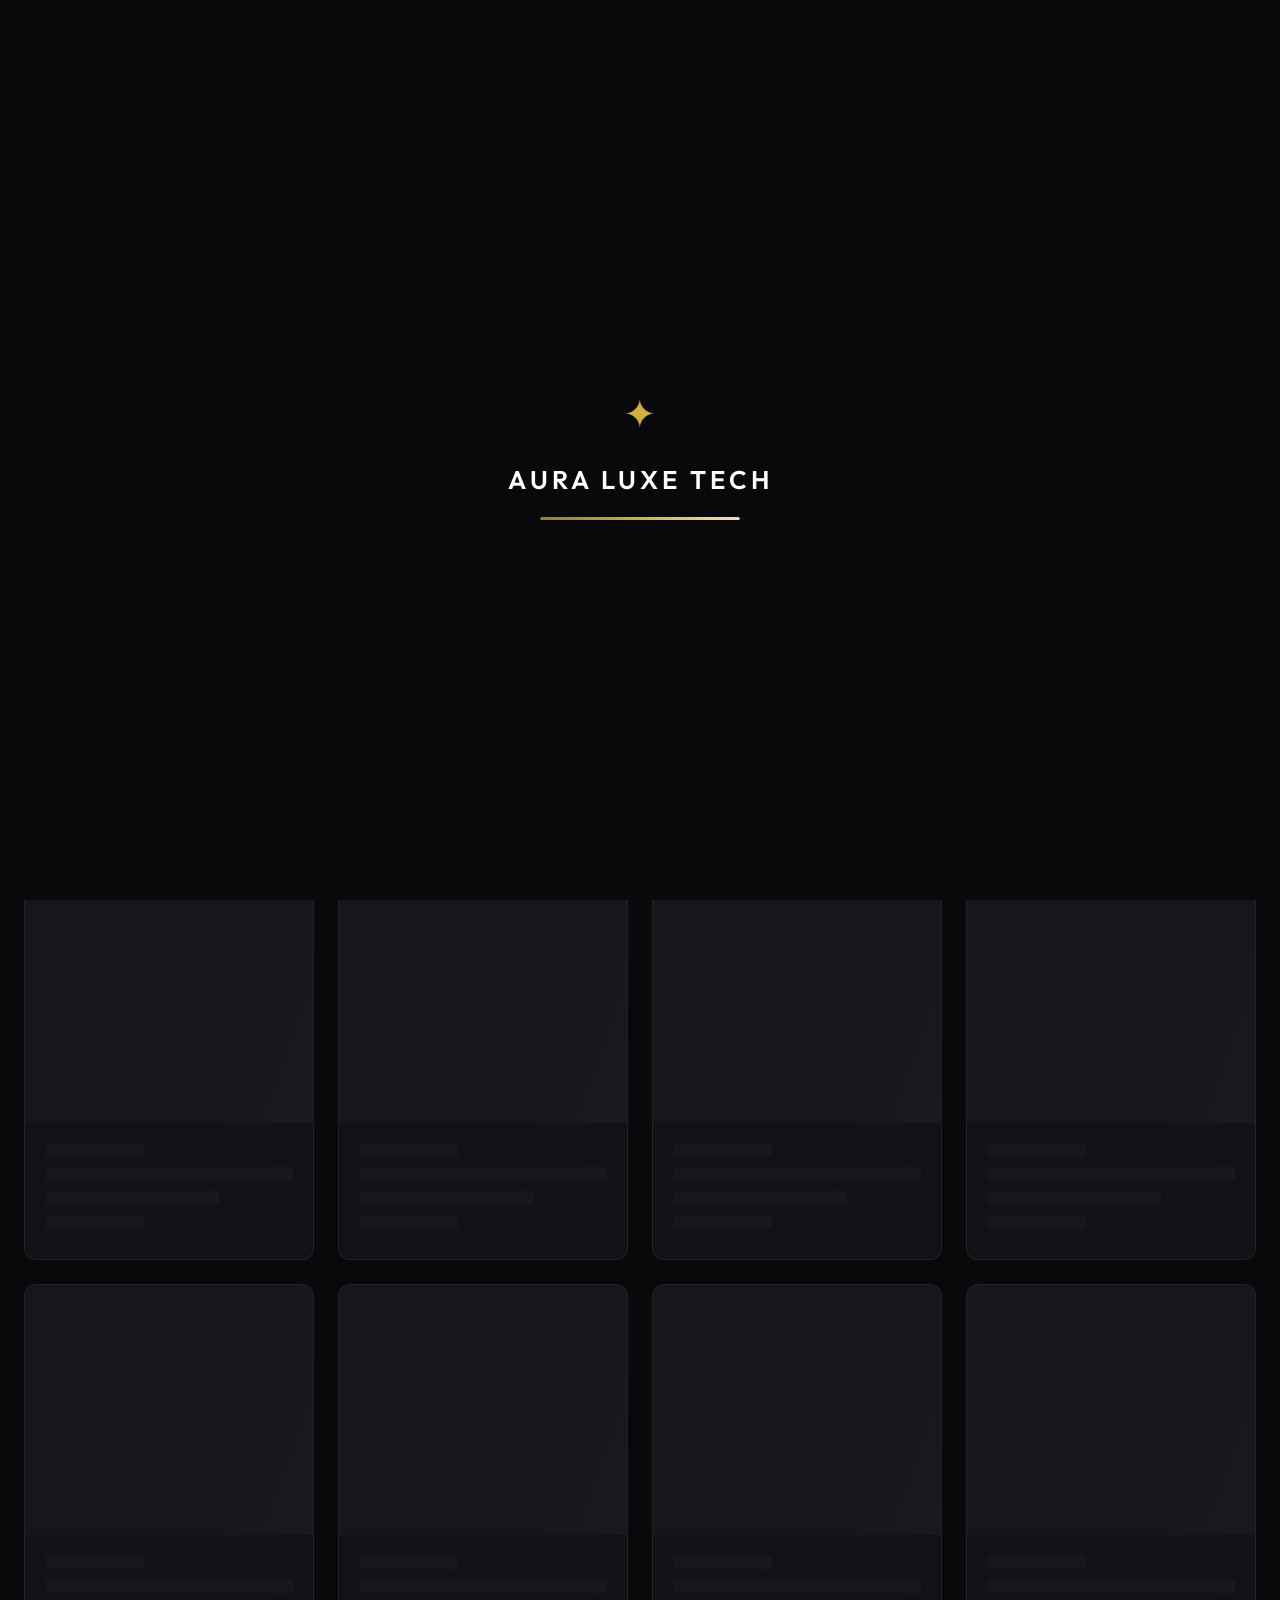
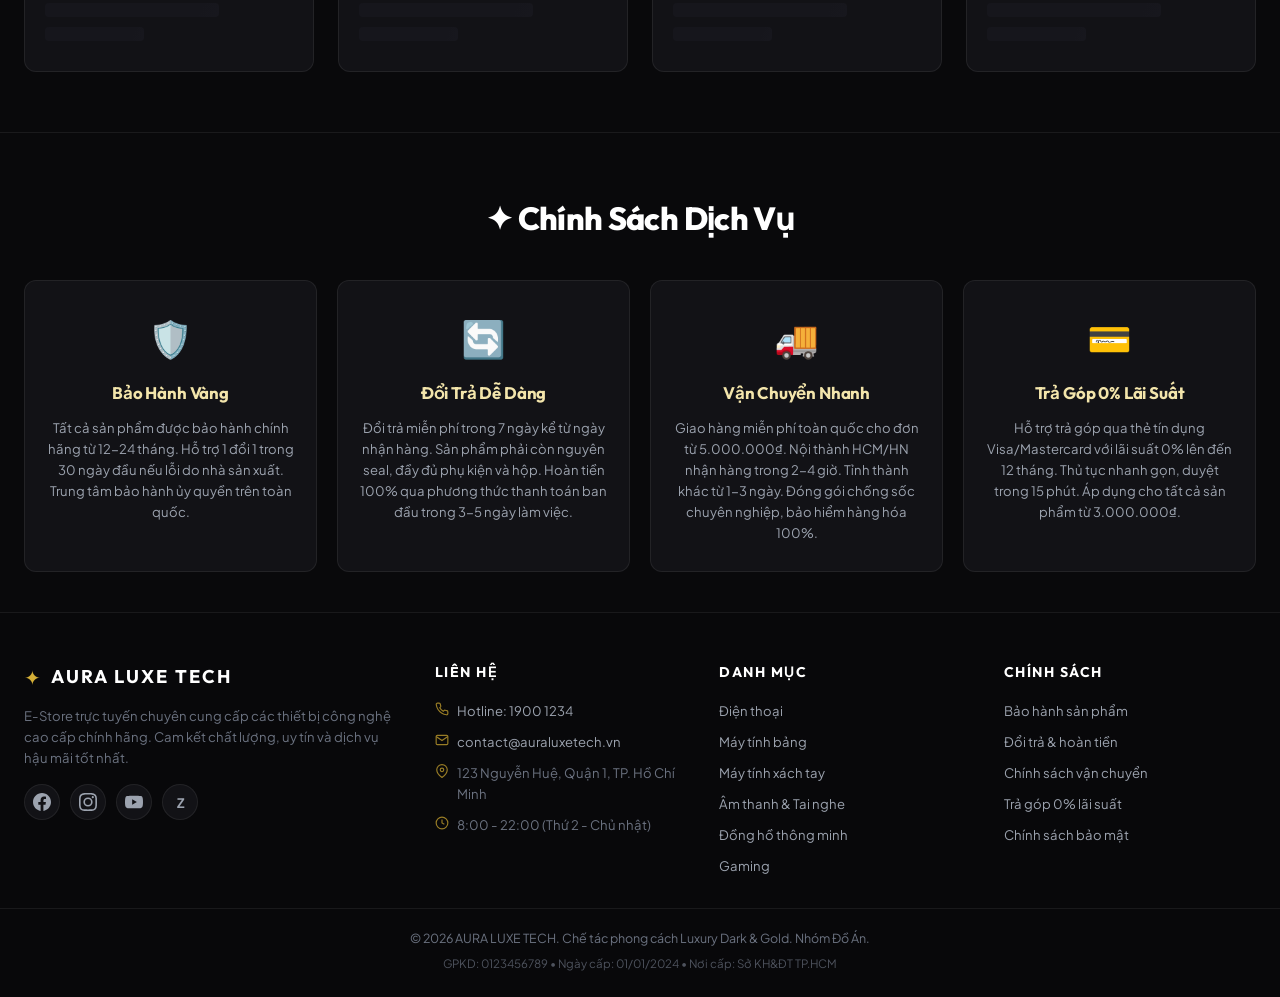
==== commit 520e298e: "feat: upgrade typography with Outfit & Plus Jakarta Sans fonts and modern luxury styling" ====
--- a/index.html
+++ b/index.html
@@ -22,10 +22,10 @@
   <!-- Favicon (inline SVG) -->
   <link rel="icon" type="image/svg+xml" href="data:image/svg+xml,<svg xmlns='http://www.w3.org/2000/svg' viewBox='0 0 100 100'><rect width='100' height='100' rx='20' fill='%2309090b'/><text x='50' y='68' font-size='55' text-anchor='middle' fill='%23d4af37'>✦</text></svg>">
 
-  <!-- Google Fonts -->
+  <!-- Google Fonts: Luxury Modern Tech Typography -->
   <link rel="preconnect" href="https://fonts.googleapis.com">
   <link rel="preconnect" href="https://fonts.gstatic.com" crossorigin>
-  <link href="https://fonts.googleapis.com/css2?family=Playfair+Display:wght@500;600;700&family=Plus+Jakarta+Sans:wght@300;400;500;600;700&display=swap" rel="stylesheet">
+  <link href="https://fonts.googleapis.com/css2?family=Be+Vietnam+Pro:wght@300;400;500;600;700;800&family=Outfit:wght@300;400;500;600;700;800;900&family=Plus+Jakarta+Sans:ital,wght@0,300;0,400;0,500;0,600;0,700;0,800;1,400&display=swap" rel="stylesheet">
 
   <!-- Style -->
   <link rel="stylesheet" href="css/style.css">
--- a/css/style.css
+++ b/css/style.css
@@ -30,8 +30,9 @@
   --radius-lg: 18px;
   --radius-full: 9999px;
 
-  --font-display: 'Playfair Display', Georgia, serif;
-  --font-body: 'Plus Jakarta Sans', -apple-system, BlinkMacSystemFont, sans-serif;
+  --font-display: 'Outfit', 'Plus Jakarta Sans', -apple-system, BlinkMacSystemFont, 'Segoe UI', Roboto, sans-serif;
+  --font-body: 'Plus Jakarta Sans', 'Be Vietnam Pro', -apple-system, BlinkMacSystemFont, 'Segoe UI', Roboto, sans-serif;
+  --font-mono: 'Space Grotesk', 'SF Mono', Consolas, monospace;
   
   --transition-fast: 0.2s cubic-bezier(0.16, 1, 0.3, 1);
   --transition-smooth: 0.35s cubic-bezier(0.16, 1, 0.3, 1);
@@ -58,6 +59,14 @@
   color: var(--text-main);
   color-scheme: dark;
   -webkit-font-smoothing: antialiased;
+  -moz-osx-font-smoothing: grayscale;
+  text-rendering: optimizeLegibility;
+}
+
+h1, h2, h3, h4, h5, h6 {
+  font-family: var(--font-display);
+  color: var(--text-pure);
+  letter-spacing: -0.02em;
 }
 
 body {
@@ -251,8 +260,9 @@
 .brand-title {
   font-family: var(--font-display);
   font-size: 1.4rem;
-  letter-spacing: 2px;
-  font-weight: 600;
+  letter-spacing: 2.5px;
+  font-weight: 700;
+  text-transform: uppercase;
   color: var(--text-pure);
 }
 
@@ -380,22 +390,23 @@
   display: inline-flex;
   align-items: center;
   gap: 8px;
+  font-family: var(--font-display);
   font-size: 0.8rem;
-  letter-spacing: 2.5px;
+  letter-spacing: 3px;
   text-transform: uppercase;
   color: var(--gold-primary);
   margin-bottom: 16px;
-  font-weight: 500;
+  font-weight: 600;
 }
 
 .hero-title {
   font-family: var(--font-display);
-  font-size: clamp(2.2rem, 4.5vw, 3.4rem);
-  line-height: 1.15;
-  font-weight: 600;
+  font-size: clamp(2.4rem, 5vw, 3.8rem);
+  line-height: 1.12;
+  font-weight: 800;
   color: var(--text-pure);
-  margin-bottom: 18px;
-  letter-spacing: -0.5px;
+  margin-bottom: 20px;
+  letter-spacing: -0.03em;
 }
 
 .hero-desc {
@@ -1046,11 +1057,13 @@
 }
 
 .card-title {
-  font-size: 1.05rem;
+  font-family: var(--font-display);
+  font-size: 1.1rem;
   font-weight: 600;
   color: var(--text-pure);
   margin-bottom: 8px;
   line-height: 1.35;
+  letter-spacing: -0.01em;
 }
 
 /* Rating stars on card */
@@ -1121,9 +1134,11 @@
 
 .card-price {
   font-family: var(--font-display);
-  font-size: 1.2rem;
+  font-size: 1.25rem;
   color: var(--gold-light);
-  font-weight: 600;
+  font-weight: 700;
+  letter-spacing: -0.01em;
+  font-variant-numeric: tabular-nums;
 }
 
 .btn-detail {
@@ -1407,9 +1422,11 @@
 
 .modal-title {
   font-family: var(--font-display);
-  font-size: 1.8rem;
+  font-size: 1.85rem;
+  font-weight: 700;
+  letter-spacing: -0.02em;
   color: var(--text-pure);
-  line-height: 1.2;
+  line-height: 1.25;
   margin-bottom: 8px;
 }
 
@@ -1443,9 +1460,11 @@
 
 .modal-price {
   font-family: var(--font-display);
-  font-size: 1.9rem;
+  font-size: 2rem;
   color: var(--gold-light);
-  font-weight: 600;
+  font-weight: 700;
+  letter-spacing: -0.015em;
+  font-variant-numeric: tabular-nums;
 }
 
 .modal-warranty {
@@ -1827,7 +1846,9 @@
 
 .policy-main-title {
   font-family: var(--font-display);
-  font-size: 1.8rem;
+  font-size: 2rem;
+  font-weight: 800;
+  letter-spacing: -0.02em;
   color: var(--text-pure);
   text-align: center;
   margin-bottom: 36px;
@@ -1860,10 +1881,12 @@
 }
 
 .policy-card h3 {
-  font-size: 1rem;
+  font-family: var(--font-display);
+  font-size: 1.05rem;
   color: var(--gold-light);
   margin-bottom: 10px;
-  font-weight: 600;
+  font-weight: 700;
+  letter-spacing: -0.01em;
 }
 
 .policy-card p {
@@ -1903,9 +1926,11 @@
 
 .footer-title {
   font-family: var(--font-display);
-  font-size: 1.1rem;
+  font-size: 1.15rem;
+  font-weight: 700;
   color: var(--text-pure);
-  letter-spacing: 1px;
+  letter-spacing: 2px;
+  text-transform: uppercase;
 }
 
 .footer-desc {
@@ -1949,12 +1974,13 @@
 }
 
 .footer-col-title {
+  font-family: var(--font-display);
   font-size: 0.88rem;
   color: var(--text-pure);
   text-transform: uppercase;
-  letter-spacing: 1px;
+  letter-spacing: 1.5px;
   margin-bottom: 16px;
-  font-weight: 600;
+  font-weight: 700;
 }
 
 .footer-links {
@@ -2608,7 +2634,9 @@
 
 .order-success-title {
   font-family: var(--font-display);
-  font-size: 1.8rem;
+  font-size: 1.85rem;
+  font-weight: 800;
+  letter-spacing: -0.02em;
   color: var(--gold-light);
   margin-bottom: 10px;
 }
@@ -2641,7 +2669,7 @@
 .order-detail-row span:first-child { color: var(--text-dim); }
 
 .order-number {
-  font-family: var(--font-body);
+  font-family: var(--font-mono);
   font-weight: 700;
   color: var(--gold-primary) !important;
   letter-spacing: 1px;
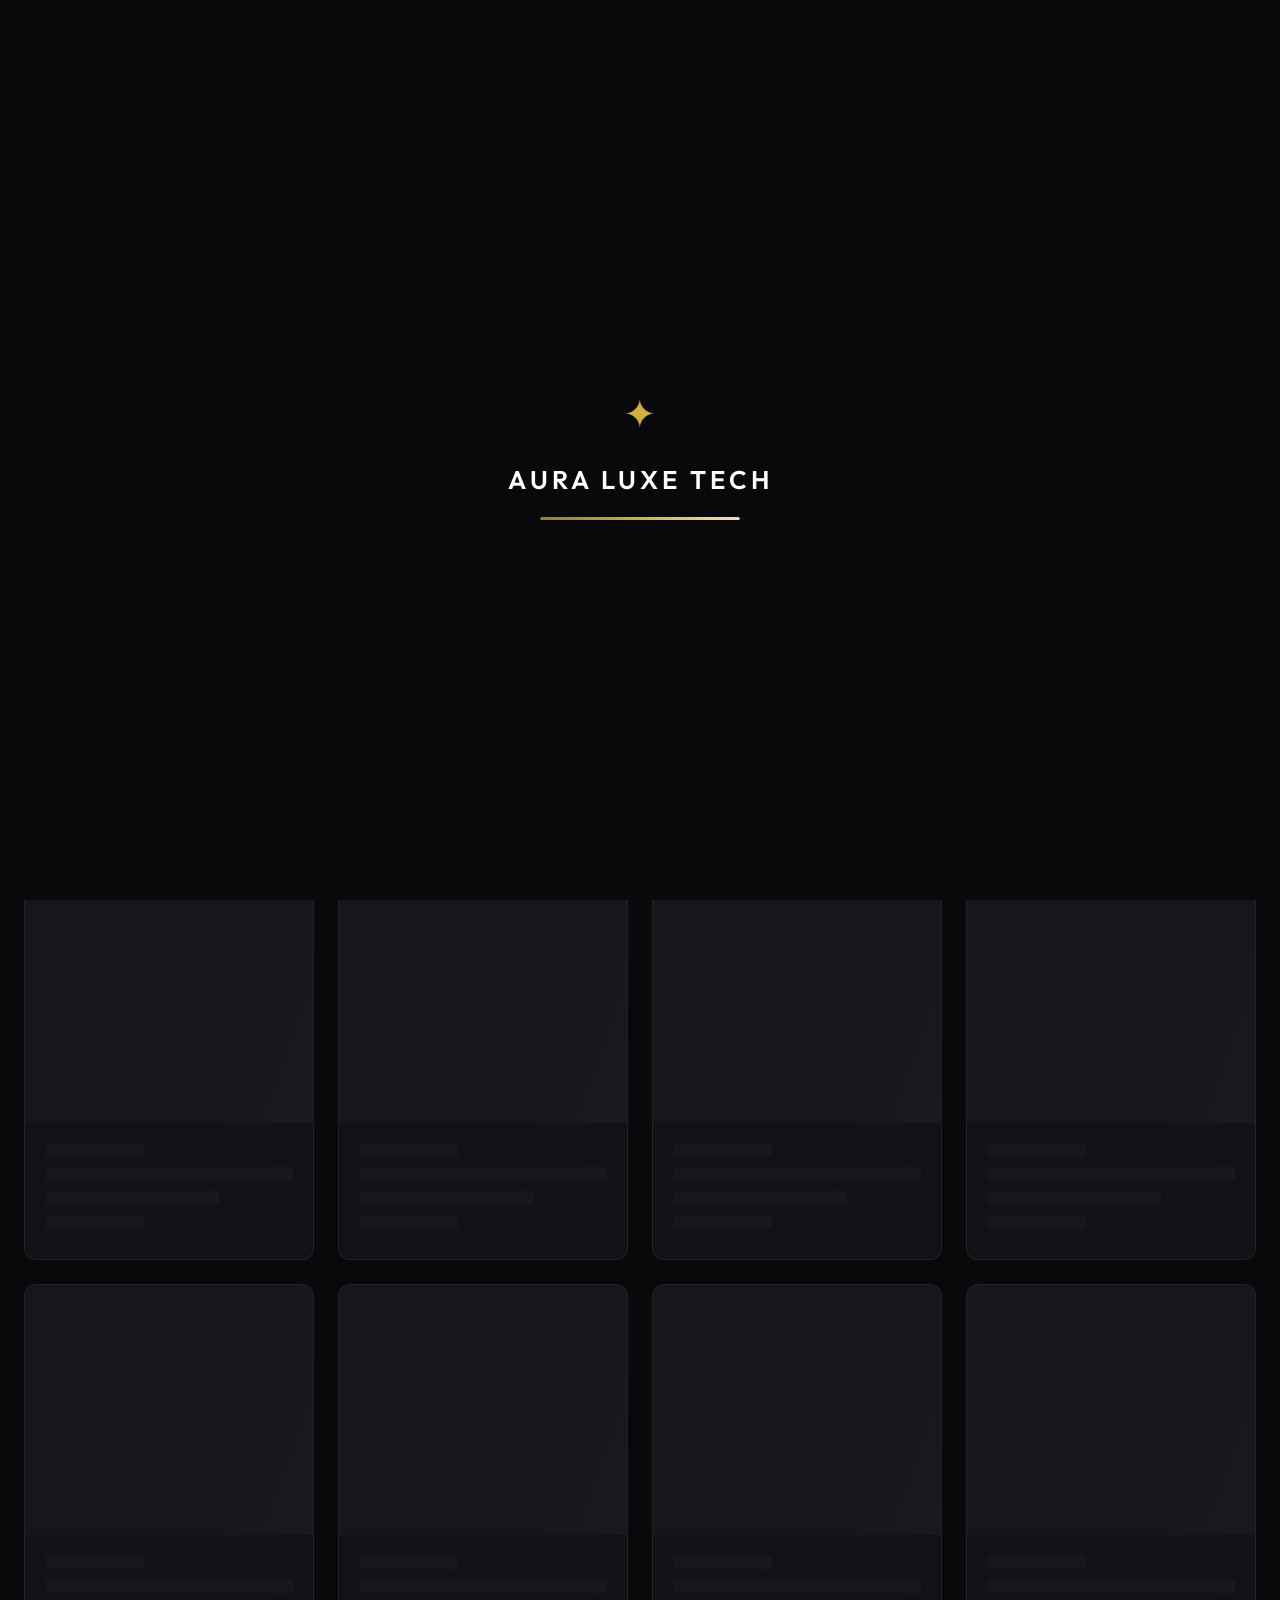
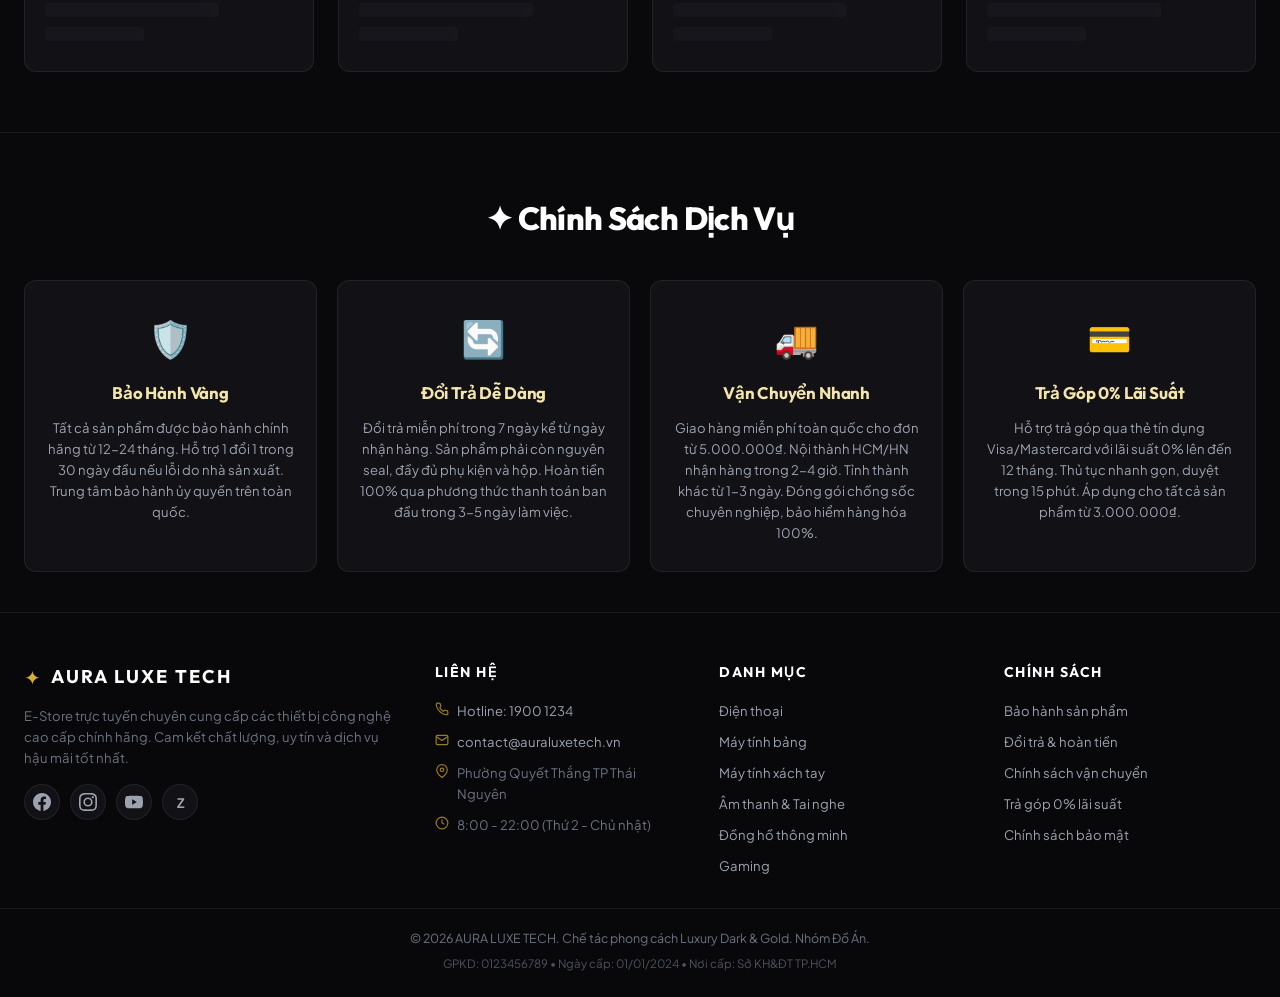
==== commit db3fccc5: "fix: format HTML code, update address to Phường Quyết Thắng TP Thái Nguyên" ====
--- a/index.html
+++ b/index.html
@@ -1,13 +1,16 @@
 <!DOCTYPE html>
 <html lang="vi">
+
 <head>
   <meta charset="UTF-8">
   <meta name="viewport" content="width=device-width, initial-scale=1.0, viewport-fit=cover">
   <meta name="theme-color" content="#09090b">
   <meta name="color-scheme" content="dark">
   <title>AURA LUXE TECH — E-Store Thiết Bị Công Nghệ Cao Cấp</title>
-  <meta name="description" content="E-Store trực tuyến các thiết bị điện thoại, máy tính bảng, laptop và phụ kiện công nghệ cao cấp chính hãng. Bảo hành 12-24 tháng, trả góp 0%, giao hàng miễn phí toàn quốc.">
-  <meta name="keywords" content="AURA LUXE TECH, công nghệ cao cấp, điện thoại, laptop, tablet, tai nghe, đồng hồ thông minh, chính hãng">
+  <meta name="description"
+    content="E-Store trực tuyến các thiết bị điện thoại, máy tính bảng, laptop và phụ kiện công nghệ cao cấp chính hãng. Bảo hành 12-24 tháng, trả góp 0%, giao hàng miễn phí toàn quốc.">
+  <meta name="keywords"
+    content="AURA LUXE TECH, công nghệ cao cấp, điện thoại, laptop, tablet, tai nghe, đồng hồ thông minh, chính hãng">
   <meta name="author" content="AURA LUXE TECH">
   <link rel="canonical" href="https://aura-luxe-tech-estore.vercel.app/">
 
@@ -15,17 +18,22 @@
   <meta property="og:type" content="website">
   <meta property="og:url" content="https://aura-luxe-tech-estore.vercel.app/">
   <meta property="og:title" content="AURA LUXE TECH — Công Nghệ Cao Cấp Chính Hãng">
-  <meta property="og:description" content="Khám phá bộ sưu tập thiết bị công nghệ đẳng cấp: iPhone, Samsung, MacBook, AirPods, và nhiều hơn nữa. Bảo hành vàng, trả góp 0%.">
-  <meta property="og:image" content="https://images.unsplash.com/photo-1468495244123-6c6c332eeece?q=80&w=1200&auto=format&fit=crop">
+  <meta property="og:description"
+    content="Khám phá bộ sưu tập thiết bị công nghệ đẳng cấp: iPhone, Samsung, MacBook, AirPods, và nhiều hơn nữa. Bảo hành vàng, trả góp 0%.">
+  <meta property="og:image"
+    content="https://images.unsplash.com/photo-1468495244123-6c6c332eeece?q=80&w=1200&auto=format&fit=crop">
   <meta property="og:locale" content="vi_VN">
 
   <!-- Favicon (inline SVG) -->
-  <link rel="icon" type="image/svg+xml" href="data:image/svg+xml,<svg xmlns='http://www.w3.org/2000/svg' viewBox='0 0 100 100'><rect width='100' height='100' rx='20' fill='%2309090b'/><text x='50' y='68' font-size='55' text-anchor='middle' fill='%23d4af37'>✦</text></svg>">
+  <link rel="icon" type="image/svg+xml"
+    href="data:image/svg+xml,<svg xmlns='http://www.w3.org/2000/svg' viewBox='0 0 100 100'><rect width='100' height='100' rx='20' fill='%2309090b'/><text x='50' y='68' font-size='55' text-anchor='middle' fill='%23d4af37'>✦</text></svg>">
 
   <!-- Google Fonts: Luxury Modern Tech Typography -->
   <link rel="preconnect" href="https://fonts.googleapis.com">
   <link rel="preconnect" href="https://fonts.gstatic.com" crossorigin>
-  <link href="https://fonts.googleapis.com/css2?family=Be+Vietnam+Pro:wght@300;400;500;600;700;800&family=Outfit:wght@300;400;500;600;700;800;900&family=Plus+Jakarta+Sans:ital,wght@0,300;0,400;0,500;0,600;0,700;0,800;1,400&display=swap" rel="stylesheet">
+  <link
+    href="https://fonts.googleapis.com/css2?family=Be+Vietnam+Pro:wght@300;400;500;600;700;800&family=Outfit:wght@300;400;500;600;700;800;900&family=Plus+Jakarta+Sans:ital,wght@0,300;0,400;0,500;0,600;0,700;0,800;1,400&display=swap"
+    rel="stylesheet">
 
   <!-- Style -->
   <link rel="stylesheet" href="css/style.css">
@@ -39,6 +47,7 @@
     gtag('config', 'G-XXXXXXXXXX');
   </script> -->
 </head>
+
 <body>
 
   <!-- Preloader -->
@@ -46,7 +55,9 @@
     <div class="preloader-inner">
       <div class="preloader-icon">✦</div>
       <div class="preloader-text">AURA LUXE TECH</div>
-      <div class="preloader-bar"><div class="preloader-bar-fill"></div></div>
+      <div class="preloader-bar">
+        <div class="preloader-bar-fill"></div>
+      </div>
     </div>
   </div>
 
@@ -65,8 +76,10 @@
 
       <div class="nav-actions">
         <!-- Compare Button -->
-        <button type="button" class="compare-nav-btn" id="compareNavBtn" title="So sánh sản phẩm" aria-label="So sánh sản phẩm">
-          <svg width="20" height="20" viewBox="0 0 24 24" fill="none" stroke="currentColor" stroke-width="2" stroke-linecap="round" stroke-linejoin="round">
+        <button type="button" class="compare-nav-btn" id="compareNavBtn" title="So sánh sản phẩm"
+          aria-label="So sánh sản phẩm">
+          <svg width="20" height="20" viewBox="0 0 24 24" fill="none" stroke="currentColor" stroke-width="2"
+            stroke-linecap="round" stroke-linejoin="round">
             <line x1="18" y1="20" x2="18" y2="10"></line>
             <line x1="12" y1="20" x2="12" y2="4"></line>
             <line x1="6" y1="20" x2="6" y2="14"></line>
@@ -75,16 +88,21 @@
         </button>
 
         <!-- Wishlist Button -->
-        <button type="button" class="wishlist-nav-btn" id="wishlistNavBtn" title="Danh sách yêu thích" aria-label="Xem danh sách yêu thích">
-          <svg width="20" height="20" viewBox="0 0 24 24" fill="none" stroke="currentColor" stroke-width="2" stroke-linecap="round" stroke-linejoin="round">
-            <path d="M20.84 4.61a5.5 5.5 0 0 0-7.78 0L12 5.67l-1.06-1.06a5.5 5.5 0 0 0-7.78 7.78l1.06 1.06L12 21.23l7.78-7.78 1.06-1.06a5.5 5.5 0 0 0 0-7.78z"></path>
+        <button type="button" class="wishlist-nav-btn" id="wishlistNavBtn" title="Danh sách yêu thích"
+          aria-label="Xem danh sách yêu thích">
+          <svg width="20" height="20" viewBox="0 0 24 24" fill="none" stroke="currentColor" stroke-width="2"
+            stroke-linecap="round" stroke-linejoin="round">
+            <path
+              d="M20.84 4.61a5.5 5.5 0 0 0-7.78 0L12 5.67l-1.06-1.06a5.5 5.5 0 0 0-7.78 7.78l1.06 1.06L12 21.23l7.78-7.78 1.06-1.06a5.5 5.5 0 0 0 0-7.78z">
+            </path>
           </svg>
           <span class="wishlist-count" id="wishlistCount">0</span>
         </button>
 
         <!-- Cart Button -->
         <button type="button" class="cart-nav-btn" id="cartNavBtn" title="Giỏ hàng" aria-label="Mở giỏ hàng">
-          <svg width="20" height="20" viewBox="0 0 24 24" fill="none" stroke="currentColor" stroke-width="2" stroke-linecap="round" stroke-linejoin="round">
+          <svg width="20" height="20" viewBox="0 0 24 24" fill="none" stroke="currentColor" stroke-width="2"
+            stroke-linecap="round" stroke-linejoin="round">
             <circle cx="9" cy="21" r="1"></circle>
             <circle cx="20" cy="21" r="1"></circle>
             <path d="M1 1h4l2.68 13.39a2 2 0 0 0 2 1.61h9.72a2 2 0 0 0 2-1.61L23 6H6"></path>
@@ -109,7 +127,8 @@
         </div>
         <h2 class="hero-title">Đỉnh Cao Chế Tác &amp; Công Nghệ Tương Lai</h2>
         <p class="hero-desc">
-          Khám phá danh mục thiết bị di động, âm thanh và phụ kiện công nghệ được tuyển chọn khắt khe từ những thương hiệu hàng đầu thế giới với tiêu chuẩn hoàn thiện titanium và thủ công tinh xảo.
+          Khám phá danh mục thiết bị di động, âm thanh và phụ kiện công nghệ được tuyển chọn khắt khe từ những thương
+          hiệu hàng đầu thế giới với tiêu chuẩn hoàn thiện titanium và thủ công tinh xảo.
         </p>
         <div class="hero-stats">
           <div class="stat-item">
@@ -130,7 +149,8 @@
       <!-- Featured Product Card -->
       <div class="hero-featured-card reveal-on-scroll" id="heroFeatured" title="Nhấp để xem chi tiết iPhone 16 Pro Max">
         <span class="hero-featured-badge">Tiêu Điểm Hôm Nay</span>
-        <img src="images/iphone-16-pro-max.jpg" alt="iPhone 16 Pro Max Desert Titanium" class="hero-featured-img" id="heroImg">
+        <img src="images/iphone-16-pro-max.jpg" alt="iPhone 16 Pro Max Desert Titanium" class="hero-featured-img"
+          id="heroImg">
         <div class="hero-featured-info">
           <div>
             <h3 class="hero-featured-name">iPhone 16 Pro Max</h3>
@@ -159,13 +179,17 @@
       <div class="controls-top">
         <div class="search-box">
           <span class="search-icon">
-            <svg width="18" height="18" viewBox="0 0 24 24" fill="none" stroke="currentColor" stroke-width="2" stroke-linecap="round" stroke-linejoin="round">
+            <svg width="18" height="18" viewBox="0 0 24 24" fill="none" stroke="currentColor" stroke-width="2"
+              stroke-linecap="round" stroke-linejoin="round">
               <circle cx="11" cy="11" r="8"></circle>
               <line x1="21" y1="21" x2="16.65" y2="16.65"></line>
             </svg>
           </span>
-          <input type="text" id="searchInput" class="search-input" placeholder="Tìm kiếm theo tên sản phẩm, chip, công nghệ..." autocomplete="off" aria-label="Tìm kiếm sản phẩm">
-          <button type="button" id="clearSearchBtn" class="search-clear" title="Xóa tìm kiếm" aria-label="Xóa tìm kiếm">✕</button>
+          <input type="text" id="searchInput" class="search-input"
+            placeholder="Tìm kiếm theo tên sản phẩm, chip, công nghệ..." autocomplete="off"
+            aria-label="Tìm kiếm sản phẩm">
+          <button type="button" id="clearSearchBtn" class="search-clear" title="Xóa tìm kiếm"
+            aria-label="Xóa tìm kiếm">✕</button>
         </div>
         <div class="sort-group">
           <label for="sortSelect" class="sort-label">Sắp xếp:</label>
@@ -192,12 +216,24 @@
       <!-- Price Range Filter -->
       <div class="price-filter" id="priceFilter">
         <label class="price-filter-label">
-          <svg width="14" height="14" viewBox="0 0 24 24" fill="none" stroke="currentColor" stroke-width="2"><line x1="4" y1="21" x2="4" y2="14"/><line x1="4" y1="10" x2="4" y2="3"/><line x1="12" y1="21" x2="12" y2="12"/><line x1="12" y1="8" x2="12" y2="3"/><line x1="20" y1="21" x2="20" y2="16"/><line x1="20" y1="12" x2="20" y2="3"/><line x1="1" y1="14" x2="7" y2="14"/><line x1="9" y1="8" x2="15" y2="8"/><line x1="17" y1="16" x2="23" y2="16"/></svg>
+          <svg width="14" height="14" viewBox="0 0 24 24" fill="none" stroke="currentColor" stroke-width="2">
+            <line x1="4" y1="21" x2="4" y2="14" />
+            <line x1="4" y1="10" x2="4" y2="3" />
+            <line x1="12" y1="21" x2="12" y2="12" />
+            <line x1="12" y1="8" x2="12" y2="3" />
+            <line x1="20" y1="21" x2="20" y2="16" />
+            <line x1="20" y1="12" x2="20" y2="3" />
+            <line x1="1" y1="14" x2="7" y2="14" />
+            <line x1="9" y1="8" x2="15" y2="8" />
+            <line x1="17" y1="16" x2="23" y2="16" />
+          </svg>
           Lọc theo giá:
         </label>
         <div class="price-range-wrapper">
-          <input type="range" id="priceMin" class="price-range" min="0" max="100000000" step="1000000" value="0" aria-label="Giá tối thiểu">
-          <input type="range" id="priceMax" class="price-range" min="0" max="100000000" step="1000000" value="100000000" aria-label="Giá tối đa">
+          <input type="range" id="priceMin" class="price-range" min="0" max="100000000" step="1000000" value="0"
+            aria-label="Giá tối thiểu">
+          <input type="range" id="priceMax" class="price-range" min="0" max="100000000" step="1000000" value="100000000"
+            aria-label="Giá tối đa">
         </div>
         <div class="price-range-values">
           <span id="priceMinVal">0₫</span>
@@ -222,7 +258,8 @@
   </main>
 
   <!-- Product Detail Modal -->
-  <div class="modal-overlay" id="productModal" role="dialog" aria-modal="true" aria-hidden="true" aria-label="Chi tiết sản phẩm">
+  <div class="modal-overlay" id="productModal" role="dialog" aria-modal="true" aria-hidden="true"
+    aria-label="Chi tiết sản phẩm">
     <div class="modal-container">
       <button type="button" class="modal-close-btn" id="modalCloseBtn" aria-label="Đóng chi tiết sản phẩm">✕</button>
       <div class="modal-grid">
@@ -253,7 +290,9 @@
           <p class="modal-desc" id="modalDesc">Mô tả sản phẩm</p>
           <h4 class="specs-title">
             <svg width="16" height="16" viewBox="0 0 24 24" fill="none" stroke="var(--gold-primary)" stroke-width="2">
-              <polygon points="12 2 15.09 8.26 22 9.27 17 14.14 18.18 21.02 12 17.77 5.82 21.02 7 14.14 2 9.27 8.91 8.26 12 2"></polygon>
+              <polygon
+                points="12 2 15.09 8.26 22 9.27 17 14.14 18.18 21.02 12 17.77 5.82 21.02 7 14.14 2 9.27 8.91 8.26 12 2">
+              </polygon>
             </svg>
             Thông Số Kỹ Thuật Chính
           </h4>
@@ -269,19 +308,24 @@
               </svg>
               Thêm vào giỏ hàng
             </button>
-            <button type="button" class="btn-secondary-action" id="modalCompareBtn" title="So sánh sản phẩm" aria-label="Thêm vào so sánh">
+            <button type="button" class="btn-secondary-action" id="modalCompareBtn" title="So sánh sản phẩm"
+              aria-label="Thêm vào so sánh">
               <svg width="16" height="16" viewBox="0 0 24 24" fill="none" stroke="currentColor" stroke-width="2">
                 <line x1="18" y1="20" x2="18" y2="10"></line>
                 <line x1="12" y1="20" x2="12" y2="4"></line>
                 <line x1="6" y1="20" x2="6" y2="14"></line>
               </svg>
             </button>
-            <button type="button" class="btn-secondary-action" id="modalWishlistBtn" title="Thêm vào yêu thích" aria-label="Thêm vào yêu thích">
+            <button type="button" class="btn-secondary-action" id="modalWishlistBtn" title="Thêm vào yêu thích"
+              aria-label="Thêm vào yêu thích">
               <svg width="16" height="16" viewBox="0 0 24 24" fill="none" stroke="currentColor" stroke-width="2">
-                <path d="M20.84 4.61a5.5 5.5 0 0 0-7.78 0L12 5.67l-1.06-1.06a5.5 5.5 0 0 0-7.78 7.78l1.06 1.06L12 21.23l7.78-7.78 1.06-1.06a5.5 5.5 0 0 0 0-7.78z"></path>
+                <path
+                  d="M20.84 4.61a5.5 5.5 0 0 0-7.78 0L12 5.67l-1.06-1.06a5.5 5.5 0 0 0-7.78 7.78l1.06 1.06L12 21.23l7.78-7.78 1.06-1.06a5.5 5.5 0 0 0 0-7.78z">
+                </path>
               </svg>
             </button>
-            <button type="button" class="btn-secondary-action" id="modalShareBtn" title="Sao chép liên kết" aria-label="Sao chép liên kết sản phẩm">
+            <button type="button" class="btn-secondary-action" id="modalShareBtn" title="Sao chép liên kết"
+              aria-label="Sao chép liên kết sản phẩm">
               <svg width="16" height="16" viewBox="0 0 24 24" fill="none" stroke="currentColor" stroke-width="2">
                 <path d="M10 13a5 5 0 0 0 7.54.54l3-3a5 5 0 0 0-7.07-7.07l-1.72 1.71"></path>
                 <path d="M14 11a5 5 0 0 0-7.54-.54l-3 3a5 5 0 0 0 7.07 7.07l1.71-1.71"></path>
@@ -300,7 +344,8 @@
   </div>
 
   <!-- Compare Modal -->
-  <div class="modal-overlay" id="compareModal" role="dialog" aria-modal="true" aria-hidden="true" aria-label="So sánh sản phẩm">
+  <div class="modal-overlay" id="compareModal" role="dialog" aria-modal="true" aria-hidden="true"
+    aria-label="So sánh sản phẩm">
     <div class="modal-container compare-container">
       <button type="button" class="modal-close-btn" id="compareCloseBtn" aria-label="Đóng so sánh">✕</button>
       <div class="compare-content">
@@ -313,7 +358,8 @@
           So Sánh Sản Phẩm
         </h2>
         <div class="compare-table-wrapper" id="compareTableWrapper">
-          <p class="compare-empty">Chưa có sản phẩm nào để so sánh. Nhấn nút <strong>≡</strong> trên sản phẩm để thêm.</p>
+          <p class="compare-empty">Chưa có sản phẩm nào để so sánh. Nhấn nút <strong>≡</strong> trên sản phẩm để thêm.
+          </p>
         </div>
       </div>
     </div>
@@ -368,7 +414,8 @@
           </svg>
           Tiến hành thanh toán
         </button>
-        <button type="button" class="btn-clear-cart" id="btnClearCart" aria-label="Xóa toàn bộ giỏ hàng">Xóa toàn bộ giỏ hàng</button>
+        <button type="button" class="btn-clear-cart" id="btnClearCart" aria-label="Xóa toàn bộ giỏ hàng">Xóa toàn bộ giỏ
+          hàng</button>
       </div>
     </div>
   </div>
@@ -376,10 +423,11 @@
   <!-- ============================================================
        CHECKOUT MODAL
        ============================================================ -->
-  <div class="modal-overlay" id="checkoutModal" role="dialog" aria-modal="true" aria-hidden="true" aria-label="Thanh toán đơn hàng">
+  <div class="modal-overlay" id="checkoutModal" role="dialog" aria-modal="true" aria-hidden="true"
+    aria-label="Thanh toán đơn hàng">
     <div class="modal-container checkout-container">
       <button type="button" class="modal-close-btn" id="checkoutCloseBtn" aria-label="Đóng thanh toán">✕</button>
-      
+
       <div class="checkout-content">
         <h2 class="checkout-title">
           <svg width="24" height="24" viewBox="0 0 24 24" fill="none" stroke="var(--gold-primary)" stroke-width="2">
@@ -402,7 +450,8 @@
               <div class="form-row">
                 <div class="form-group">
                   <label for="custPhone">Số điện thoại *</label>
-                  <input type="tel" id="custPhone" class="form-input" placeholder="0901 234 567" required inputmode="numeric">
+                  <input type="tel" id="custPhone" class="form-input" placeholder="0901 234 567" required
+                    inputmode="numeric">
                   <span class="form-error" id="custPhoneError"></span>
                 </div>
                 <div class="form-group">
@@ -413,20 +462,24 @@
               </div>
               <div class="form-group">
                 <label for="custAddress">Địa chỉ giao hàng *</label>
-                <textarea id="custAddress" class="form-input form-textarea" placeholder="Số nhà, đường, phường/xã, quận/huyện, tỉnh/thành phố" required></textarea>
+                <textarea id="custAddress" class="form-input form-textarea"
+                  placeholder="Số nhà, đường, phường/xã, quận/huyện, tỉnh/thành phố" required></textarea>
                 <span class="form-error" id="custAddressError"></span>
               </div>
               <div class="form-group">
                 <label for="custNote">Ghi chú đơn hàng</label>
-                <textarea id="custNote" class="form-input form-textarea" placeholder="Ví dụ: Giao hàng giờ hành chính, gọi trước khi giao..."></textarea>
+                <textarea id="custNote" class="form-input form-textarea"
+                  placeholder="Ví dụ: Giao hàng giờ hành chính, gọi trước khi giao..."></textarea>
               </div>
 
               <!-- Coupon Code -->
               <div class="form-group">
                 <label for="couponInput">Mã giảm giá</label>
                 <div class="coupon-row">
-                  <input type="text" id="couponInput" class="form-input coupon-input" placeholder="Nhập mã: AURA10, LUXE20..." autocomplete="off">
-                  <button type="button" id="applyCouponBtn" class="btn-apply-coupon" aria-label="Áp dụng mã giảm giá">Áp dụng</button>
+                  <input type="text" id="couponInput" class="form-input coupon-input"
+                    placeholder="Nhập mã: AURA10, LUXE20..." autocomplete="off">
+                  <button type="button" id="applyCouponBtn" class="btn-apply-coupon" aria-label="Áp dụng mã giảm giá">Áp
+                    dụng</button>
                 </div>
                 <span class="coupon-status" id="couponStatus"></span>
               </div>
@@ -496,12 +549,14 @@
   <!-- ============================================================
        ORDER SUCCESS MODAL
        ============================================================ -->
-  <div class="modal-overlay" id="orderSuccessModal" role="dialog" aria-modal="true" aria-hidden="true" aria-label="Đặt hàng thành công">
+  <div class="modal-overlay" id="orderSuccessModal" role="dialog" aria-modal="true" aria-hidden="true"
+    aria-label="Đặt hàng thành công">
     <div class="modal-container order-success-container">
       <div class="order-success-content">
         <div class="order-success-icon">✓</div>
         <h2 class="order-success-title">Đặt Hàng Thành Công!</h2>
-        <p class="order-success-desc">Cảm ơn quý khách đã tin tưởng AURA LUXE TECH.<br>Đơn hàng của bạn đã được ghi nhận.</p>
+        <p class="order-success-desc">Cảm ơn quý khách đã tin tưởng AURA LUXE TECH.<br>Đơn hàng của bạn đã được ghi
+          nhận.</p>
         <div class="order-success-details">
           <div class="order-detail-row">
             <span>Mã đơn hàng</span>
@@ -534,7 +589,8 @@
 
   <!-- Back to Top Button -->
   <button type="button" class="back-to-top" id="backToTop" aria-label="Cuộn lên đầu trang" title="Lên đầu trang">
-    <svg width="20" height="20" viewBox="0 0 24 24" fill="none" stroke="currentColor" stroke-width="2.5" stroke-linecap="round" stroke-linejoin="round">
+    <svg width="20" height="20" viewBox="0 0 24 24" fill="none" stroke="currentColor" stroke-width="2.5"
+      stroke-linecap="round" stroke-linejoin="round">
       <polyline points="18 15 12 9 6 15"></polyline>
     </svg>
   </button>
@@ -549,22 +605,26 @@
         <div class="policy-card">
           <div class="policy-icon">🛡️</div>
           <h3>Bảo Hành Vàng</h3>
-          <p>Tất cả sản phẩm được bảo hành chính hãng từ 12-24 tháng. Hỗ trợ 1 đổi 1 trong 30 ngày đầu nếu lỗi do nhà sản xuất. Trung tâm bảo hành ủy quyền trên toàn quốc.</p>
+          <p>Tất cả sản phẩm được bảo hành chính hãng từ 12-24 tháng. Hỗ trợ 1 đổi 1 trong 30 ngày đầu nếu lỗi do nhà
+            sản xuất. Trung tâm bảo hành ủy quyền trên toàn quốc.</p>
         </div>
         <div class="policy-card">
           <div class="policy-icon">🔄</div>
           <h3>Đổi Trả Dễ Dàng</h3>
-          <p>Đổi trả miễn phí trong 7 ngày kể từ ngày nhận hàng. Sản phẩm phải còn nguyên seal, đầy đủ phụ kiện và hộp. Hoàn tiền 100% qua phương thức thanh toán ban đầu trong 3-5 ngày làm việc.</p>
+          <p>Đổi trả miễn phí trong 7 ngày kể từ ngày nhận hàng. Sản phẩm phải còn nguyên seal, đầy đủ phụ kiện và hộp.
+            Hoàn tiền 100% qua phương thức thanh toán ban đầu trong 3-5 ngày làm việc.</p>
         </div>
         <div class="policy-card">
           <div class="policy-icon">🚚</div>
           <h3>Vận Chuyển Nhanh</h3>
-          <p>Giao hàng miễn phí toàn quốc cho đơn từ 5.000.000₫. Nội thành HCM/HN nhận hàng trong 2-4 giờ. Tỉnh thành khác từ 1-3 ngày. Đóng gói chống sốc chuyên nghiệp, bảo hiểm hàng hóa 100%.</p>
+          <p>Giao hàng miễn phí toàn quốc cho đơn từ 5.000.000₫. Nội thành HCM/HN nhận hàng trong 2-4 giờ. Tỉnh thành
+            khác từ 1-3 ngày. Đóng gói chống sốc chuyên nghiệp, bảo hiểm hàng hóa 100%.</p>
         </div>
         <div class="policy-card">
           <div class="policy-icon">💳</div>
           <h3>Trả Góp 0% Lãi Suất</h3>
-          <p>Hỗ trợ trả góp qua thẻ tín dụng Visa/Mastercard với lãi suất 0% lên đến 12 tháng. Thủ tục nhanh gọn, duyệt trong 15 phút. Áp dụng cho tất cả sản phẩm từ 3.000.000₫.</p>
+          <p>Hỗ trợ trả góp qua thẻ tín dụng Visa/Mastercard với lãi suất 0% lên đến 12 tháng. Thủ tục nhanh gọn, duyệt
+            trong 15 phút. Áp dụng cho tất cả sản phẩm từ 3.000.000₫.</p>
         </div>
       </div>
     </div>
@@ -580,18 +640,32 @@
           <span class="footer-brand-icon">✦</span>
           <h4 class="footer-title">AURA LUXE TECH</h4>
         </div>
-        <p class="footer-desc">E-Store trực tuyến chuyên cung cấp các thiết bị công nghệ cao cấp chính hãng. Cam kết chất lượng, uy tín và dịch vụ hậu mãi tốt nhất.</p>
+        <p class="footer-desc">E-Store trực tuyến chuyên cung cấp các thiết bị công nghệ cao cấp chính hãng. Cam kết
+          chất lượng, uy tín và dịch vụ hậu mãi tốt nhất.</p>
         <div class="footer-socials">
-          <a href="https://facebook.com" target="_blank" rel="noopener noreferrer" aria-label="Facebook" class="social-link">
-            <svg width="18" height="18" viewBox="0 0 24 24" fill="currentColor"><path d="M24 12.073c0-6.627-5.373-12-12-12s-12 5.373-12 12c0 5.99 4.388 10.954 10.125 11.854v-8.385H7.078v-3.47h3.047V9.43c0-3.007 1.792-4.669 4.533-4.669 1.312 0 2.686.235 2.686.235v2.953H15.83c-1.491 0-1.956.925-1.956 1.874v2.25h3.328l-.532 3.47h-2.796v8.385C19.612 23.027 24 18.062 24 12.073z"/></svg>
+          <a href="https://facebook.com" target="_blank" rel="noopener noreferrer" aria-label="Facebook"
+            class="social-link">
+            <svg width="18" height="18" viewBox="0 0 24 24" fill="currentColor">
+              <path
+                d="M24 12.073c0-6.627-5.373-12-12-12s-12 5.373-12 12c0 5.99 4.388 10.954 10.125 11.854v-8.385H7.078v-3.47h3.047V9.43c0-3.007 1.792-4.669 4.533-4.669 1.312 0 2.686.235 2.686.235v2.953H15.83c-1.491 0-1.956.925-1.956 1.874v2.25h3.328l-.532 3.47h-2.796v8.385C19.612 23.027 24 18.062 24 12.073z" />
+            </svg>
           </a>
-          <a href="https://instagram.com" target="_blank" rel="noopener noreferrer" aria-label="Instagram" class="social-link">
-            <svg width="18" height="18" viewBox="0 0 24 24" fill="currentColor"><path d="M12 2.163c3.204 0 3.584.012 4.85.07 3.252.148 4.771 1.691 4.919 4.919.058 1.265.069 1.645.069 4.849 0 3.205-.012 3.584-.069 4.849-.149 3.225-1.664 4.771-4.919 4.919-1.266.058-1.644.07-4.85.07-3.204 0-3.584-.012-4.849-.07-3.26-.149-4.771-1.699-4.919-4.92-.058-1.265-.07-1.644-.07-4.849 0-3.204.013-3.583.07-4.849.149-3.227 1.664-4.771 4.919-4.919 1.266-.057 1.645-.069 4.849-.069zM12 0C8.741 0 8.333.014 7.053.072 2.695.272.273 2.69.073 7.052.014 8.333 0 8.741 0 12c0 3.259.014 3.668.072 4.948.2 4.358 2.618 6.78 6.98 6.98C8.333 23.986 8.741 24 12 24c3.259 0 3.668-.014 4.948-.072 4.354-.2 6.782-2.618 6.979-6.98.059-1.28.073-1.689.073-4.948 0-3.259-.014-3.667-.072-4.947-.196-4.354-2.617-6.78-6.979-6.98C15.668.014 15.259 0 12 0zm0 5.838a6.162 6.162 0 100 12.324 6.162 6.162 0 000-12.324zM12 16a4 4 0 110-8 4 4 0 010 8zm6.406-11.845a1.44 1.44 0 100 2.881 1.44 1.44 0 000-2.881z"/></svg>
+          <a href="https://instagram.com" target="_blank" rel="noopener noreferrer" aria-label="Instagram"
+            class="social-link">
+            <svg width="18" height="18" viewBox="0 0 24 24" fill="currentColor">
+              <path
+                d="M12 2.163c3.204 0 3.584.012 4.85.07 3.252.148 4.771 1.691 4.919 4.919.058 1.265.069 1.645.069 4.849 0 3.205-.012 3.584-.069 4.849-.149 3.225-1.664 4.771-4.919 4.919-1.266.058-1.644.07-4.85.07-3.204 0-3.584-.012-4.849-.07-3.26-.149-4.771-1.699-4.919-4.92-.058-1.265-.07-1.644-.07-4.849 0-3.204.013-3.583.07-4.849.149-3.227 1.664-4.771 4.919-4.919 1.266-.057 1.645-.069 4.849-.069zM12 0C8.741 0 8.333.014 7.053.072 2.695.272.273 2.69.073 7.052.014 8.333 0 8.741 0 12c0 3.259.014 3.668.072 4.948.2 4.358 2.618 6.78 6.98 6.98C8.333 23.986 8.741 24 12 24c3.259 0 3.668-.014 4.948-.072 4.354-.2 6.782-2.618 6.979-6.98.059-1.28.073-1.689.073-4.948 0-3.259-.014-3.667-.072-4.947-.196-4.354-2.617-6.78-6.979-6.98C15.668.014 15.259 0 12 0zm0 5.838a6.162 6.162 0 100 12.324 6.162 6.162 0 000-12.324zM12 16a4 4 0 110-8 4 4 0 010 8zm6.406-11.845a1.44 1.44 0 100 2.881 1.44 1.44 0 000-2.881z" />
+            </svg>
           </a>
-          <a href="https://youtube.com" target="_blank" rel="noopener noreferrer" aria-label="YouTube" class="social-link">
-            <svg width="18" height="18" viewBox="0 0 24 24" fill="currentColor"><path d="M23.498 6.186a3.016 3.016 0 00-2.122-2.136C19.505 3.545 12 3.545 12 3.545s-7.505 0-9.377.505A3.017 3.017 0 00.502 6.186C0 8.07 0 12 0 12s0 3.93.502 5.814a3.016 3.016 0 002.122 2.136c1.871.505 9.376.505 9.376.505s7.505 0 9.377-.505a3.015 3.015 0 002.122-2.136C24 15.93 24 12 24 12s0-3.93-.502-5.814zM9.545 15.568V8.432L15.818 12l-6.273 3.568z"/></svg>
+          <a href="https://youtube.com" target="_blank" rel="noopener noreferrer" aria-label="YouTube"
+            class="social-link">
+            <svg width="18" height="18" viewBox="0 0 24 24" fill="currentColor">
+              <path
+                d="M23.498 6.186a3.016 3.016 0 00-2.122-2.136C19.505 3.545 12 3.545 12 3.545s-7.505 0-9.377.505A3.017 3.017 0 00.502 6.186C0 8.07 0 12 0 12s0 3.93.502 5.814a3.016 3.016 0 002.122 2.136c1.871.505 9.376.505 9.376.505s7.505 0 9.377-.505a3.015 3.015 0 002.122-2.136C24 15.93 24 12 24 12s0-3.93-.502-5.814zM9.545 15.568V8.432L15.818 12l-6.273 3.568z" />
+            </svg>
           </a>
-          <a href="https://zalo.me" target="_blank" rel="noopener noreferrer" aria-label="Zalo" class="social-link social-zalo">Z</a>
+          <a href="https://zalo.me" target="_blank" rel="noopener noreferrer" aria-label="Zalo"
+            class="social-link social-zalo">Z</a>
         </div>
       </div>
 
@@ -599,19 +673,31 @@
         <h5 class="footer-col-title">Liên Hệ</h5>
         <ul class="footer-links">
           <li>
-            <svg width="14" height="14" viewBox="0 0 24 24" fill="none" stroke="currentColor" stroke-width="2"><path d="M22 16.92v3a2 2 0 0 1-2.18 2 19.79 19.79 0 0 1-8.63-3.07 19.5 19.5 0 0 1-6-6 19.79 19.79 0 0 1-3.07-8.67A2 2 0 0 1 4.11 2h3a2 2 0 0 1 2 1.72 12.84 12.84 0 0 0 .7 2.81 2 2 0 0 1-.45 2.11L8.09 9.91a16 16 0 0 0 6 6l1.27-1.27a2 2 0 0 1 2.11-.45 12.84 12.84 0 0 0 2.81.7A2 2 0 0 1 22 16.92z"/></svg>
+            <svg width="14" height="14" viewBox="0 0 24 24" fill="none" stroke="currentColor" stroke-width="2">
+              <path
+                d="M22 16.92v3a2 2 0 0 1-2.18 2 19.79 19.79 0 0 1-8.63-3.07 19.5 19.5 0 0 1-6-6 19.79 19.79 0 0 1-3.07-8.67A2 2 0 0 1 4.11 2h3a2 2 0 0 1 2 1.72 12.84 12.84 0 0 0 .7 2.81 2 2 0 0 1-.45 2.11L8.09 9.91a16 16 0 0 0 6 6l1.27-1.27a2 2 0 0 1 2.11-.45 12.84 12.84 0 0 0 2.81.7A2 2 0 0 1 22 16.92z" />
+            </svg>
             <a href="tel:19001234">Hotline: 1900 1234</a>
           </li>
           <li>
-            <svg width="14" height="14" viewBox="0 0 24 24" fill="none" stroke="currentColor" stroke-width="2"><path d="M4 4h16c1.1 0 2 .9 2 2v12c0 1.1-.9 2-2 2H4c-1.1 0-2-.9-2-2V6c0-1.1.9-2 2-2z"/><polyline points="22,6 12,13 2,6"/></svg>
+            <svg width="14" height="14" viewBox="0 0 24 24" fill="none" stroke="currentColor" stroke-width="2">
+              <path d="M4 4h16c1.1 0 2 .9 2 2v12c0 1.1-.9 2-2 2H4c-1.1 0-2-.9-2-2V6c0-1.1.9-2 2-2z" />
+              <polyline points="22,6 12,13 2,6" />
+            </svg>
             <a href="mailto:contact@auraluxetech.vn">contact@auraluxetech.vn</a>
           </li>
           <li>
-            <svg width="14" height="14" viewBox="0 0 24 24" fill="none" stroke="currentColor" stroke-width="2"><path d="M21 10c0 7-9 13-9 13s-9-6-9-13a9 9 0 0 1 18 0z"/><circle cx="12" cy="10" r="3"/></svg>
-            <span>123 Nguyễn Huệ, Quận 1, TP. Hồ Chí Minh</span>
+            <svg width="14" height="14" viewBox="0 0 24 24" fill="none" stroke="currentColor" stroke-width="2">
+              <path d="M21 10c0 7-9 13-9 13s-9-6-9-13a9 9 0 0 1 18 0z" />
+              <circle cx="12" cy="10" r="3" />
+            </svg>
+            <sp> Phường Quyết Thắng TP Thái Nguyên</sp></span>
           </li>
           <li>
-            <svg width="14" height="14" viewBox="0 0 24 24" fill="none" stroke="currentColor" stroke-width="2"><circle cx="12" cy="12" r="10"/><polyline points="12 6 12 12 16 14"/></svg>
+            <svg width="14" height="14" viewBox="0 0 24 24" fill="none" stroke="currentColor" stroke-width="2">
+              <circle cx="12" cy="12" r="10" />
+              <polyline points="12 6 12 12 16 14" />
+            </svg>
             <span>8:00 - 22:00 (Thứ 2 - Chủ nhật)</span>
           </li>
         </ul>
@@ -654,4 +740,5 @@
   <script src="js/data.js"></script>
   <script src="js/app.js"></script>
 </body>
-</html>
+
+</html>
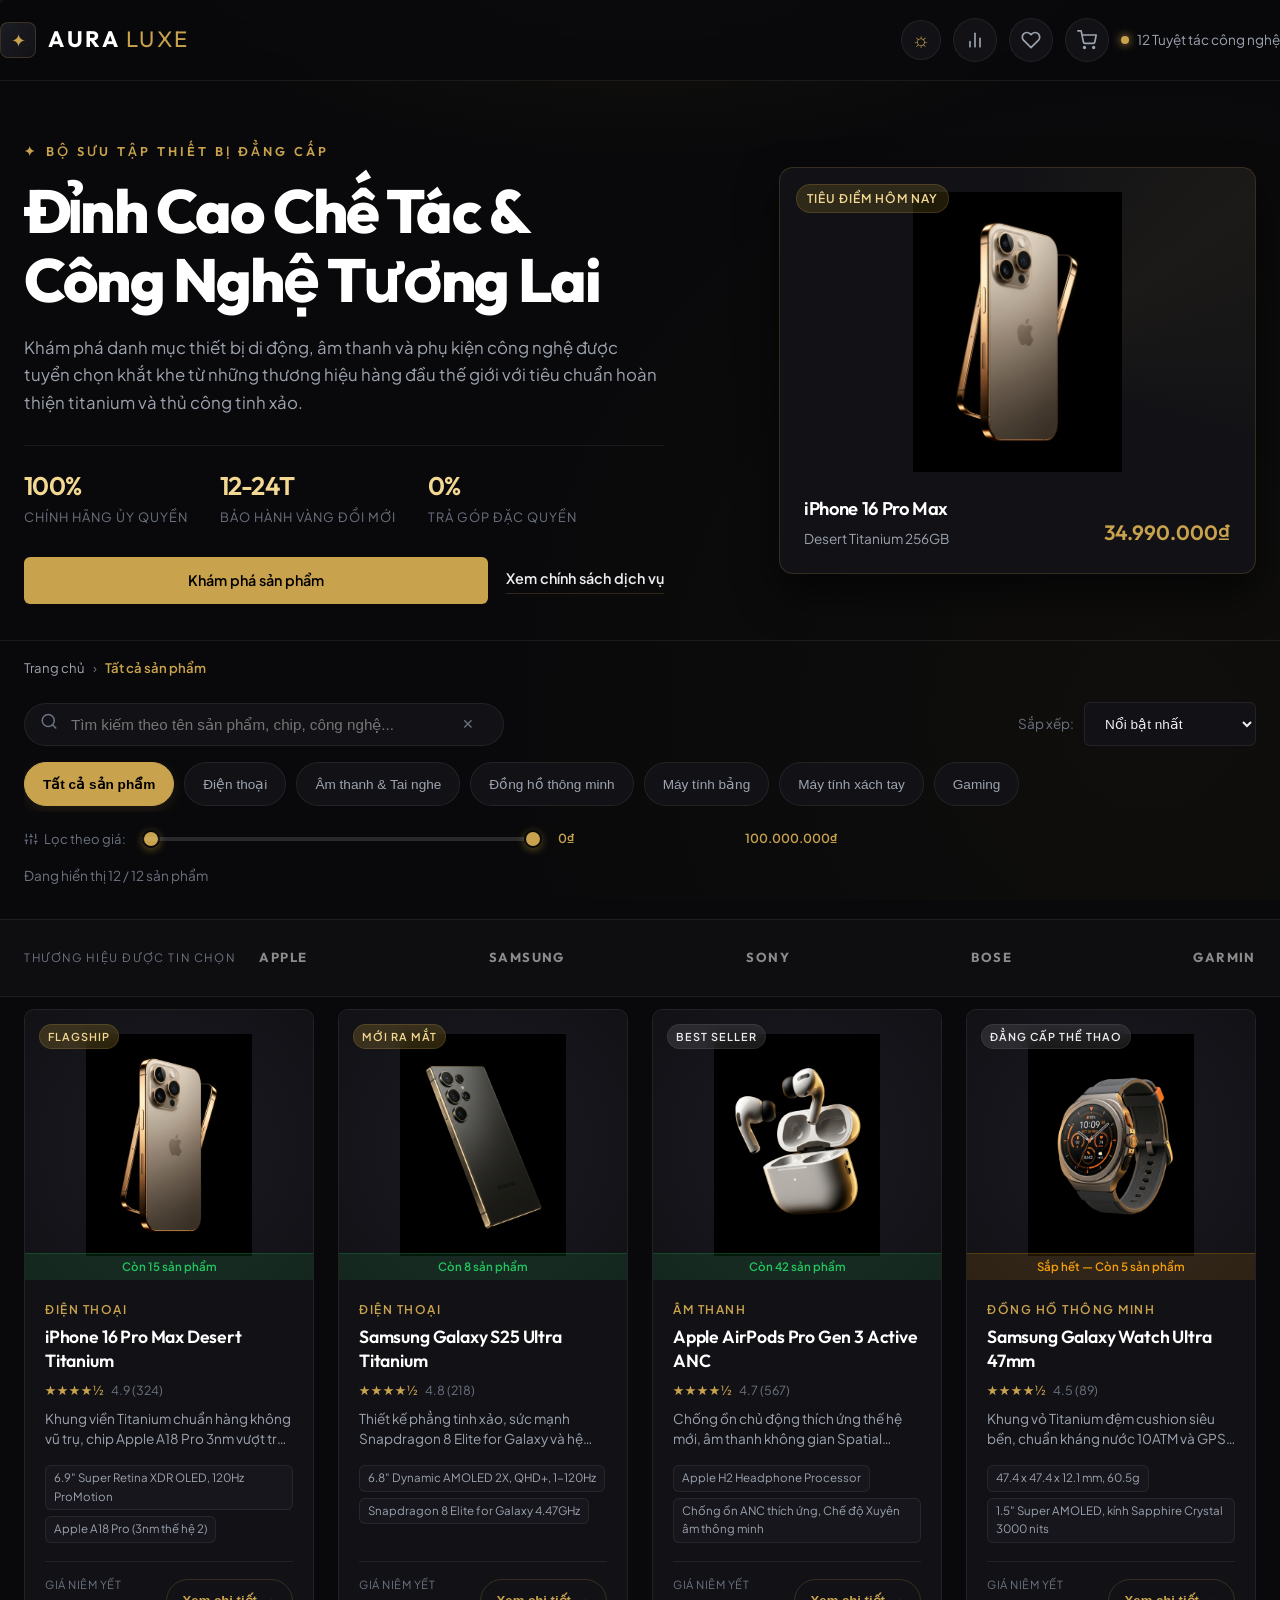
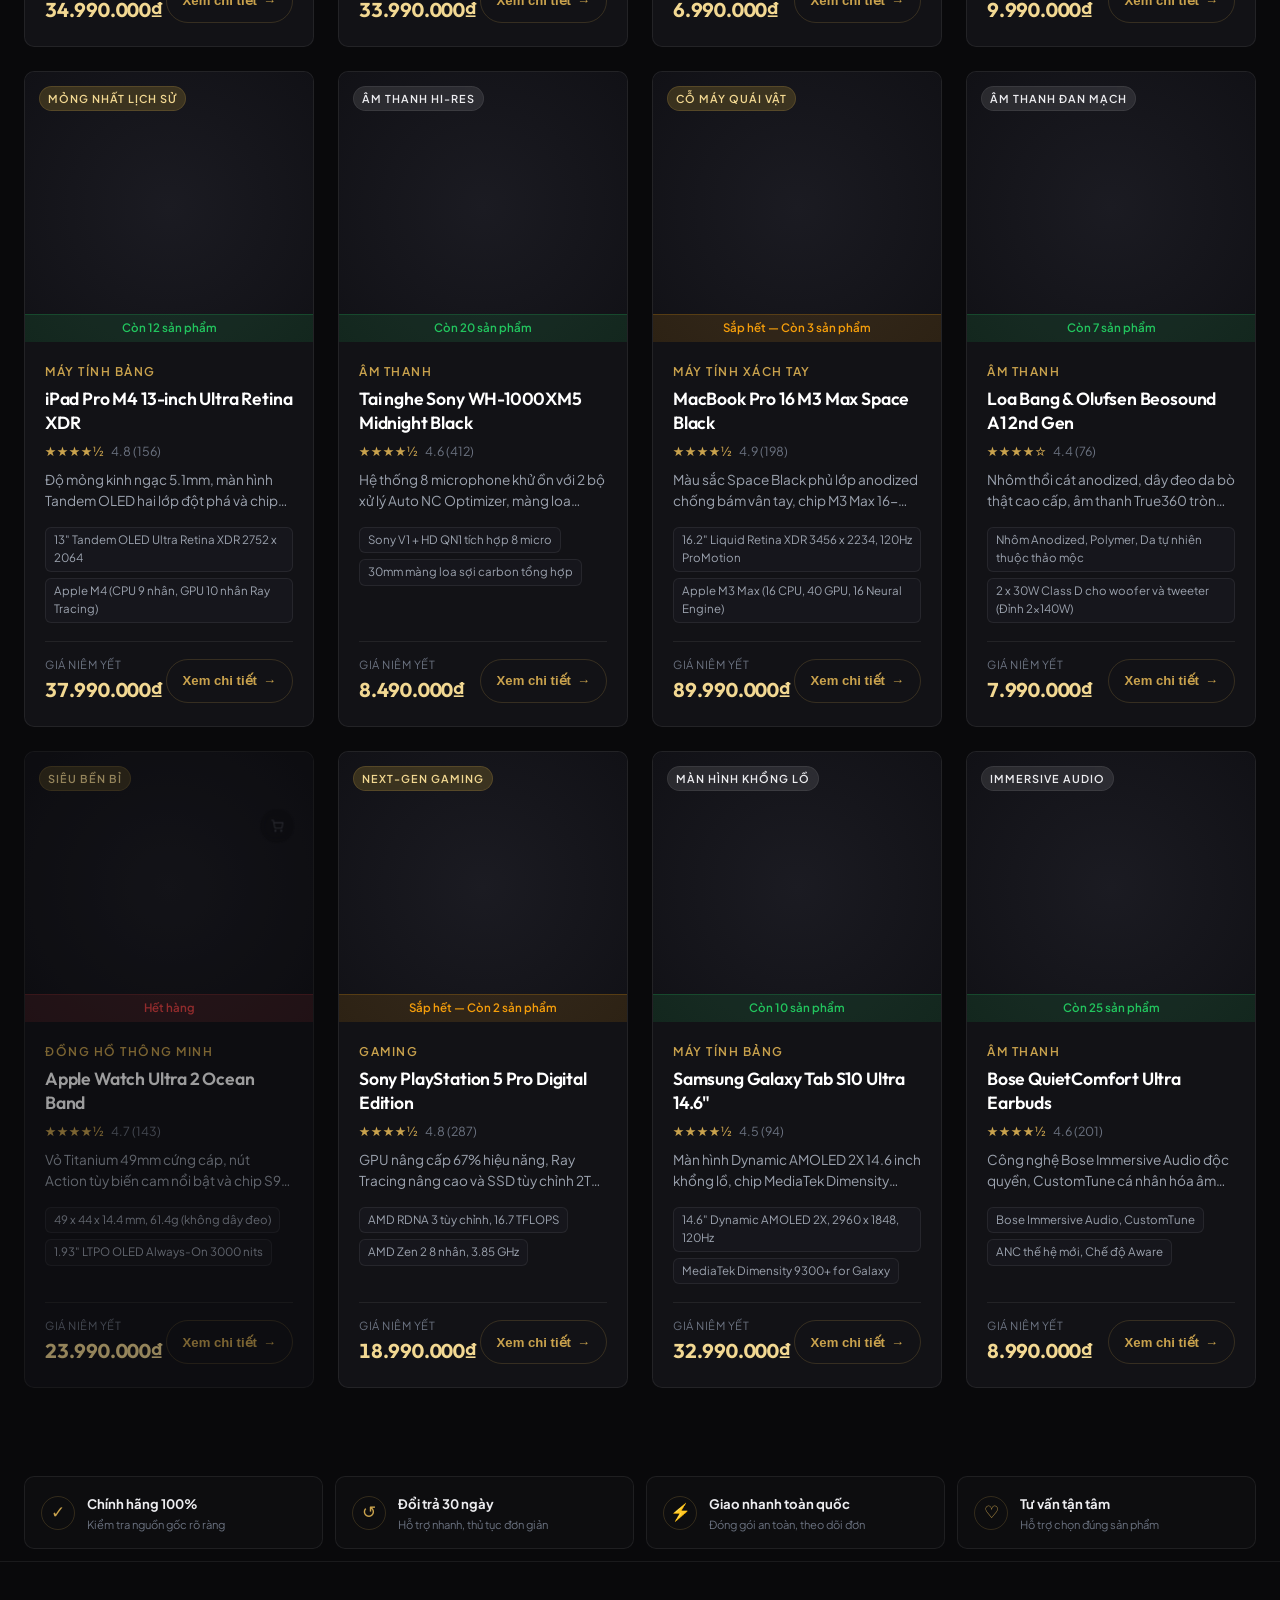
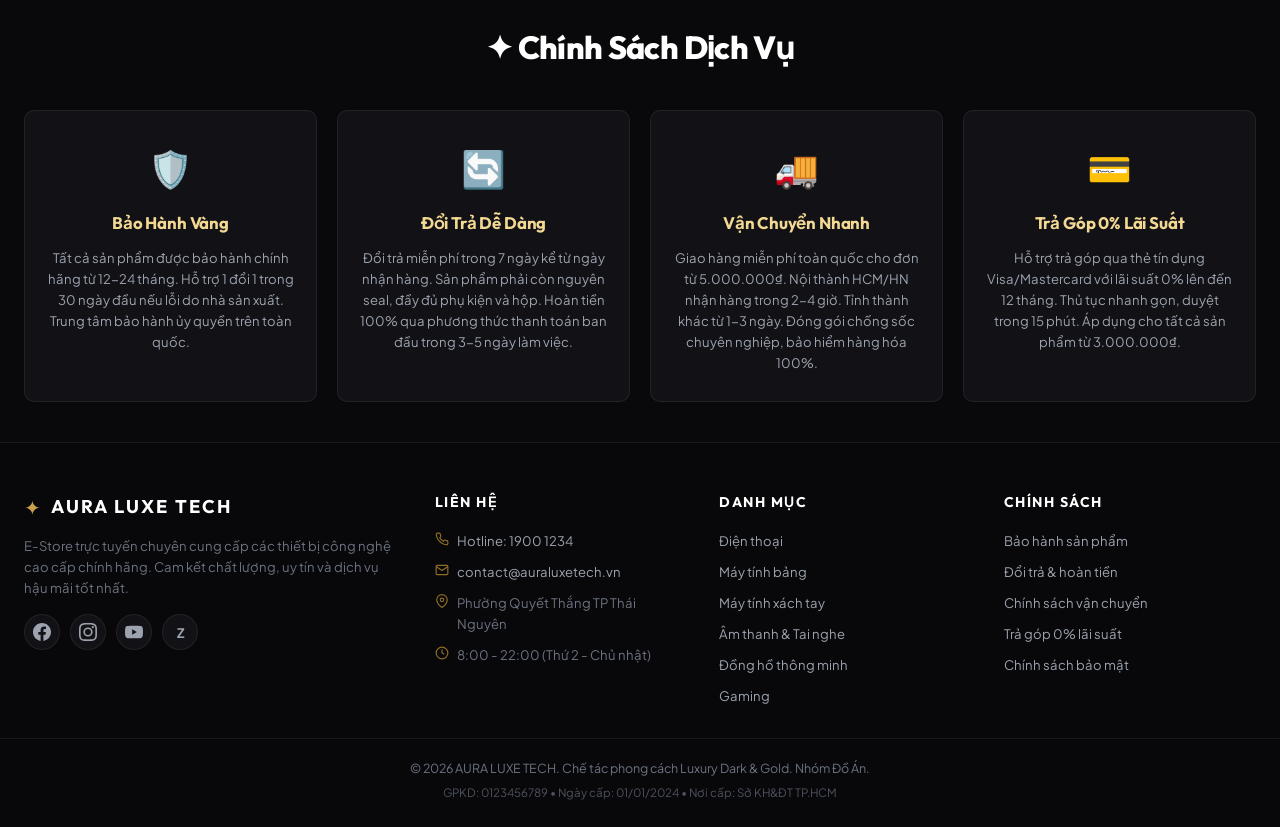
==== commit 6890b9e8: "Polish storefront UI and product interactions" ====
--- a/index.html
+++ b/index.html
@@ -50,6 +50,8 @@
 
 <body>
 
+  <a class="skip-link" href="#productsSection">Bỏ qua đến danh sách sản phẩm</a>
+
   <!-- Preloader -->
   <div class="preloader" id="preloader">
     <div class="preloader-inner">
@@ -75,6 +77,9 @@
       </a>
 
       <div class="nav-actions">
+        <button type="button" class="theme-toggle" id="themeToggle" title="Đổi giao diện sáng/tối" aria-label="Đổi giao diện sáng/tối">
+          <span aria-hidden="true">☼</span>
+        </button>
         <!-- Compare Button -->
         <button type="button" class="compare-nav-btn" id="compareNavBtn" title="So sánh sản phẩm"
           aria-label="So sánh sản phẩm">
@@ -144,12 +149,16 @@
             <p>Trả góp đặc quyền</p>
           </div>
         </div>
+        <div class="hero-actions">
+          <a class="btn-primary-action hero-cta" href="#productsSection">Khám phá sản phẩm</a>
+          <a class="hero-secondary-cta" href="#policySection">Xem chính sách dịch vụ</a>
+        </div>
       </div>
 
       <!-- Featured Product Card -->
       <div class="hero-featured-card reveal-on-scroll" id="heroFeatured" title="Nhấp để xem chi tiết iPhone 16 Pro Max">
         <span class="hero-featured-badge">Tiêu Điểm Hôm Nay</span>
-        <img src="images/iphone-16-pro-max.jpg" alt="iPhone 16 Pro Max Desert Titanium" class="hero-featured-img"
+        <img src="images/iphone-16-pro-max.jpg" alt="iPhone 16 Pro Max Desert Titanium" class="hero-featured-img" fetchpriority="high"
           id="heroImg">
         <div class="hero-featured-info">
           <div>
@@ -248,14 +257,32 @@
     </div>
   </section>
 
+  <section class="brand-strip" aria-label="Thương hiệu nổi bật">
+    <div class="container brand-strip-inner">
+      <span class="brand-strip-label">Thương hiệu được tin chọn</span>
+      <div class="brand-strip-list" aria-hidden="true">
+        <span>APPLE</span><span>SAMSUNG</span><span>SONY</span><span>BOSE</span><span>GARMIN</span>
+      </div>
+    </div>
+  </section>
+
   <!-- Product Catalog Grid -->
-  <main class="products-section">
+  <main class="products-section" id="productsSection">
     <div class="container">
       <div class="products-grid" id="productsGrid">
         <!-- Rendered dynamically by js/app.js -->
       </div>
     </div>
   </main>
+
+  <section class="trust-strip" aria-label="Cam kết dịch vụ">
+    <div class="container trust-grid">
+      <article class="trust-item"><span class="trust-icon">✓</span><div><strong>Chính hãng 100%</strong><p>Kiểm tra nguồn gốc rõ ràng</p></div></article>
+      <article class="trust-item"><span class="trust-icon">↺</span><div><strong>Đổi trả 30 ngày</strong><p>Hỗ trợ nhanh, thủ tục đơn giản</p></div></article>
+      <article class="trust-item"><span class="trust-icon">⚡</span><div><strong>Giao nhanh toàn quốc</strong><p>Đóng gói an toàn, theo dõi đơn</p></div></article>
+      <article class="trust-item"><span class="trust-icon">♡</span><div><strong>Tư vấn tận tâm</strong><p>Hỗ trợ chọn đúng sản phẩm</p></div></article>
+    </div>
+  </section>
 
   <!-- Product Detail Modal -->
   <div class="modal-overlay" id="productModal" role="dialog" aria-modal="true" aria-hidden="true"
@@ -741,4 +768,4 @@
   <script src="js/app.js"></script>
 </body>
 
-</html>+</html>
--- a/css/style.css
+++ b/css/style.css
@@ -8,11 +8,11 @@
   --bg-card-hover: #1c1c24;
   --bg-elevated: #20202a;
   
-  --gold-primary: #d4af37;
-  --gold-light: #f3e5ab;
-  --gold-dark: #997d26;
-  --gold-glow: rgba(212, 175, 55, 0.18);
-  --gold-border: rgba(212, 175, 55, 0.22);
+  --gold-primary: #c9a24d;
+  --gold-light: #f2d892;
+  --gold-dark: #8f6d25;
+  --gold-glow: rgba(201, 162, 77, 0.13);
+  --gold-border: rgba(201, 162, 77, 0.2);
   --gold-border-focus: rgba(212, 175, 55, 0.6);
 
   --text-pure: #ffffff;
@@ -26,8 +26,8 @@
 
   --border-subtle: rgba(255, 255, 255, 0.07);
   --radius-sm: 6px;
-  --radius-md: 12px;
-  --radius-lg: 18px;
+  --radius-md: 10px;
+  --radius-lg: 14px;
   --radius-full: 9999px;
 
   --font-display: 'Outfit', 'Plus Jakarta Sans', -apple-system, BlinkMacSystemFont, 'Segoe UI', Roboto, sans-serif;
@@ -39,6 +39,25 @@
   --transition-bounce: 0.5s cubic-bezier(0.34, 1.56, 0.64, 1);
 }
 
+html.light-theme {
+  --bg-base: #f5f6f8;
+  --bg-surface: #ffffff;
+  --bg-card: #ffffff;
+  --bg-card-hover: #f8f8fa;
+  --bg-elevated: #ffffff;
+  --gold-primary: #a57920;
+  --gold-light: #805d0d;
+  --gold-dark: #684b08;
+  --gold-glow: rgba(165, 121, 32, 0.1);
+  --gold-border: rgba(165, 121, 32, 0.22);
+  --text-pure: #17181c;
+  --text-main: #30323a;
+  --text-sub: #626775;
+  --text-dim: #747987;
+  --border-subtle: rgba(20, 25, 35, 0.09);
+  color-scheme: light;
+}
+
 /* Force dark mode regardless of OS preference */
 @media (prefers-color-scheme: light) {
   :root {
@@ -46,11 +65,37 @@
   }
 }
 
+@media (prefers-reduced-motion: reduce) {
+  *, *::before, *::after {
+    animation-duration: 0.01ms !important;
+    animation-iteration-count: 1 !important;
+    scroll-behavior: auto !important;
+    transition-duration: 0.01ms !important;
+  }
+}
+
 * {
   margin: 0;
   padding: 0;
   box-sizing: border-box;
 }
+
+.skip-link {
+  position: fixed;
+  top: 12px;
+  left: 12px;
+  z-index: 10000;
+  transform: translateY(-160%);
+  background: var(--gold-primary);
+  color: #09090b;
+  padding: 10px 14px;
+  border-radius: var(--radius-sm);
+  font-weight: 700;
+  text-decoration: none;
+  transition: transform var(--transition-fast);
+}
+
+.skip-link:focus { transform: translateY(0); }
 
 html {
   scroll-behavior: smooth;
@@ -77,6 +122,30 @@
     radial-gradient(ellipse 60% 40% at 50% -10%, rgba(212, 175, 55, 0.08), transparent 70%),
     radial-gradient(circle at 90% 80%, rgba(212, 175, 55, 0.03), transparent 50%);
   background-attachment: fixed;
+}
+
+html.light-theme body {
+  background-image:
+    radial-gradient(ellipse 70% 38% at 50% -10%, rgba(212, 175, 55, .12), transparent 70%),
+    linear-gradient(180deg, #f8f9fb 0%, #eef0f4 100%);
+}
+
+html.light-theme .site-header {
+  background: rgba(248, 249, 251, .86);
+  border-bottom-color: rgba(20, 25, 35, .1);
+}
+
+html.light-theme .product-card,
+html.light-theme .trust-item {
+  box-shadow: 0 10px 30px rgba(25, 30, 40, .07);
+}
+
+html.light-theme .card-img-wrap {
+  background: linear-gradient(145deg, #f1f3f6, #e5e8ed);
+}
+
+html.light-theme .card-badge.silver {
+  background: rgba(255, 255, 255, .72);
 }
 
 /* Focus visible for keyboard navigation */
@@ -221,6 +290,20 @@
   background: rgba(9, 9, 11, 0.82);
   border-bottom: 1px solid var(--border-subtle);
 }
+
+.theme-toggle {
+  width: 40px;
+  height: 40px;
+  border: 1px solid var(--border-subtle);
+  border-radius: 50%;
+  color: var(--gold-primary);
+  background: var(--bg-surface);
+  cursor: pointer;
+  font-size: 1.25rem;
+  transition: transform var(--transition-fast), background var(--transition-fast);
+}
+
+.theme-toggle:hover { transform: rotate(18deg) scale(1.06); background: var(--bg-card-hover); }
 
 .header-inner {
   display: flex;
@@ -422,6 +505,47 @@
   padding-top: 20px;
   border-top: 1px solid var(--border-subtle);
 }
+
+.hero-actions {
+  display: flex;
+  align-items: center;
+  gap: 18px;
+  margin-top: 30px;
+  flex-wrap: wrap;
+}
+
+.hero-cta { text-decoration: none; }
+
+.hero-secondary-cta {
+  color: var(--text-main);
+  font-size: 0.9rem;
+  font-weight: 600;
+  text-decoration: none;
+  border-bottom: 1px solid var(--gold-border);
+  padding-bottom: 3px;
+}
+
+.hero-secondary-cta:hover { color: var(--gold-light); }
+
+.brand-strip {
+  border-top: 1px solid var(--border-subtle);
+  border-bottom: 1px solid var(--border-subtle);
+  background: rgba(255,255,255,0.018);
+}
+
+.brand-strip-inner { display:flex; align-items:center; justify-content:space-between; gap:24px; min-height:76px; }
+.brand-strip-label { color:var(--text-dim); font-size:.72rem; text-transform:uppercase; letter-spacing:.14em; white-space:nowrap; }
+.brand-strip-list { display:flex; justify-content:space-between; align-items:center; gap:clamp(20px,5vw,68px); width:100%; color:rgba(255,255,255,.52); font-family:var(--font-display); font-weight:700; letter-spacing:.11em; font-size:.82rem; }
+.brand-strip-list span { transition:color var(--transition-fast); }
+.brand-strip-list span:hover { color:var(--gold-light); }
+
+.trust-strip { padding:28px 0 12px; }
+
+.trust-grid { display:grid; grid-template-columns:repeat(4,1fr); gap:12px; }
+.trust-item { display:flex; align-items:center; gap:12px; padding:16px; border:1px solid var(--border-subtle); background:rgba(255,255,255,.018); border-radius:var(--radius-md); }
+.trust-icon { display:grid; place-items:center; width:34px; height:34px; flex:0 0 34px; border:1px solid var(--gold-border); border-radius:50%; color:var(--gold-primary); font-size:1.05rem; }
+.trust-item strong { display:block; color:var(--text-main); font-size:.82rem; }
+.trust-item p { margin-top:3px; color:var(--text-dim); font-size:.7rem; line-height:1.35; }
 
 .stat-item h4 {
   font-family: var(--font-display);
@@ -805,6 +929,12 @@
   display: grid;
   grid-template-columns: repeat(auto-fill, minmax(280px, 1fr));
   gap: 24px;
+  transition: opacity .3s ease, transform .3s ease;
+}
+
+.products-grid.is-changing {
+  opacity: .35;
+  transform: translateY(10px);
 }
 
 /* ============================================================
@@ -864,8 +994,22 @@
 .product-card:hover {
   transform: translateY(-6px) scale(1);
   border-color: var(--gold-border);
-  box-shadow: 0 16px 32px rgba(0, 0, 0, 0.6), 0 0 20px var(--gold-glow);
-}
+  box-shadow: 0 18px 34px rgba(0, 0, 0, 0.34), 0 0 18px var(--gold-glow);
+}
+
+.product-card::before {
+  content: "";
+  position: absolute;
+  inset: 0;
+  pointer-events: none;
+  opacity: 0;
+  background: linear-gradient(120deg, transparent 20%, rgba(255,255,255,.08) 48%, transparent 72%);
+  transform: translateX(-120%);
+  transition: opacity .2s ease, transform .7s ease;
+  z-index: 4;
+}
+
+.product-card:hover::before { opacity: 1; transform: translateX(120%); }
 
 /* Out of stock card */
 .product-card.out-of-stock {
@@ -1002,14 +1146,17 @@
 .card-img-wrap {
   position: relative;
   width: 100%;
-  height: 250px;
+  height: 270px;
   background: radial-gradient(circle at center, #1b1b22 0%, #111116 100%);
   display: flex;
   align-items: center;
   justify-content: center;
-  padding: 20px;
+  padding: 24px 30px;
   overflow: hidden;
 }
+
+.card-img { transition: transform .7s cubic-bezier(.16,1,.3,1), filter .5s ease; }
+.product-card:hover .card-img { transform: scale(1.07) translateY(-4px); }
 
 .card-img-wrap::after {
   content: '';
@@ -1349,6 +1496,7 @@
   border: 1px solid var(--border-subtle);
   position: relative;
   overflow: hidden;
+  perspective: 900px;
 }
 
 .modal-gallery {
@@ -1362,12 +1510,18 @@
   width: 100%;
   height: 320px;
   object-fit: contain;
-  transition: transform 0.4s ease;
+  transform: perspective(900px) rotateX(var(--tilt-x, 0deg)) rotateY(var(--tilt-y, 0deg)) scale(1.01);
+  transition: transform 0.35s cubic-bezier(.16,1,.3,1), opacity .2s ease;
   cursor: zoom-in;
-}
-
-.modal-main-img:hover {
-  transform: scale(1.08);
+  touch-action: pan-y;
+  user-select: none;
+}
+
+.modal-main-img.gallery-swap { animation: gallery-swap .35s ease; }
+
+@keyframes gallery-swap {
+  0% { opacity: .35; transform: perspective(900px) translateX(16px) scale(.97); }
+  100% { opacity: 1; transform: perspective(900px) rotateX(var(--tilt-x, 0deg)) rotateY(var(--tilt-y, 0deg)) scale(1.01); }
 }
 
 /* Gallery thumbnails */
@@ -2758,6 +2912,13 @@
 }
 
 @media (max-width: 600px) {
+  .brand-strip-inner { align-items:flex-start; flex-direction:column; padding-top:18px; padding-bottom:18px; }
+  .brand-strip-list { gap:14px; flex-wrap:wrap; }
+  .brand-strip-list span { font-size:.7rem; }
+  .trust-grid { grid-template-columns:repeat(2,1fr); }
+  .trust-item { padding:12px; }
+  .hero-actions { align-items: stretch; flex-direction: column; }
+  .hero-cta { justify-content: center; }
   .header-inner {
     flex-wrap: wrap;
   }
